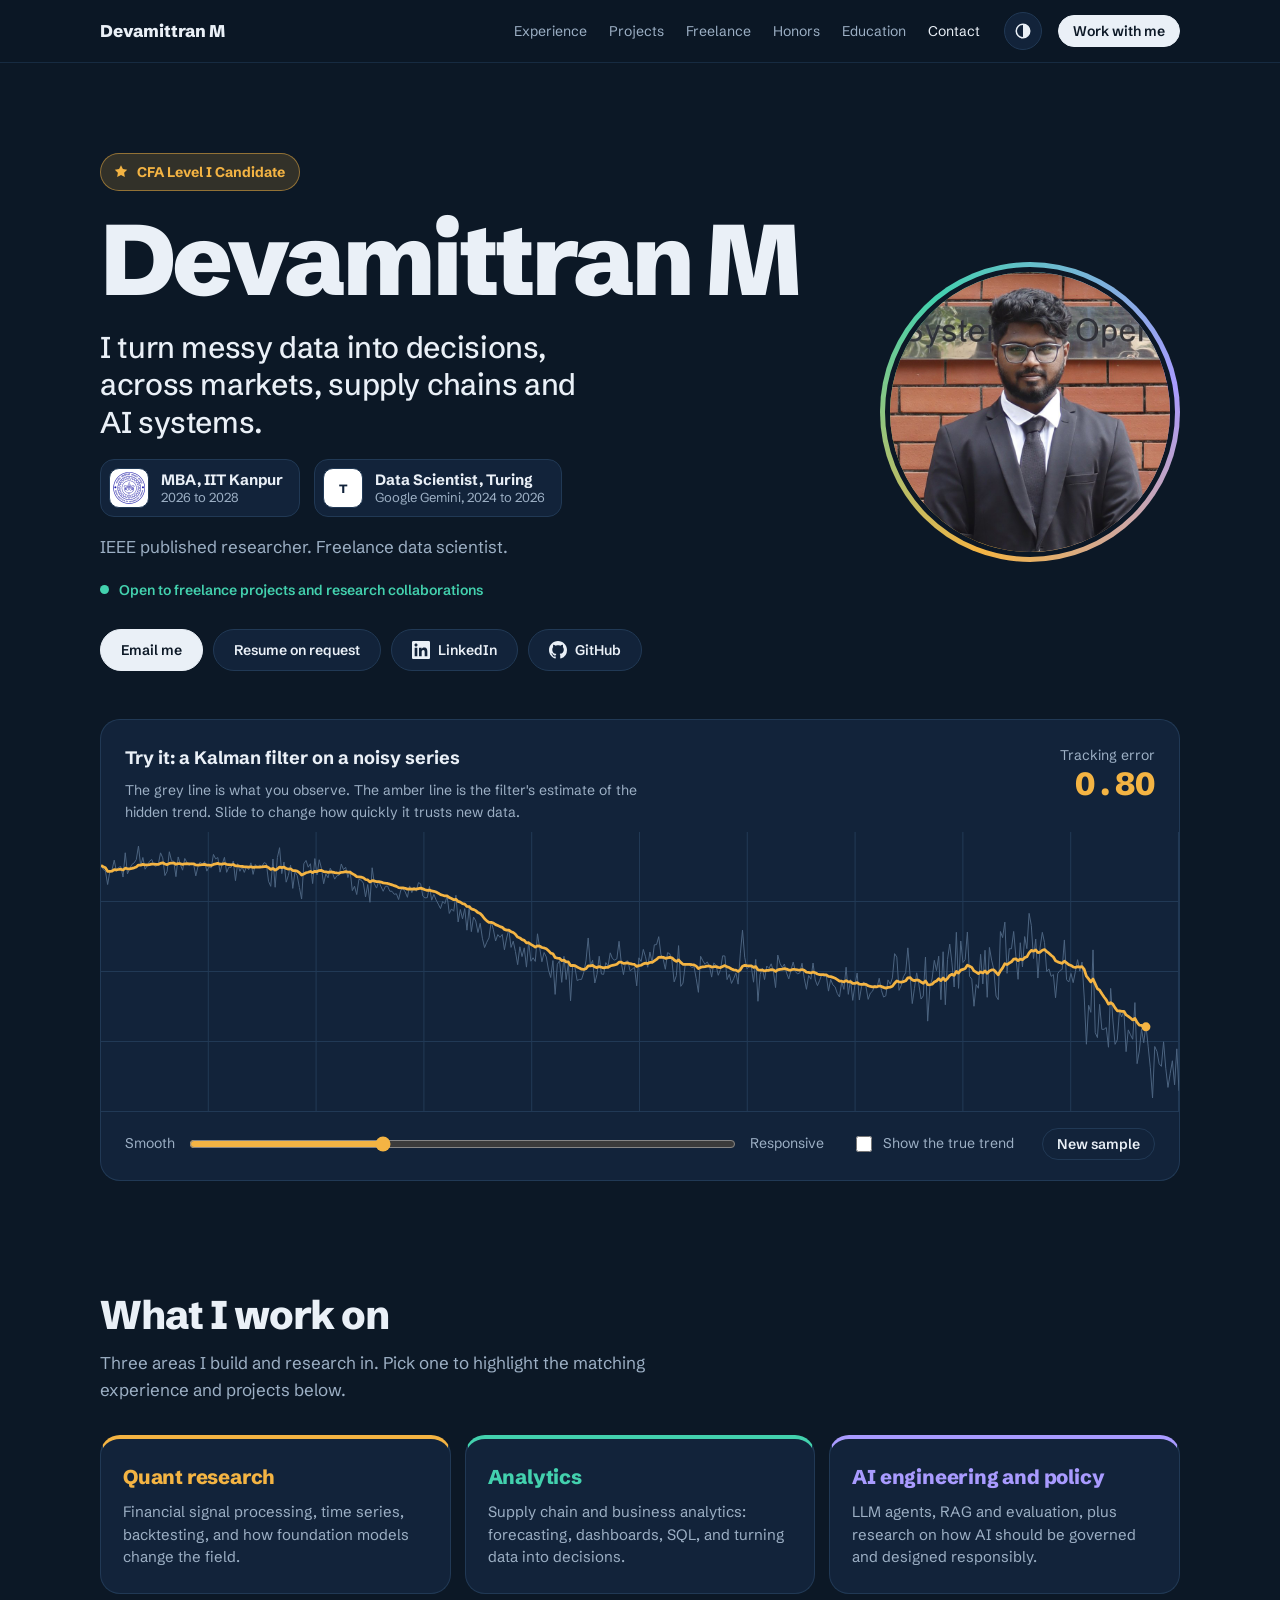
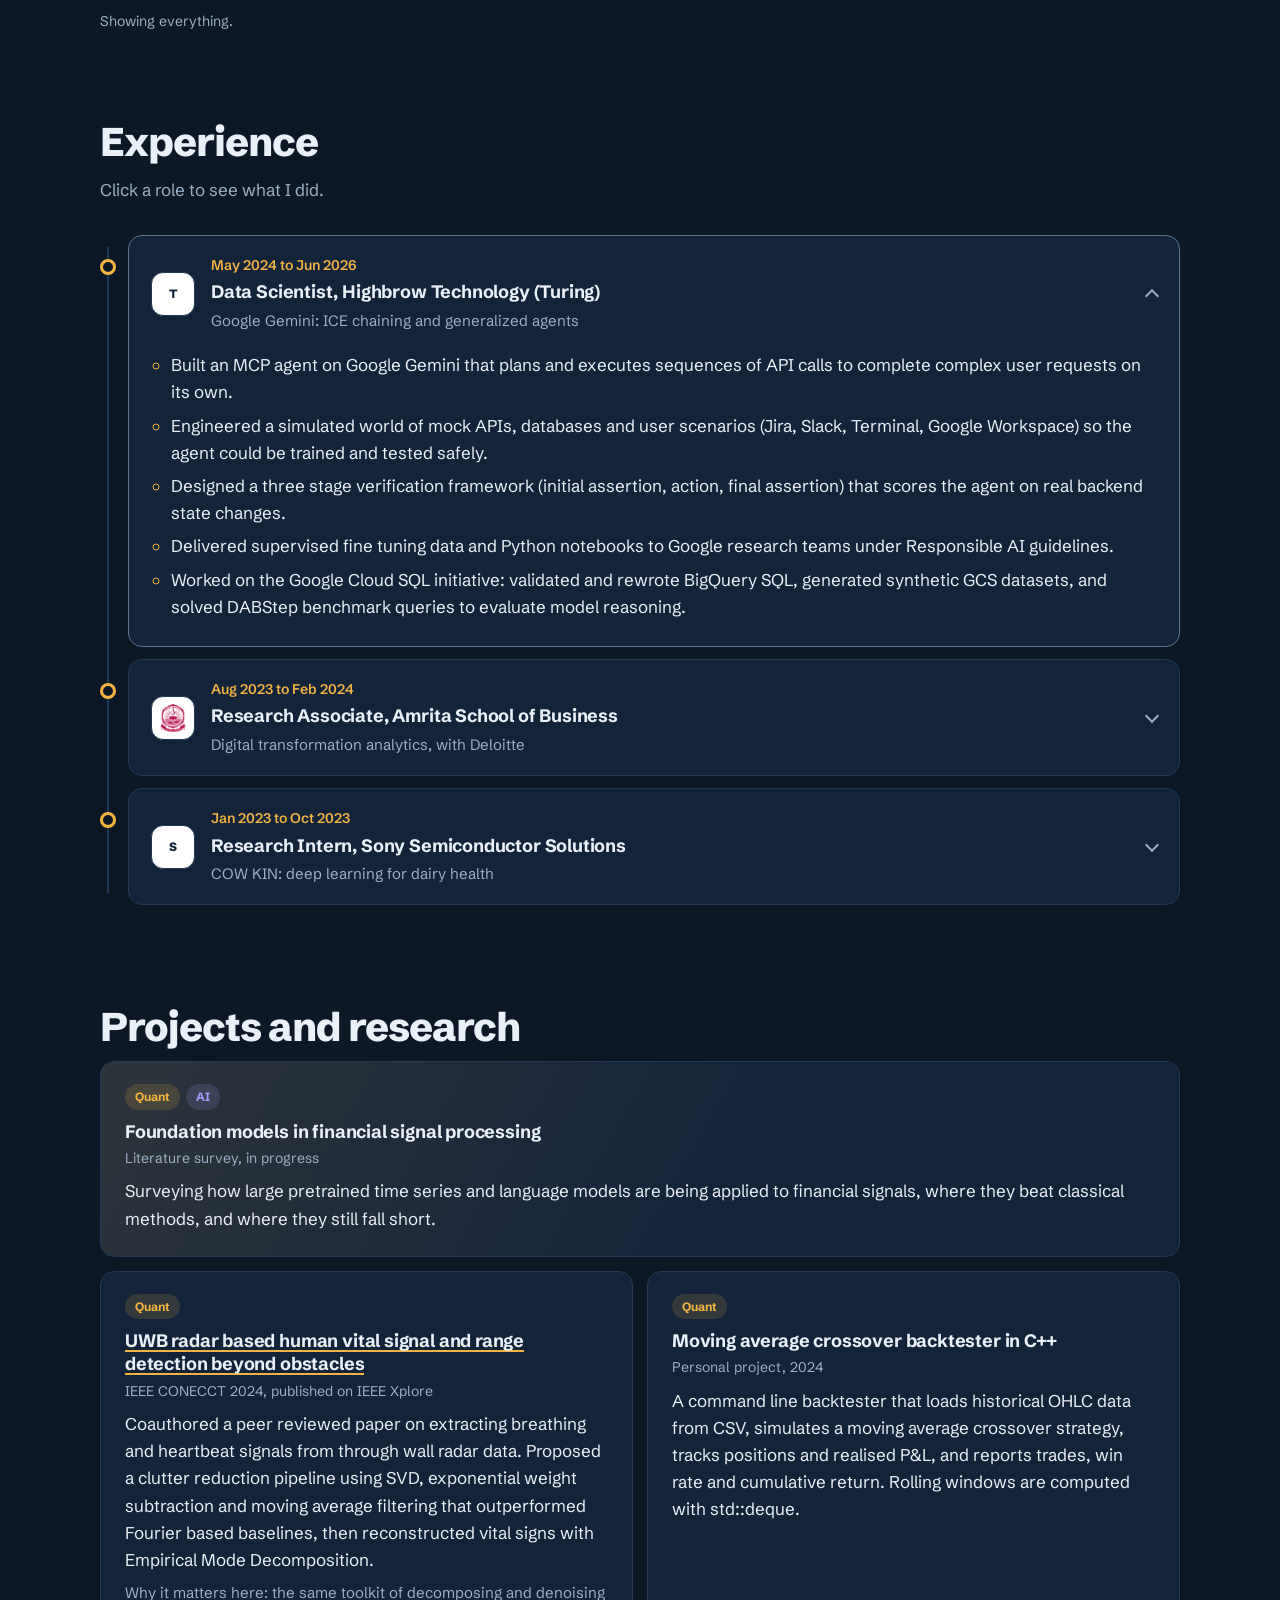
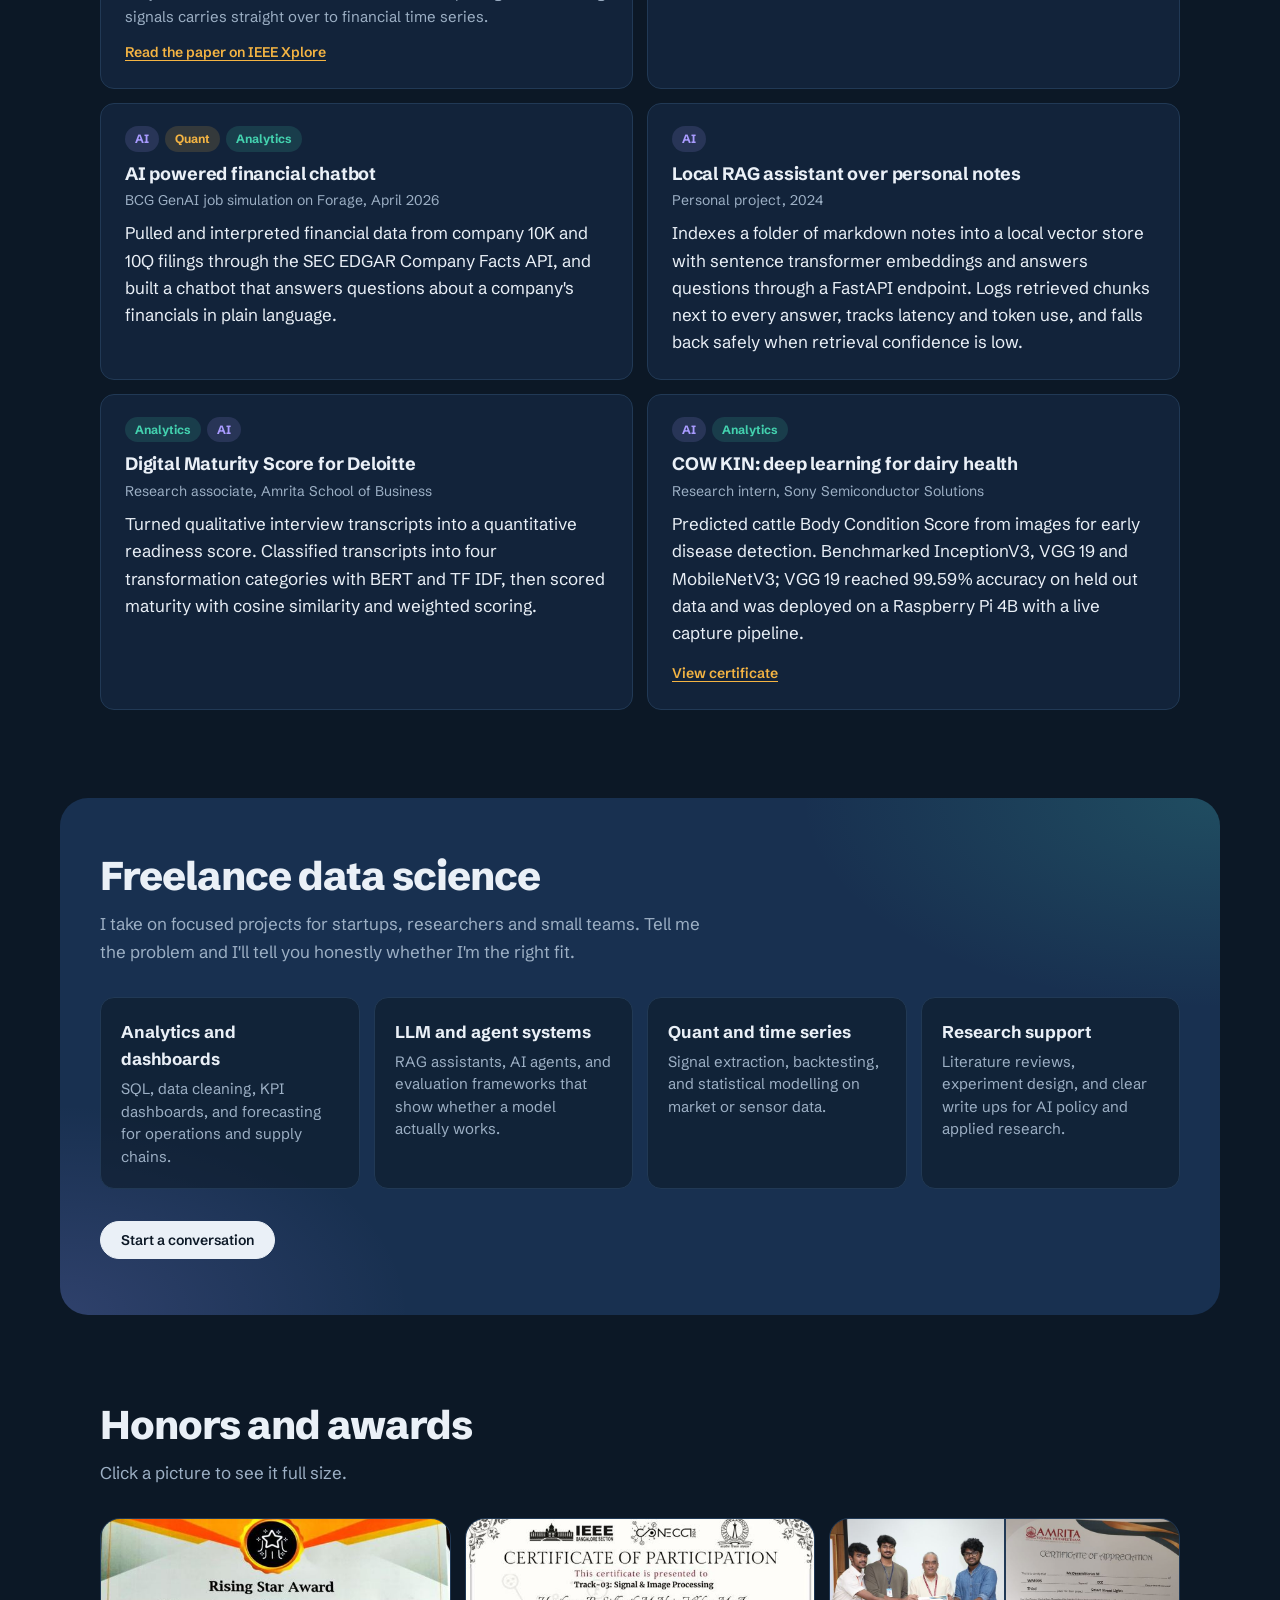
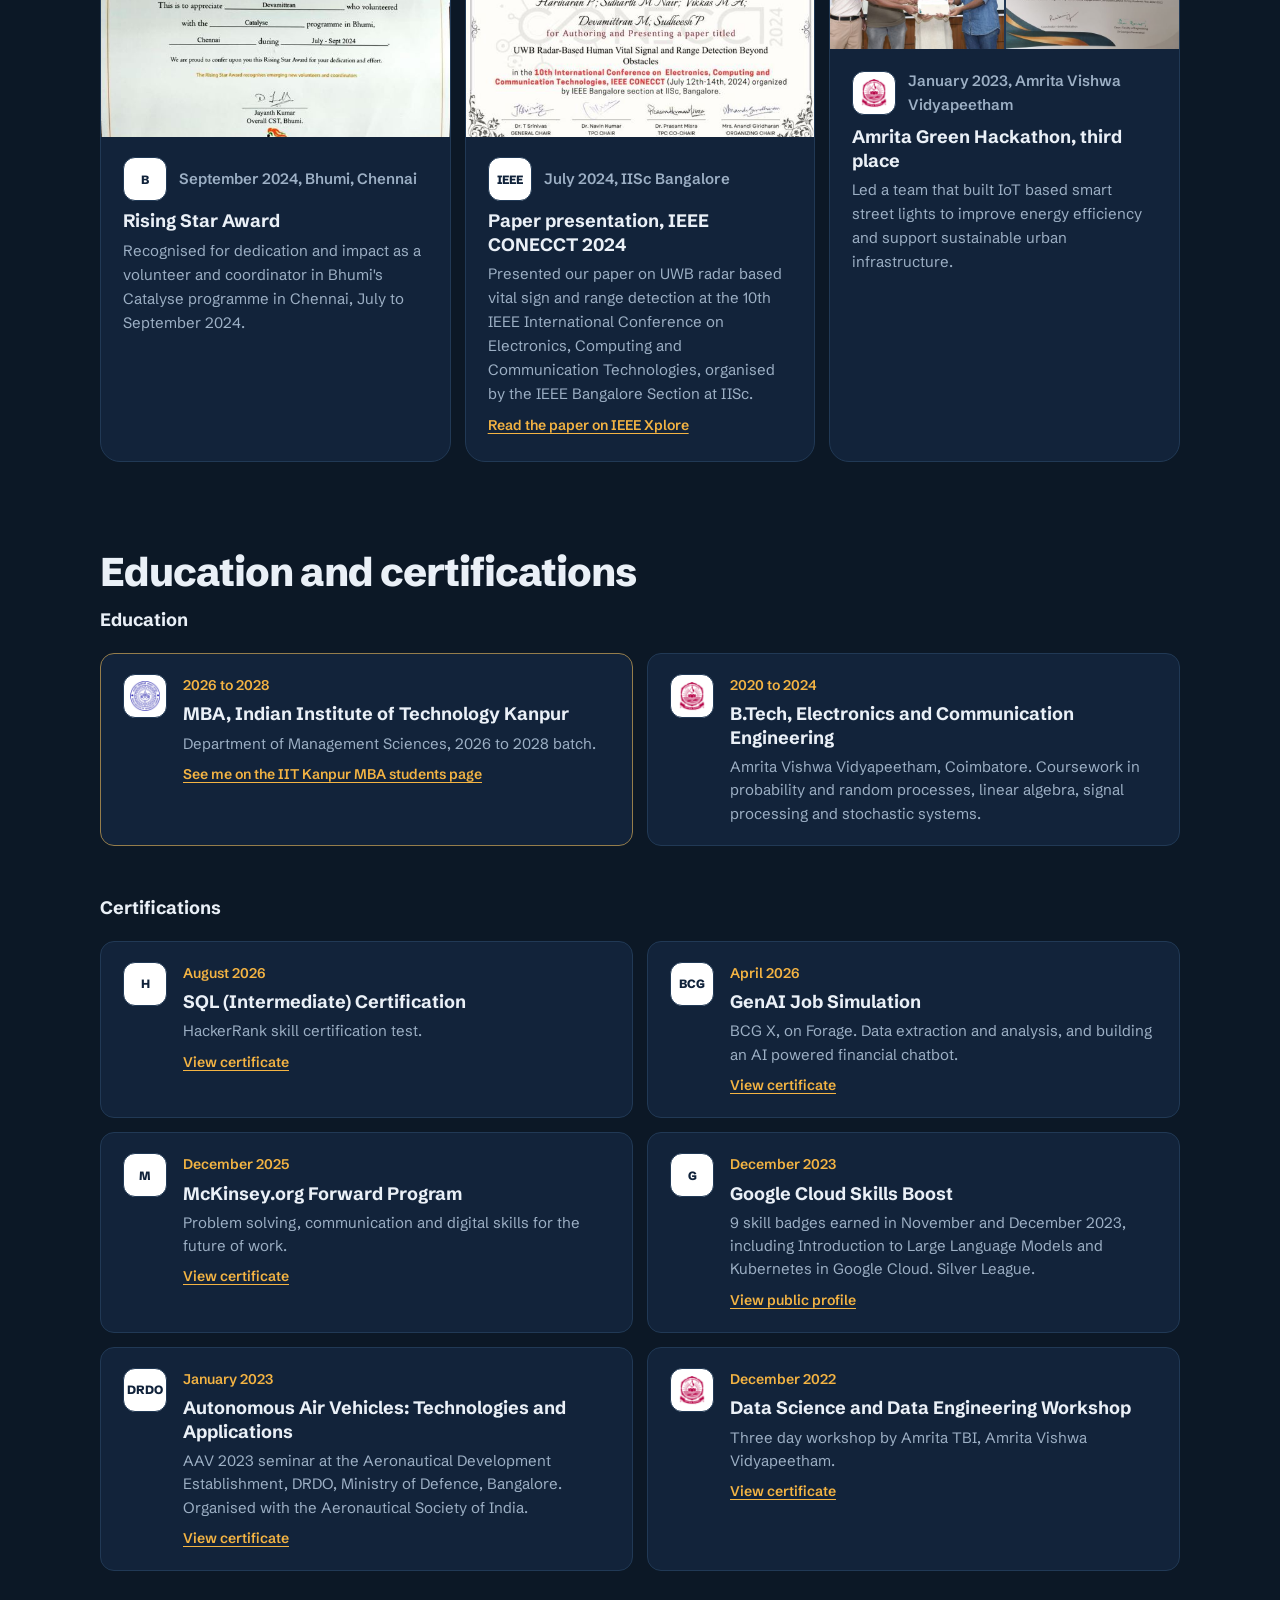
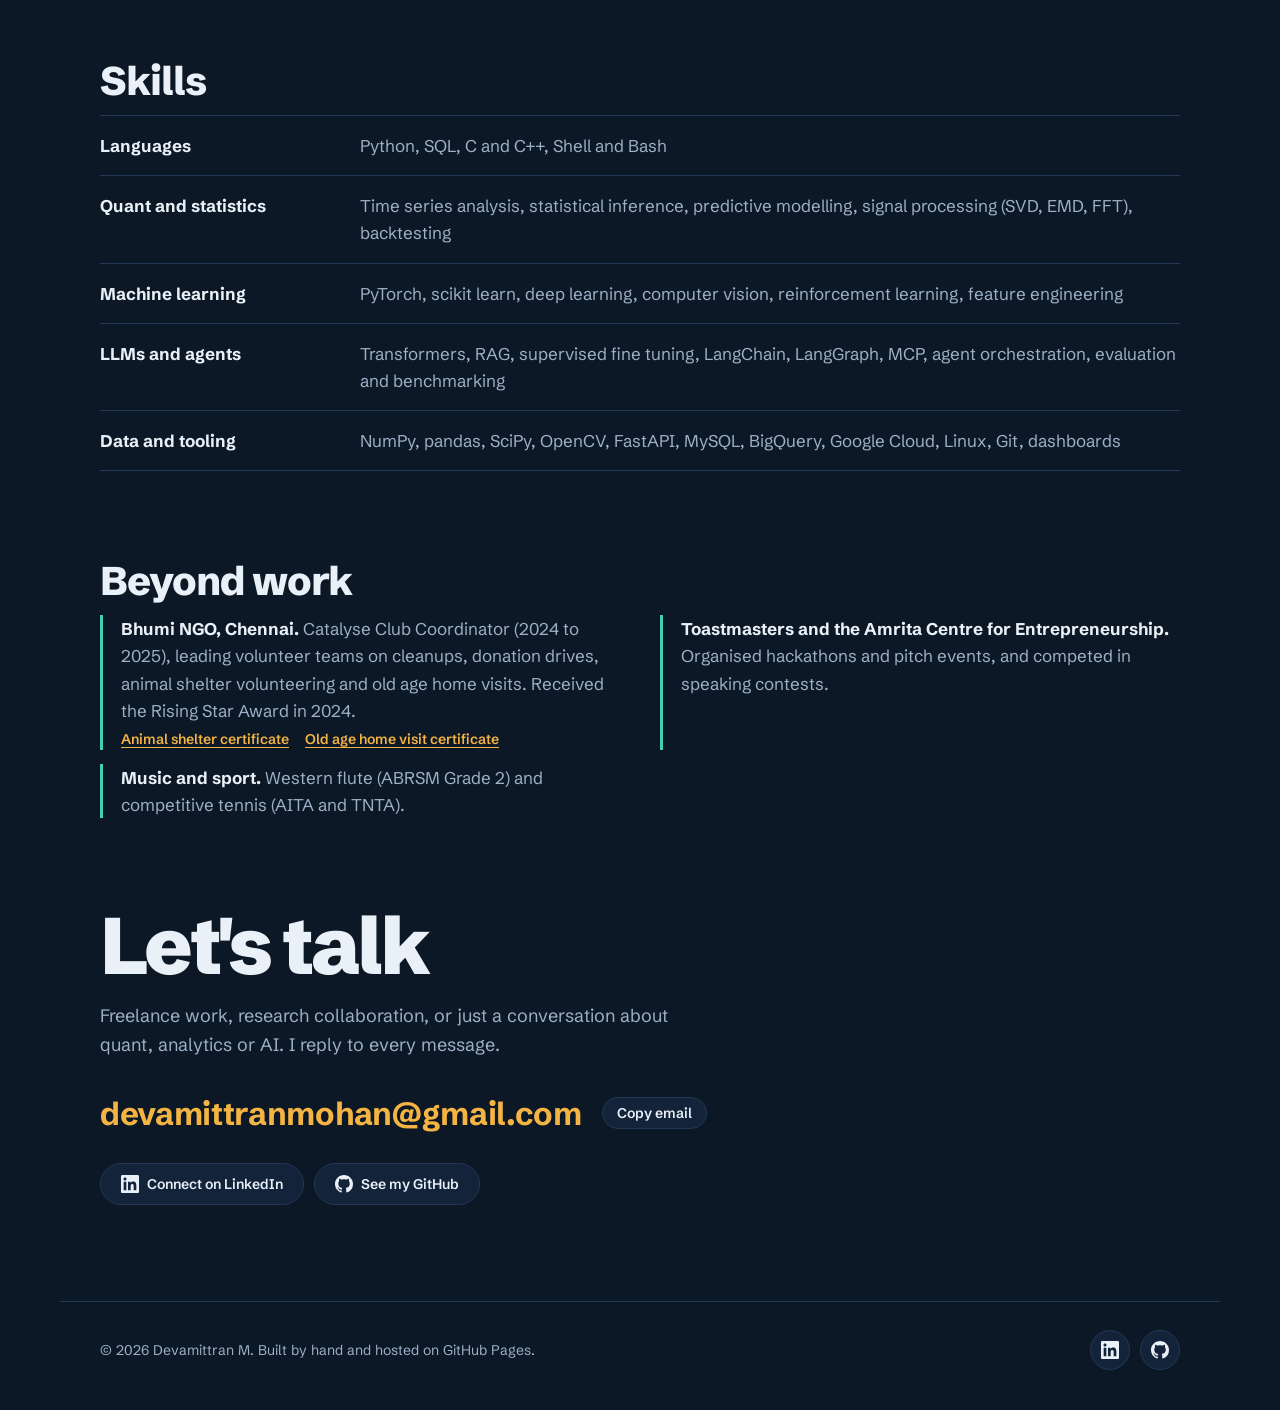
==== index.html @ 4ea4b35d "Add IIT Kanpur and Turing logos to hero, sharper IITK logo, DoMS link, remove CFA from education" ====
<!DOCTYPE html>
<html lang="en" data-theme="dark">
<head>
  <meta charset="UTF-8">
  <meta name="viewport" content="width=device-width, initial-scale=1.0">
  <title>Devamittran M | Data Scientist, MBA at IIT Kanpur, Freelance Quant and AI</title>
  <meta name="description" content="Devamittran M is a data scientist and MBA student at IIT Kanpur working on quant research, financial signal processing, supply chain analytics, and AI engineering and policy. CFA Level I candidate, former Google Gemini data scientist at Turing, open to freelance projects.">
  <meta name="author" content="Devamittran M">
  <meta name="robots" content="index, follow">
  <link rel="canonical" href="https://devamittran-m.github.io/">
  <meta property="og:type" content="profile">
  <meta property="og:site_name" content="Devamittran M">
  <meta property="og:title" content="Devamittran M | Data Scientist, Quant and AI">
  <meta property="og:description" content="Data scientist and MBA student at IIT Kanpur working across quant research, analytics, and AI. Open to freelance projects.">
  <meta property="og:image" content="https://devamittran-m.github.io/artifacts/profile.jpg">
  <meta property="og:url" content="https://devamittran-m.github.io/">
  <meta name="twitter:card" content="summary">
  <meta name="twitter:title" content="Devamittran M | Data Scientist, Quant and AI">
  <meta name="twitter:description" content="Data scientist and MBA student at IIT Kanpur working across quant research, analytics, and AI.">
  <meta name="twitter:image" content="https://devamittran-m.github.io/artifacts/profile.jpg">
  <!-- Google Search Console verification: paste the meta tag Google gives you on the next line -->
  <meta name="google-site-verification" content="YsEYUxIXX3Jq9IVcy4Ba3WEk_zcXtPthrTwHPGF0wFg" />

  <script type="application/ld+json">
  {
    "@context": "https://schema.org",
    "@type": "Person",
    "name": "Devamittran M",
    "alternateName": "Devamittran",
    "url": "https://devamittran-m.github.io/",
    "image": "https://devamittran-m.github.io/artifacts/profile.jpg",
    "email": "mailto:devamittranmohan@gmail.com",
    "jobTitle": "Data Scientist",
    "description": "Data scientist and MBA student at IIT Kanpur working on quant research, financial signal processing, analytics and AI. CFA Level I candidate and freelance data scientist.",
    "alumniOf": [
      { "@type": "CollegeOrUniversity", "name": "Amrita Vishwa Vidyapeetham" },
      { "@type": "CollegeOrUniversity", "name": "Indian Institute of Technology Kanpur" }
    ],
    "affiliation": { "@type": "CollegeOrUniversity", "name": "Indian Institute of Technology Kanpur" },
    "knowsAbout": ["Data Science", "Quantitative Research", "Financial Signal Processing", "Time Series Analysis", "Supply Chain Analytics", "Machine Learning", "Large Language Models", "AI Agents", "AI Policy"],
    "sameAs": ["https://www.linkedin.com/in/devamittran-m/", "https://github.com/devamittran-m", "https://ieeexplore.ieee.org/document/10677311", "https://www.skills.google/public_profiles/ddca95de-2524-4da5-a9b2-647278f042d7"]
  }
  </script>
  <link rel="icon" href="artifacts/profile.jpg">
  <link rel="preconnect" href="https://fonts.googleapis.com">
  <link rel="preconnect" href="https://fonts.gstatic.com" crossorigin>
  <link href="https://fonts.googleapis.com/css2?family=Schibsted+Grotesk:ital,wght@0,400..900;1,400..900&display=swap" rel="stylesheet">
  <link rel="stylesheet" href="style.css">
  <script>
    try { var t = localStorage.getItem('theme'); if (t) document.documentElement.setAttribute('data-theme', t); } catch (e) {}
  </script>
</head>
<body>
  <a class="skip" href="#main">Skip to content</a>

  <header class="topbar">
    <div class="topbar-inner">
      <a class="wordmark" href="#top">Devamittran M</a>
      <nav aria-label="Sections">
        <a href="#experience">Experience</a>
        <a href="#projects-section">Projects</a>
        <a href="#freelance">Freelance</a>
        <a href="#honors">Honors</a>
        <a href="#education">Education</a>
        <a href="#contact">Contact</a>
      </nav>
      <button class="icon-btn" id="theme-toggle" type="button" aria-label="Switch between dark and light theme">
        <svg viewBox="0 0 24 24" width="18" height="18" aria-hidden="true"><circle cx="12" cy="12" r="9" fill="none" stroke="currentColor" stroke-width="2"/><path d="M12 3a9 9 0 0 1 0 18z" fill="currentColor"/></svg>
      </button>
      <a class="btn btn-solid btn-sm" href="#contact">Work with me</a>
    </div>
  </header>

  <main id="main">

    <!-- ================= HERO ================= -->
    <section class="hero wrap" id="top">
      <div class="hero-text">
        <p class="cfa-badge">
          <svg viewBox="0 0 20 20" width="16" height="16" aria-hidden="true"><path d="M10 1.5l2.4 4.9 5.4.8-3.9 3.8.9 5.4L10 13.9l-4.8 2.5.9-5.4L2.2 7.2l5.4-.8z" fill="currentColor"/></svg>
          CFA Level I Candidate
        </p>
        <h1>Devamittran M</h1>
        <p class="lede">I turn messy data into decisions, across markets, supply chains and AI systems.</p>
        <ul class="affiliations" aria-label="Current education and recent experience">
          <li><a href="https://iitk.ac.in/doms/mba-program-students" target="_blank" rel="noopener"><span class="org-logo" aria-hidden="true"><img src="artifacts/logos/iitk.png" alt="" width="40" height="40" onerror="this.parentElement.classList.add('no-logo')"><span class="org-initials">IIT</span></span><span><strong>MBA, IIT Kanpur</strong><span>2026 to 2028</span></span></a></li>
          <li><a href="#experience"><span class="org-logo" aria-hidden="true"><img src="artifacts/logos/turing.png" alt="" width="40" height="40" onerror="if(!this.dataset.f){this.dataset.f=1;this.src='https://www.google.com/s2/favicons?domain=turing.com&amp;sz=128'}else{this.parentElement.classList.add('no-logo')}"><span class="org-initials">T</span></span><span><strong>Data Scientist, Turing</strong><span>Google Gemini, 2024 to 2026</span></span></a></li>
        </ul>
        <p class="hero-facts">IEEE published researcher. Freelance data scientist.</p>
        <p class="availability"><span class="pulse" aria-hidden="true"></span>Open to freelance projects and research collaborations</p>
        <div class="hero-actions">
          <a class="btn btn-solid" href="mailto:devamittranmohan@gmail.com?subject=Hello%20Devamittran">Email me</a>
          <a class="btn" id="resume-link" href="resume.pdf" download>Download resume</a>
          <a class="btn social s-linkedin" href="https://www.linkedin.com/in/devamittran-m/" target="_blank" rel="noopener"><svg viewBox="0 0 24 24" width="18" height="18" aria-hidden="true"><path fill="currentColor" d="M20.447 20.452h-3.554v-5.569c0-1.328-.027-3.037-1.852-3.037-1.853 0-2.136 1.445-2.136 2.939v5.667H9.351V9h3.414v1.561h.046c.477-.9 1.637-1.85 3.37-1.85 3.601 0 4.267 2.37 4.267 5.455v6.286zM5.337 7.433c-1.144 0-2.063-.926-2.063-2.065 0-1.138.92-2.063 2.063-2.063 1.14 0 2.064.925 2.064 2.063 0 1.139-.925 2.065-2.064 2.065zm1.782 13.019H3.555V9h3.564v11.452zM22.225 0H1.771C.792 0 0 .774 0 1.729v20.542C0 23.227.792 24 1.771 24h20.451C23.2 24 24 23.227 24 22.271V1.729C24 .774 23.2 0 22.222 0h.003z"/></svg>LinkedIn</a>
          <a class="btn social s-github" href="https://github.com/devamittran-m" target="_blank" rel="noopener"><svg viewBox="0 0 16 16" width="18" height="18" aria-hidden="true"><path fill="currentColor" d="M8 0C3.58 0 0 3.58 0 8c0 3.54 2.29 6.53 5.47 7.59.4.07.55-.17.55-.38 0-.19-.01-.82-.01-1.49-2.01.37-2.53-.49-2.69-.94-.09-.23-.48-.94-.82-1.13-.28-.15-.68-.52-.01-.53.63-.01 1.08.58 1.23.82.72 1.21 1.87.87 2.33.66.07-.52.28-.87.51-1.07-1.78-.2-3.64-.89-3.64-3.95 0-.87.31-1.59.82-2.15-.08-.2-.36-1.02.08-2.12 0 0 .67-.21 2.2.82.64-.18 1.32-.27 2-.27.68 0 1.36.09 2 .27 1.53-1.04 2.2-.82 2.2-.82.44 1.1.16 1.92.08 2.12.51.56.82 1.27.82 2.15 0 3.07-1.87 3.75-3.65 3.95.29.25.54.73.54 1.48 0 1.07-.01 1.93-.01 2.2 0 .21.15.46.55.38A8.013 8.013 0 0016 8c0-4.42-3.58-8-8-8z"/></svg>GitHub</a>
        </div>
      </div>

      <!-- PROFILE PICTURE: replace artifacts/profile.jpg in the repo, or change this src -->
      <figure class="portrait">
        <img src="artifacts/profile.jpg" alt="Portrait of Devamittran M" width="320" height="320"
             onerror="this.parentElement.classList.add('no-photo')">
        <span class="initials" aria-hidden="true">DM</span>
      </figure>
    </section>

    <!-- ================= KALMAN PLAYGROUND ================= -->
    <section class="wrap playground" aria-labelledby="pg-title">
      <div class="pg-head">
        <div>
          <h2 id="pg-title" class="pg-title">Try it: a Kalman filter on a noisy series</h2>
          <p class="pg-sub">The grey line is what you observe. The amber line is the filter's estimate of the hidden trend. Slide to change how quickly it trusts new data.</p>
        </div>
        <div class="pg-readout" aria-live="polite">
          <span class="readout-label">Tracking error</span>
          <span class="readout-value" id="err-value">0.00</span>
        </div>
      </div>
      <canvas id="signal-canvas" aria-hidden="true"></canvas>
      <div class="pg-controls">
        <label class="slider">
          <span>Smooth</span>
          <input type="range" id="gain" min="0" max="100" value="35" aria-label="Filter responsiveness">
          <span>Responsive</span>
        </label>
        <label class="toggle-line"><input type="checkbox" id="show-truth"> Show the true trend</label>
        <button type="button" class="btn btn-sm" id="resample">New sample</button>
      </div>
    </section>

    <!-- ================= TRACKS + WORK ================= -->
    <section class="wrap section" id="work" aria-labelledby="work-title">
      <h2 id="work-title" class="section-title">What I work on</h2>
      <p class="section-intro">Three areas I build and research in. Pick one to highlight the matching experience and projects below.</p>

      <div class="tracks" role="group" aria-label="Filter by area">
        <button class="track" data-track="quant" aria-pressed="false">
          <span class="track-name">Quant research</span>
          <span class="track-desc">Financial signal processing, time series, backtesting, and how foundation models change the field.</span>
        </button>
        <button class="track" data-track="analytics" aria-pressed="false">
          <span class="track-name">Analytics</span>
          <span class="track-desc">Supply chain and business analytics: forecasting, dashboards, SQL, and turning data into decisions.</span>
        </button>
        <button class="track" data-track="ai" aria-pressed="false">
          <span class="track-name">AI engineering and policy</span>
          <span class="track-desc">LLM agents, RAG and evaluation, plus research on how AI should be governed and designed responsibly.</span>
        </button>
      </div>
      <p class="filter-status" id="filter-status" aria-live="polite">Showing everything. <button type="button" class="link-btn" id="clear-filter" hidden>Show all</button></p>

    </section>

    <!-- ================= EXPERIENCE ================= -->
    <section class="wrap section" id="experience" aria-labelledby="exp-title">
      <h2 id="exp-title" class="section-title">Experience</h2>
      <p class="section-intro">Click a role to see what I did.</p>

      <ol class="timeline">
        <li class="role" data-tracks="ai analytics">
          <details open>
            <summary>
              <span class="org-logo" aria-hidden="true"><img src="artifacts/logos/turing.png" alt="" width="40" height="40" onerror="if(!this.dataset.f){this.dataset.f=1;this.src='https://www.google.com/s2/favicons?domain=turing.com&amp;sz=128'}else{this.parentElement.classList.add('no-logo')}"><span class="org-initials">T</span></span>
              <span class="role-text">
              <span class="role-dates">May 2024 to Jun 2026</span>
              <span class="role-title">Data Scientist, Highbrow Technology (Turing)</span>
              <span class="role-sub">Google Gemini: ICE chaining and generalized agents</span>
            </span>
            </summary>
            <ul>
              <li>Built an MCP agent on Google Gemini that plans and executes sequences of API calls to complete complex user requests on its own.</li>
              <li>Engineered a simulated world of mock APIs, databases and user scenarios (Jira, Slack, Terminal, Google Workspace) so the agent could be trained and tested safely.</li>
              <li>Designed a three stage verification framework (initial assertion, action, final assertion) that scores the agent on real backend state changes.</li>
              <li>Delivered supervised fine tuning data and Python notebooks to Google research teams under Responsible AI guidelines.</li>
              <li>Worked on the Google Cloud SQL initiative: validated and rewrote BigQuery SQL, generated synthetic GCS datasets, and solved DABStep benchmark queries to evaluate model reasoning.</li>
            </ul>
          </details>
        </li>
        <li class="role" data-tracks="analytics ai">
          <details>
            <summary>
              <span class="org-logo" aria-hidden="true"><img src="artifacts/logos/amrita.png" alt="" width="40" height="40" loading="lazy" onerror="if(!this.dataset.f){this.dataset.f=1;this.src='https://www.google.com/s2/favicons?domain=amrita.edu&amp;sz=128'}else{this.parentElement.classList.add('no-logo')}"><span class="org-initials">A</span></span>
              <span class="role-text">
              <span class="role-dates">Aug 2023 to Feb 2024</span>
              <span class="role-title">Research Associate, Amrita School of Business</span>
              <span class="role-sub">Digital transformation analytics, with Deloitte</span>
            </span>
            </summary>
            <ul>
              <li>Worked under Dr. Radhakrishnan Balakrishnan on a Deloitte proof of concept to measure digital transformation maturity across organisations.</li>
              <li>Built NLP pipelines with BERT and TF IDF to classify interview transcripts into value, stakeholder, technology and organisation driven categories.</li>
              <li>Designed the Digital Maturity Score and documented the trade offs of each method in the final deliverables.</li>
            </ul>
          </details>
        </li>
        <li class="role" data-tracks="ai">
          <details>
            <summary>
              <span class="org-logo" aria-hidden="true"><img src="https://www.google.com/s2/favicons?domain=sony-semicon.com&amp;sz=128" alt="" width="40" height="40" loading="lazy" onerror="this.parentElement.classList.add('no-logo')"><span class="org-initials">S</span></span>
              <span class="role-text">
              <span class="role-dates">Jan 2023 to Oct 2023</span>
              <span class="role-title">Research Intern, Sony Semiconductor Solutions</span>
              <span class="role-sub">COW KIN: deep learning for dairy health</span>
            </span>
            </summary>
            <ul>
              <li>Trained PyTorch models to estimate Body Condition Score from images for early detection of disease and metabolic disorders.</li>
              <li>Benchmarked three architectures with transfer learning; VGG 19 reached 99.59% accuracy.</li>
              <li>Deployed the model on a Raspberry Pi 4B with an OpenCV capture pipeline and a live GUI, validated in field trials.</li>
            </ul>
            <div class="role-extra"><button type="button" class="cert-link" data-full="artifacts/web/sony-certificate.jpg" data-caption="Sony Semiconductor Solutions, certificate of appreciation for the COW KIN research internship">View certificate</button></div>
          </details>
        </li>
      </ol>
    </section>

    <!-- ================= PROJECTS ================= -->
    <section class="wrap section" id="projects-section" aria-labelledby="proj-title">
      <h2 id="proj-title" class="section-title">Projects and research</h2>
      <div class="projects" id="projects">
        <article class="project" data-tracks="quant ai">
          <div class="project-tags"><span class="tag t-quant">Quant</span><span class="tag t-ai">AI</span></div>
          <h4>Foundation models in financial signal processing</h4>
          <p class="project-meta">Literature survey, in progress</p>
          <p>Surveying how large pretrained time series and language models are being applied to financial signals, where they beat classical methods, and where they still fall short.</p>
        </article>

        <article class="project" data-tracks="quant">
          <div class="project-tags"><span class="tag t-quant">Quant</span></div>
          <h4><a class="paper-link" href="https://ieeexplore.ieee.org/document/10677311" target="_blank" rel="noopener">UWB radar based human vital signal and range detection beyond obstacles</a></h4>
          <p class="project-meta">IEEE CONECCT 2024, published on IEEE Xplore</p>
          <p>Coauthored a peer reviewed paper on extracting breathing and heartbeat signals from through wall radar data. Proposed a clutter reduction pipeline using SVD, exponential weight subtraction and moving average filtering that outperformed Fourier based baselines, then reconstructed vital signs with Empirical Mode Decomposition.</p>
          <p class="project-why">Why it matters here: the same toolkit of decomposing and denoising signals carries straight over to financial time series.</p>
          <p><a class="read-link" href="https://ieeexplore.ieee.org/document/10677311" target="_blank" rel="noopener">Read the paper on IEEE Xplore</a></p>
        </article>

        <article class="project" data-tracks="quant">
          <div class="project-tags"><span class="tag t-quant">Quant</span></div>
          <h4>Moving average crossover backtester in C++</h4>
          <p class="project-meta">Personal project, 2024</p>
          <p>A command line backtester that loads historical OHLC data from CSV, simulates a moving average crossover strategy, tracks positions and realised P&amp;L, and reports trades, win rate and cumulative return. Rolling windows are computed with std::deque.</p>
        </article>

        <article class="project" data-tracks="ai quant analytics">
          <div class="project-tags"><span class="tag t-ai">AI</span><span class="tag t-quant">Quant</span><span class="tag t-analytics">Analytics</span></div>
          <h4>AI powered financial chatbot</h4>
          <p class="project-meta">BCG GenAI job simulation on Forage, April 2026</p>
          <p>Pulled and interpreted financial data from company 10K and 10Q filings through the SEC EDGAR Company Facts API, and built a chatbot that answers questions about a company's financials in plain language.</p>
        </article>

        <article class="project" data-tracks="ai">
          <div class="project-tags"><span class="tag t-ai">AI</span></div>
          <h4>Local RAG assistant over personal notes</h4>
          <p class="project-meta">Personal project, 2024</p>
          <p>Indexes a folder of markdown notes into a local vector store with sentence transformer embeddings and answers questions through a FastAPI endpoint. Logs retrieved chunks next to every answer, tracks latency and token use, and falls back safely when retrieval confidence is low.</p>
        </article>

        <article class="project" data-tracks="analytics ai">
          <div class="project-tags"><span class="tag t-analytics">Analytics</span><span class="tag t-ai">AI</span></div>
          <h4>Digital Maturity Score for Deloitte</h4>
          <p class="project-meta">Research associate, Amrita School of Business</p>
          <p>Turned qualitative interview transcripts into a quantitative readiness score. Classified transcripts into four transformation categories with BERT and TF IDF, then scored maturity with cosine similarity and weighted scoring.</p>
        </article>

        <article class="project" data-tracks="ai analytics">
          <div class="project-tags"><span class="tag t-ai">AI</span><span class="tag t-analytics">Analytics</span></div>
          <h4>COW KIN: deep learning for dairy health</h4>
          <p class="project-meta">Research intern, Sony Semiconductor Solutions</p>
          <p>Predicted cattle Body Condition Score from images for early disease detection. Benchmarked InceptionV3, VGG 19 and MobileNetV3; VGG 19 reached 99.59% accuracy on held out data and was deployed on a Raspberry Pi 4B with a live capture pipeline.</p>
          <button type="button" class="cert-link" data-full="artifacts/web/sony-certificate.jpg" data-caption="Sony Semiconductor Solutions, certificate of appreciation for the COW KIN research internship">View certificate</button>
        </article>
      </div>
    </section>

    <!-- ================= FREELANCE ================= -->
    <section class="wrap section freelance" id="freelance" aria-labelledby="fl-title">
      <div class="freelance-head">
        <h2 id="fl-title" class="section-title">Freelance data science</h2>
        <p class="section-intro">I take on focused projects for startups, researchers and small teams. Tell me the problem and I'll tell you honestly whether I'm the right fit.</p>
      </div>
      <ul class="services">
        <li><h4>Analytics and dashboards</h4><p>SQL, data cleaning, KPI dashboards, and forecasting for operations and supply chains.</p></li>
        <li><h4>LLM and agent systems</h4><p>RAG assistants, AI agents, and evaluation frameworks that show whether a model actually works.</p></li>
        <li><h4>Quant and time series</h4><p>Signal extraction, backtesting, and statistical modelling on market or sensor data.</p></li>
        <li><h4>Research support</h4><p>Literature reviews, experiment design, and clear write ups for AI policy and applied research.</p></li>
      </ul>
      <a class="btn btn-solid" href="mailto:devamittranmohan@gmail.com?subject=Freelance%20project">Start a conversation</a>
    </section>

    <!-- ================= HONORS ================= -->
    <section class="wrap section" id="honors" aria-labelledby="honors-title">
      <h2 id="honors-title" class="section-title">Honors and awards</h2>
      <p class="section-intro">Click a picture to see it full size.</p>
      <div class="honors">
        <article class="honor">
          <button type="button" class="honor-media" data-full="artifacts/web/rising-star-award.jpg" data-caption="Rising Star Award, Bhumi Catalyse programme, Chennai, July to September 2024">
            <img src="artifacts/web/rising-star-award-thumb.jpg" alt="Rising Star Award certificate from Bhumi" loading="lazy">
          </button>
          <div class="honor-body">
            <div class="honor-head"><span class="org-logo" aria-hidden="true"><img src="https://www.google.com/s2/favicons?domain=bhumi.ngo&amp;sz=128" alt="" width="40" height="40" loading="lazy" onerror="this.parentElement.classList.add('no-logo')"><span class="org-initials">B</span></span><p class="edu-when">September 2024, Bhumi, Chennai</p></div>
            <h4>Rising Star Award</h4>
            <p>Recognised for dedication and impact as a volunteer and coordinator in Bhumi's Catalyse programme in Chennai, July to September 2024.</p>
          </div>
        </article>
        <article class="honor">
          <button type="button" class="honor-media" data-full="artifacts/web/conecct-certificate.jpg" data-caption="IEEE CONECCT 2024 certificate for authoring and presenting the paper, IISc Bangalore">
            <img src="artifacts/web/conecct-certificate-thumb.jpg" alt="IEEE CONECCT 2024 certificate of participation" loading="lazy">
          </button>
          <div class="honor-body">
            <div class="honor-head"><span class="org-logo" aria-hidden="true"><img src="https://www.google.com/s2/favicons?domain=ieee.org&amp;sz=128" alt="" width="40" height="40" loading="lazy" onerror="this.parentElement.classList.add('no-logo')"><span class="org-initials">IEEE</span></span><p class="edu-when">July 2024, IISc Bangalore</p></div>
            <h4>Paper presentation, IEEE CONECCT 2024</h4>
            <p>Presented our paper on UWB radar based vital sign and range detection at the 10th IEEE International Conference on Electronics, Computing and Communication Technologies, organised by the IEEE Bangalore Section at IISc.</p>
            <a class="cert-link" href="https://ieeexplore.ieee.org/document/10677311" target="_blank" rel="noopener">Read the paper on IEEE Xplore</a>
          </div>
        </article>
        <article class="honor">
          <div class="honor-media-pair">
            <button type="button" class="honor-media" data-full="artifacts/web/hackathon-award.jpg" data-caption="Receiving the Amrita Green Hackathon award, January 2023">
              <img src="artifacts/web/hackathon-award-thumb.jpg" alt="Receiving the Amrita Green Hackathon award" loading="lazy">
            </button>
            <button type="button" class="honor-media" data-full="artifacts/web/hackathon-certificate.jpg" data-caption="Amrita Green Hackathon certificate of appreciation, third place, Smart Street Lights">
              <img src="artifacts/web/hackathon-certificate-thumb.jpg" alt="Amrita Green Hackathon certificate" loading="lazy">
            </button>
          </div>
          <div class="honor-body">
            <div class="honor-head"><span class="org-logo" aria-hidden="true"><img src="artifacts/logos/amrita.png" alt="" width="40" height="40" loading="lazy" onerror="if(!this.dataset.f){this.dataset.f=1;this.src='https://www.google.com/s2/favicons?domain=amrita.edu&amp;sz=128'}else{this.parentElement.classList.add('no-logo')}"><span class="org-initials">A</span></span><p class="edu-when">January 2023, Amrita Vishwa Vidyapeetham</p></div>
            <h4>Amrita Green Hackathon, third place</h4>
            <p>Led a team that built IoT based smart street lights to improve energy efficiency and support sustainable urban infrastructure.</p>
          </div>
        </article>
      </div>
    </section>

    <!-- ================= EDUCATION ================= -->
    <section class="wrap section" id="education" aria-labelledby="edu-title">
      <h2 id="edu-title" class="section-title">Education and certifications</h2>
      <h3 class="sub-title">Education</h3>
      <div class="edu-grid">
        <div class="edu-item edu-highlight">
          <span class="org-logo" aria-hidden="true"><img src="artifacts/logos/iitk.png" alt="" width="40" height="40" onerror="this.parentElement.classList.add('no-logo')"><span class="org-initials">IIT</span></span>
          <div><p class="edu-when">2026 to 2028</p>
          <h4>MBA, Indian Institute of Technology Kanpur</h4>
          <p>Department of Management Sciences, 2026 to 2028 batch.</p>
          <a class="cert-link" href="https://iitk.ac.in/doms/mba-program-students" target="_blank" rel="noopener">See me on the IIT Kanpur MBA students page</a></div>
        </div>
        <div class="edu-item">
          <span class="org-logo" aria-hidden="true"><img src="artifacts/logos/amrita.png" alt="" width="40" height="40" loading="lazy" onerror="if(!this.dataset.f){this.dataset.f=1;this.src='https://www.google.com/s2/favicons?domain=amrita.edu&amp;sz=128'}else{this.parentElement.classList.add('no-logo')}"><span class="org-initials">A</span></span>
          <div><p class="edu-when">2020 to 2024</p>
          <h4>B.Tech, Electronics and Communication Engineering</h4>
          <p>Amrita Vishwa Vidyapeetham, Coimbatore. Coursework in probability and random processes, linear algebra, signal processing and stochastic systems.</p></div>
        </div>
      </div>

      <h3 class="sub-title">Certifications</h3>
      <div class="cert-grid">
        <div class="edu-item">
          <span class="org-logo" aria-hidden="true"><img src="https://www.google.com/s2/favicons?domain=hackerrank.com&amp;sz=128" alt="" width="40" height="40" loading="lazy" onerror="this.parentElement.classList.add('no-logo')"><span class="org-initials">H</span></span>
          <div><p class="edu-when">August 2026</p>
          <h4>SQL (Intermediate) Certification</h4>
          <p>HackerRank skill certification test.</p>
          <button type="button" class="cert-link" data-full="artifacts/web/sql-certificate.jpg" data-caption="HackerRank SQL (Intermediate) certificate of accomplishment, August 2026">View certificate</button></div>
        </div>
        <div class="edu-item">
          <span class="org-logo" aria-hidden="true"><img src="https://www.google.com/s2/favicons?domain=bcg.com&amp;sz=128" alt="" width="40" height="40" loading="lazy" onerror="this.parentElement.classList.add('no-logo')"><span class="org-initials">BCG</span></span>
          <div><p class="edu-when">April 2026</p>
          <h4>GenAI Job Simulation</h4>
          <p>BCG X, on Forage. Data extraction and analysis, and building an AI powered financial chatbot.</p>
          <button type="button" class="cert-link" data-full="artifacts/web/bcg-certificate.jpg" data-caption="BCG X GenAI Job Simulation, certificate of completion, April 2026">View certificate</button></div>
        </div>
        <div class="edu-item">
          <span class="org-logo" aria-hidden="true"><img src="https://www.google.com/s2/favicons?domain=mckinsey.org&amp;sz=128" alt="" width="40" height="40" loading="lazy" onerror="this.parentElement.classList.add('no-logo')"><span class="org-initials">M</span></span>
          <div><p class="edu-when">December 2025</p>
          <h4>McKinsey.org Forward Program</h4>
          <p>Problem solving, communication and digital skills for the future of work.</p>
          <button type="button" class="cert-link" data-full="artifacts/web/mckinsey-forward.jpg" data-caption="McKinsey.org Forward Program, certificate of completion, December 2025">View certificate</button></div>
        </div>
        <div class="edu-item">
          <span class="org-logo" aria-hidden="true"><img src="https://www.google.com/s2/favicons?domain=cloud.google.com&amp;sz=128" alt="" width="40" height="40" loading="lazy" onerror="this.parentElement.classList.add('no-logo')"><span class="org-initials">G</span></span>
          <div><p class="edu-when">December 2023</p>
          <h4>Google Cloud Skills Boost</h4>
          <p>9 skill badges earned in November and December 2023, including Introduction to Large Language Models and Kubernetes in Google Cloud. Silver League.</p>
          <a class="cert-link" href="https://www.skills.google/public_profiles/ddca95de-2524-4da5-a9b2-647278f042d7" target="_blank" rel="noopener">View public profile</a></div>
        </div>
        <div class="edu-item">
          <span class="org-logo" aria-hidden="true"><img src="https://www.google.com/s2/favicons?domain=drdo.gov.in&amp;sz=128" alt="" width="40" height="40" loading="lazy" onerror="this.parentElement.classList.add('no-logo')"><span class="org-initials">DRDO</span></span>
          <div><p class="edu-when">January 2023</p>
          <h4>Autonomous Air Vehicles: Technologies and Applications</h4>
          <p>AAV 2023 seminar at the Aeronautical Development Establishment, DRDO, Ministry of Defence, Bangalore. Organised with the Aeronautical Society of India.</p>
          <button type="button" class="cert-link" data-full="artifacts/web/drdo-aav-certificate.jpg" data-caption="AAV 2023 seminar, ADE DRDO Bangalore, certificate of participation, January 2023">View certificate</button></div>
        </div>
        <div class="edu-item">
          <span class="org-logo" aria-hidden="true"><img src="artifacts/logos/amrita.png" alt="" width="40" height="40" loading="lazy" onerror="if(!this.dataset.f){this.dataset.f=1;this.src='https://www.google.com/s2/favicons?domain=amrita.edu&amp;sz=128'}else{this.parentElement.classList.add('no-logo')}"><span class="org-initials">A</span></span>
          <div><p class="edu-when">December 2022</p>
          <h4>Data Science and Data Engineering Workshop</h4>
          <p>Three day workshop by Amrita TBI, Amrita Vishwa Vidyapeetham.</p>
          <button type="button" class="cert-link" data-full="artifacts/web/amrita-tbi-certificate.jpg" data-caption="Amrita TBI Data Science and Data Engineering workshop, certificate of completion, December 2022">View certificate</button></div>
        </div>
      </div>
    </section>

    <!-- ================= SKILLS ================= -->
    <section class="wrap section" id="skills" aria-labelledby="skills-title">
      <h2 id="skills-title" class="section-title">Skills</h2>
      <dl class="skills">
        <div><dt>Languages</dt><dd>Python, SQL, C and C++, Shell and Bash</dd></div>
        <div><dt>Quant and statistics</dt><dd>Time series analysis, statistical inference, predictive modelling, signal processing (SVD, EMD, FFT), backtesting</dd></div>
        <div><dt>Machine learning</dt><dd>PyTorch, scikit learn, deep learning, computer vision, reinforcement learning, feature engineering</dd></div>
        <div><dt>LLMs and agents</dt><dd>Transformers, RAG, supervised fine tuning, LangChain, LangGraph, MCP, agent orchestration, evaluation and benchmarking</dd></div>
        <div><dt>Data and tooling</dt><dd>NumPy, pandas, SciPy, OpenCV, FastAPI, MySQL, BigQuery, Google Cloud, Linux, Git, dashboards</dd></div>
      </dl>
    </section>

    <!-- ================= BEYOND WORK ================= -->
    <section class="wrap section" id="beyond" aria-labelledby="beyond-title">
      <h2 id="beyond-title" class="section-title">Beyond work</h2>
      <ul class="beyond">
        <li><strong>Bhumi NGO, Chennai.</strong> Catalyse Club Coordinator (2024 to 2025), leading volunteer teams on cleanups, donation drives, animal shelter volunteering and old age home visits. Received the Rising Star Award in 2024.<span class="beyond-links"><button type="button" class="cert-link" data-full="artifacts/web/bhumi-animal-shelter.jpg" data-caption="Bhumi certificate of participation, animal shelter volunteering, July 2024">Animal shelter certificate</button><button type="button" class="cert-link" data-full="artifacts/web/bhumi-old-age-home.jpg" data-caption="Bhumi certificate of participation, old age home visit, July 2024">Old age home visit certificate</button></span></li>
        <li><strong>Toastmasters and the Amrita Centre for Entrepreneurship.</strong> Organised hackathons and pitch events, and competed in speaking contests.</li>
        <li><strong>Music and sport.</strong> Western flute (ABRSM Grade 2) and competitive tennis (AITA and TNTA).</li>
      </ul>
    </section>

    <!-- ================= CONTACT ================= -->
    <section class="wrap section contact" id="contact" aria-labelledby="contact-title">
      <h2 id="contact-title" class="contact-title">Let's talk</h2>
      <p class="contact-lede">Freelance work, research collaboration, or just a conversation about quant, analytics or AI. I reply to every message.</p>
      <div class="contact-row">
        <a class="email-big" href="mailto:devamittranmohan@gmail.com">devamittranmohan@gmail.com</a>
        <button type="button" class="btn btn-sm" id="copy-email" data-email="devamittranmohan@gmail.com">Copy email</button>
      </div>
      <div class="hero-actions">
        <a class="btn social s-linkedin" href="https://www.linkedin.com/in/devamittran-m/" target="_blank" rel="noopener"><svg viewBox="0 0 24 24" width="18" height="18" aria-hidden="true"><path fill="currentColor" d="M20.447 20.452h-3.554v-5.569c0-1.328-.027-3.037-1.852-3.037-1.853 0-2.136 1.445-2.136 2.939v5.667H9.351V9h3.414v1.561h.046c.477-.9 1.637-1.85 3.37-1.85 3.601 0 4.267 2.37 4.267 5.455v6.286zM5.337 7.433c-1.144 0-2.063-.926-2.063-2.065 0-1.138.92-2.063 2.063-2.063 1.14 0 2.064.925 2.064 2.063 0 1.139-.925 2.065-2.064 2.065zm1.782 13.019H3.555V9h3.564v11.452zM22.225 0H1.771C.792 0 0 .774 0 1.729v20.542C0 23.227.792 24 1.771 24h20.451C23.2 24 24 23.227 24 22.271V1.729C24 .774 23.2 0 22.222 0h.003z"/></svg>Connect on LinkedIn</a>
        <a class="btn social s-github" href="https://github.com/devamittran-m" target="_blank" rel="noopener"><svg viewBox="0 0 16 16" width="18" height="18" aria-hidden="true"><path fill="currentColor" d="M8 0C3.58 0 0 3.58 0 8c0 3.54 2.29 6.53 5.47 7.59.4.07.55-.17.55-.38 0-.19-.01-.82-.01-1.49-2.01.37-2.53-.49-2.69-.94-.09-.23-.48-.94-.82-1.13-.28-.15-.68-.52-.01-.53.63-.01 1.08.58 1.23.82.72 1.21 1.87.87 2.33.66.07-.52.28-.87.51-1.07-1.78-.2-3.64-.89-3.64-3.95 0-.87.31-1.59.82-2.15-.08-.2-.36-1.02.08-2.12 0 0 .67-.21 2.2.82.64-.18 1.32-.27 2-.27.68 0 1.36.09 2 .27 1.53-1.04 2.2-.82 2.2-.82.44 1.1.16 1.92.08 2.12.51.56.82 1.27.82 2.15 0 3.07-1.87 3.75-3.65 3.95.29.25.54.73.54 1.48 0 1.07-.01 1.93-.01 2.2 0 .21.15.46.55.38A8.013 8.013 0 0016 8c0-4.42-3.58-8-8-8z"/></svg>See my GitHub</a>
      </div>
    </section>
  </main>

  <dialog class="lightbox" id="lightbox" aria-label="Image viewer">
    <form method="dialog"><button class="lb-close" aria-label="Close">×</button></form>
    <img id="lb-img" alt="">
    <p id="lb-caption"></p>
  </dialog>

  <footer class="footer wrap">
    <p>© <span id="year">2026</span> Devamittran M. Built by hand and hosted on GitHub Pages.</p>
    <div class="footer-social">
      <a class="icon-social s-linkedin" href="https://www.linkedin.com/in/devamittran-m/" target="_blank" rel="noopener" aria-label="LinkedIn profile"><svg viewBox="0 0 24 24" width="18" height="18" aria-hidden="true"><path fill="currentColor" d="M20.447 20.452h-3.554v-5.569c0-1.328-.027-3.037-1.852-3.037-1.853 0-2.136 1.445-2.136 2.939v5.667H9.351V9h3.414v1.561h.046c.477-.9 1.637-1.85 3.37-1.85 3.601 0 4.267 2.37 4.267 5.455v6.286zM5.337 7.433c-1.144 0-2.063-.926-2.063-2.065 0-1.138.92-2.063 2.063-2.063 1.14 0 2.064.925 2.064 2.063 0 1.139-.925 2.065-2.064 2.065zm1.782 13.019H3.555V9h3.564v11.452zM22.225 0H1.771C.792 0 0 .774 0 1.729v20.542C0 23.227.792 24 1.771 24h20.451C23.2 24 24 23.227 24 22.271V1.729C24 .774 23.2 0 22.222 0h.003z"/></svg></a>
      <a class="icon-social s-github" href="https://github.com/devamittran-m" target="_blank" rel="noopener" aria-label="GitHub profile"><svg viewBox="0 0 16 16" width="18" height="18" aria-hidden="true"><path fill="currentColor" d="M8 0C3.58 0 0 3.58 0 8c0 3.54 2.29 6.53 5.47 7.59.4.07.55-.17.55-.38 0-.19-.01-.82-.01-1.49-2.01.37-2.53-.49-2.69-.94-.09-.23-.48-.94-.82-1.13-.28-.15-.68-.52-.01-.53.63-.01 1.08.58 1.23.82.72 1.21 1.87.87 2.33.66.07-.52.28-.87.51-1.07-1.78-.2-3.64-.89-3.64-3.95 0-.87.31-1.59.82-2.15-.08-.2-.36-1.02.08-2.12 0 0 .67-.21 2.2.82.64-.18 1.32-.27 2-.27.68 0 1.36.09 2 .27 1.53-1.04 2.2-.82 2.2-.82.44 1.1.16 1.92.08 2.12.51.56.82 1.27.82 2.15 0 3.07-1.87 3.75-3.65 3.95.29.25.54.73.54 1.48 0 1.07-.01 1.93-.01 2.2 0 .21.15.46.55.38A8.013 8.013 0 0016 8c0-4.42-3.58-8-8-8z"/></svg></a>
    </div>
  </footer>

  <script src="app.js"></script>
</body>
</html>
---- style.css ----
/* ============================================================
   Devamittran M | portfolio
   Deep navy by default, light "blueprint" theme as an option.
   Three track colours carry meaning: amber = quant,
   teal = analytics, violet = AI.
   ============================================================ */

:root,
:root[data-theme="dark"] {
  --bg: #0C1826;
  --bg-2: #12233A;
  --bg-3: #183050;
  --line: #213955;
  --ink: #EAF0F7;
  --ink-soft: #9DB0C5;
  --noise: #4C6480;
  --quant: #F4B443;
  --analytics: #43D1AE;
  --ai: #A99BFF;
  --solid-bg: #EAF0F7;
  --solid-ink: #0C1826;
  --glow: rgba(244, 180, 67, 0.16);
}
:root[data-theme="light"] {
  --bg: #E6EDF5;
  --bg-2: #F5F8FB;
  --bg-3: #DCE6F1;
  --line: #C3D1E0;
  --ink: #10223A;
  --ink-soft: #4A5F78;
  --noise: #9AACC0;
  --quant: #B4690A;
  --analytics: #0B8467;
  --ai: #5944D3;
  --solid-bg: #10223A;
  --solid-ink: #F5F8FB;
  --glow: rgba(180, 105, 10, 0.12);
}

:root {
  --font: "Schibsted Grotesk", system-ui, -apple-system, "Segoe UI", sans-serif;
  --fs-small: 0.875rem;
  --fs-body: 1.0625rem;
  --fs-h4: 1.125rem;
  --fs-h2: clamp(1.75rem, 1.3rem + 1.6vw, 2.5rem);
  --fs-lede: clamp(1.375rem, 1.1rem + 1.1vw, 1.875rem);
  --fs-h1: clamp(3rem, 1.6rem + 6vw, 6.25rem);
  --max: 1160px;
  --gutter: clamp(16px, 4vw, 40px);
  --r-lg: 20px;
  --r-md: 14px;
}

*, *::before, *::after { box-sizing: border-box; }
html { scroll-behavior: smooth; scroll-padding-top: 84px; }
@media (prefers-reduced-motion: reduce) { html { scroll-behavior: auto; } *, *::before, *::after { animation: none !important; transition: none !important; } }

body {
  margin: 0;
  background:
    radial-gradient(1100px 600px at 85% -10%, var(--glow), transparent 60%),
    var(--bg);
  color: var(--ink);
  font-family: var(--font);
  font-size: var(--fs-body);
  line-height: 1.6;
  -webkit-font-smoothing: antialiased;
  transition: background-color .3s ease, color .3s ease;
}

a { color: inherit; }
:focus-visible { outline: 2px solid var(--quant); outline-offset: 3px; border-radius: 6px; }

.wrap { max-width: var(--max); margin: 0 auto; padding-left: var(--gutter); padding-right: var(--gutter); }

.skip { position: absolute; left: -999px; top: 8px; background: var(--solid-bg); color: var(--solid-ink); padding: 8px 12px; z-index: 100; border-radius: 8px; }
.skip:focus { left: 8px; }

/* ---------- Buttons ---------- */
.btn {
  display: inline-flex; align-items: center; justify-content: center; gap: 8px;
  padding: 11px 20px;
  border: 1.5px solid var(--line);
  border-radius: 999px;
  background: var(--bg-2);
  color: var(--ink);
  font: 600 var(--fs-small)/1 var(--font);
  text-decoration: none;
  cursor: pointer;
  transition: border-color .2s, transform .2s, background-color .2s;
}
.btn:hover { border-color: var(--ink-soft); transform: translateY(-1px); }
.btn:active { transform: translateY(0); }
.btn-solid { background: var(--solid-bg); color: var(--solid-ink); border-color: var(--solid-bg); }
.btn-solid:hover { border-color: var(--quant); background: var(--quant); color: #1A1204; }
.btn-sm { padding: 8px 14px; }
.icon-btn {
  width: 38px; height: 38px; border-radius: 50%;
  display: grid; place-items: center; cursor: pointer;
  background: var(--bg-2); color: var(--ink); border: 1.5px solid var(--line);
}
.icon-btn:hover { border-color: var(--ink-soft); }
.link-btn { background: none; border: 0; padding: 0; font: inherit; color: var(--ink); text-decoration: underline; text-underline-offset: 3px; cursor: pointer; }

/* ---------- Top bar ---------- */
.topbar {
  position: sticky; top: 0; z-index: 20;
  background: color-mix(in srgb, var(--bg) 82%, transparent);
  backdrop-filter: blur(12px);
  border-bottom: 1px solid color-mix(in srgb, var(--line) 60%, transparent);
}
.topbar-inner { max-width: var(--max); margin: 0 auto; padding: 12px var(--gutter); display: flex; align-items: center; gap: 16px; }
.wordmark { font-weight: 800; text-decoration: none; letter-spacing: -0.01em; }
.topbar nav { display: flex; gap: 22px; margin-left: auto; margin-right: 8px; font-size: var(--fs-small); }
.topbar nav a { text-decoration: none; color: var(--ink-soft); transition: color .2s; }
.topbar nav a:hover, .topbar nav a.active { color: var(--ink); }

/* ---------- Hero ---------- */
.hero {
  display: grid; grid-template-columns: 1fr auto;
  gap: clamp(24px, 5vw, 72px); align-items: center;
  padding-top: clamp(40px, 7vw, 96px); padding-bottom: 48px;
}
.cfa-badge {
  display: inline-flex; align-items: center; gap: 8px;
  margin: 0 0 22px; padding: 7px 14px 7px 12px;
  border-radius: 999px;
  background: color-mix(in srgb, var(--quant) 16%, transparent);
  border: 1px solid color-mix(in srgb, var(--quant) 50%, transparent);
  color: var(--quant);
  font-weight: 700; font-size: var(--fs-small);
}
.hero h1 { font-size: var(--fs-h1); font-weight: 850; line-height: 0.92; letter-spacing: -0.04em; margin: 0 0 24px; }
.lede { font-size: var(--fs-lede); font-weight: 500; line-height: 1.25; letter-spacing: -0.012em; max-width: 26ch; margin: 0 0 18px; }
.hero-facts { color: var(--ink-soft); margin: 0 0 18px; max-width: 58ch; }
.availability { display: flex; align-items: center; gap: 10px; margin: 0 0 28px; font-size: var(--fs-small); font-weight: 600; color: var(--analytics); }
.pulse { width: 9px; height: 9px; border-radius: 50%; background: var(--analytics); box-shadow: 0 0 0 0 var(--analytics); animation: pulse 2.4s infinite; }
@keyframes pulse { 0% { box-shadow: 0 0 0 0 color-mix(in srgb, var(--analytics) 60%, transparent); } 70% { box-shadow: 0 0 0 10px transparent; } 100% { box-shadow: 0 0 0 0 transparent; } }
.hero-actions { display: flex; flex-wrap: wrap; gap: 10px; }

.portrait {
  position: relative; margin: 0;
  width: clamp(180px, 24vw, 300px); aspect-ratio: 1; border-radius: 50%;
  background: conic-gradient(from 200deg, var(--quant), var(--analytics), var(--ai), var(--quant));
  padding: 5px;
}
.portrait img { width: 100%; height: 100%; object-fit: cover; border-radius: 50%; display: block; border: 5px solid var(--bg); background: var(--bg-2); }
.portrait .initials { display: none; position: absolute; inset: 10px; border-radius: 50%; background: var(--bg-2); place-items: center; font-size: 3rem; font-weight: 800; color: var(--ink-soft); }
.portrait.no-photo img { display: none; }
.portrait.no-photo .initials { display: grid; }

/* ---------- Kalman playground ---------- */
.playground { margin-bottom: 24px; }
.playground > * { position: relative; }
.pg-head, #signal-canvas, .pg-controls { background: var(--bg-2); }
.pg-head {
  display: flex; justify-content: space-between; gap: 24px; align-items: flex-start;
  padding: 24px 24px 8px; border: 1px solid var(--line); border-bottom: 0;
  border-radius: var(--r-lg) var(--r-lg) 0 0;
}
.pg-title { margin: 0 0 6px; font-size: var(--fs-h4); font-weight: 700; }
.pg-sub { margin: 0; color: var(--ink-soft); font-size: var(--fs-small); max-width: 60ch; }
.pg-readout { text-align: right; flex-shrink: 0; }
.readout-label { display: block; font-size: var(--fs-small); color: var(--ink-soft); }
.readout-value { font-size: 2rem; font-weight: 800; font-feature-settings: "tnum" 1; color: var(--quant); line-height: 1.1; }
#signal-canvas {
  display: block; width: 100%; height: clamp(180px, 24vw, 280px);
  border-left: 1px solid var(--line); border-right: 1px solid var(--line);
  background-image:
    linear-gradient(var(--line) 1px, transparent 1px),
    linear-gradient(90deg, var(--line) 1px, transparent 1px);
  background-size: 100% 25%, 10% 100%;
  background-position: 0 -1px, -1px 0;
  background-color: var(--bg-2);
  opacity: 1;
}
.pg-controls {
  display: flex; flex-wrap: wrap; align-items: center; gap: 14px 28px;
  padding: 16px 24px 20px; border: 1px solid var(--line); border-top: 0;
  border-radius: 0 0 var(--r-lg) var(--r-lg);
  font-size: var(--fs-small); color: var(--ink-soft);
}
.slider { display: flex; align-items: center; gap: 12px; flex: 1 1 320px; }
.slider input { flex: 1; accent-color: var(--quant); height: 28px; cursor: pointer; }
.toggle-line { display: inline-flex; align-items: center; gap: 8px; cursor: pointer; }
.toggle-line input { accent-color: var(--analytics); width: 16px; height: 16px; }

/* ---------- Sections ---------- */
.section { padding-top: 88px; }
.section-title { font-size: var(--fs-h2); font-weight: 800; letter-spacing: -0.025em; line-height: 1.1; margin: 0 0 12px; }
.section-intro { color: var(--ink-soft); margin: 0 0 32px; max-width: 62ch; }
.sub-title { font-size: var(--fs-h4); font-weight: 700; margin: 48px 0 18px; }

/* ---------- Tracks ---------- */
.tracks { display: grid; grid-template-columns: repeat(3, 1fr); gap: 14px; }
.track {
  --c: var(--quant);
  text-align: left; cursor: pointer;
  padding: 22px 22px 24px;
  border-radius: var(--r-lg);
  background: var(--bg-2);
  border: 1.5px solid var(--line);
  border-top: 4px solid var(--c);
  color: var(--ink); font: inherit;
  transition: transform .2s, border-color .2s, background-color .2s;
}
.track[data-track="analytics"] { --c: var(--analytics); }
.track[data-track="ai"] { --c: var(--ai); }
.track:hover { transform: translateY(-3px); border-color: var(--c); }
.track[aria-pressed="true"] { background: color-mix(in srgb, var(--c) 14%, var(--bg-2)); border-color: var(--c); }
.track-name { display: block; font-size: 1.25rem; font-weight: 800; letter-spacing: -0.01em; margin-bottom: 8px; color: var(--c); }
.track-desc { display: block; color: var(--ink-soft); font-size: 0.9375rem; line-height: 1.5; }
.filter-status { margin: 16px 0 0; font-size: var(--fs-small); color: var(--ink-soft); }

/* ---------- Projects ---------- */
.projects { display: grid; grid-template-columns: repeat(2, 1fr); gap: 14px; }
.project {
  padding: 22px 24px 24px; border-radius: var(--r-md);
  background: var(--bg-2); border: 1px solid var(--line);
  transition: opacity .3s, transform .3s, border-color .2s;
}
.project:first-child { grid-column: 1 / -1; background: linear-gradient(120deg, color-mix(in srgb, var(--quant) 12%, var(--bg-2)), var(--bg-2) 60%); }
.project:hover { border-color: var(--ink-soft); }
.project.dim, .role.dim, .more-note.dim { opacity: 0.22; }
.project.dim { transform: scale(0.985); }
.project h4 { margin: 10px 0 4px; font-size: var(--fs-h4); line-height: 1.3; letter-spacing: -0.01em; }
.project-meta { margin: 0 0 10px; font-size: var(--fs-small); color: var(--ink-soft); }
.project p { margin: 0 0 8px; }
.project p:last-child { margin-bottom: 0; }
.project-why { color: var(--ink-soft); font-size: 0.9375rem; }
.project-tags { display: flex; gap: 6px; flex-wrap: wrap; }
.tag { font-size: 0.75rem; font-weight: 700; padding: 3px 10px; border-radius: 999px; }
.t-quant { color: var(--quant); background: color-mix(in srgb, var(--quant) 15%, transparent); }
.t-analytics { color: var(--analytics); background: color-mix(in srgb, var(--analytics) 15%, transparent); }
.t-ai { color: var(--ai); background: color-mix(in srgb, var(--ai) 15%, transparent); }
.more-note { margin: 16px 0 0; color: var(--ink-soft); font-size: var(--fs-small); transition: opacity .3s; }

/* ---------- Timeline ---------- */
.timeline { list-style: none; margin: 0; padding: 0 0 0 28px; position: relative; }
.timeline::before { content: ""; position: absolute; left: 7px; top: 12px; bottom: 12px; width: 2px; background: var(--line); }
.role { position: relative; margin-bottom: 12px; transition: opacity .3s; }
.role::before {
  content: ""; position: absolute; left: -28px; top: 24px;
  width: 16px; height: 16px; border-radius: 50%;
  background: var(--bg); border: 3px solid var(--quant);
}
.role details { background: var(--bg-2); border: 1px solid var(--line); border-radius: var(--r-md); }
.role details[open] { border-color: color-mix(in srgb, var(--ink-soft) 50%, var(--line)); }
.role summary { list-style: none; cursor: pointer; padding: 18px 56px 18px 22px; position: relative; display: grid; gap: 2px; }
.role summary::-webkit-details-marker { display: none; }
.role summary::after {
  content: ""; position: absolute; right: 22px; top: 50%; width: 10px; height: 10px;
  border-right: 2px solid var(--ink-soft); border-bottom: 2px solid var(--ink-soft);
  transform: translateY(-70%) rotate(45deg); transition: transform .25s;
}
.role details[open] summary::after { transform: translateY(-30%) rotate(225deg); }
.role-dates { font-size: var(--fs-small); color: var(--quant); font-weight: 600; }
.role-title { font-size: var(--fs-h4); font-weight: 700; letter-spacing: -0.01em; }
.role-sub { color: var(--ink-soft); font-size: 0.9375rem; }
.role ul { margin: 0; padding: 0 22px 20px 42px; }
.role li { margin-bottom: 6px; }
.role li::marker { color: var(--quant); }

/* ---------- Freelance ---------- */
.freelance {
  margin-top: 88px; padding-top: 56px; padding-bottom: 56px;
  border-radius: 28px;
  background:
    radial-gradient(600px 300px at 100% 0%, color-mix(in srgb, var(--analytics) 18%, transparent), transparent 70%),
    radial-gradient(500px 300px at 0% 100%, color-mix(in srgb, var(--ai) 16%, transparent), transparent 70%),
    var(--bg-3);
}
.services { list-style: none; padding: 0; margin: 0 0 32px; display: grid; grid-template-columns: repeat(4, 1fr); gap: 14px; }
.services li { padding: 20px; border-radius: var(--r-md); background: color-mix(in srgb, var(--bg) 55%, transparent); border: 1px solid var(--line); }
.services h4 { margin: 0 0 6px; font-size: 1.0625rem; }
.services p { margin: 0; color: var(--ink-soft); font-size: 0.9375rem; line-height: 1.5; }

/* ---------- Education ---------- */
.edu-grid { display: grid; grid-template-columns: repeat(3, 1fr); gap: 14px; }
.edu-item { padding: 20px 22px; border-radius: var(--r-md); background: var(--bg-2); border: 1px solid var(--line); }
.edu-highlight { border-color: color-mix(in srgb, var(--quant) 55%, var(--line)); }
.edu-when { margin: 0 0 6px; font-size: var(--fs-small); font-weight: 600; color: var(--quant); }
.edu-item h4 { margin: 0 0 6px; font-size: var(--fs-h4); line-height: 1.3; }
.edu-item p:last-child { margin: 0; color: var(--ink-soft); font-size: 0.9375rem; }
.edu-grid .edu-highlight:first-child { grid-column: span 2; }

/* ---------- Skills ---------- */
.skills { margin: 0; border-top: 1px solid var(--line); }
.skills div { display: grid; grid-template-columns: 240px 1fr; gap: 20px; padding: 16px 0; border-bottom: 1px solid var(--line); }
.skills dt { font-weight: 700; }
.skills dd { margin: 0; color: var(--ink-soft); }

/* ---------- Beyond ---------- */
.beyond { list-style: none; padding: 0; margin: 0; display: grid; grid-template-columns: repeat(2, 1fr); gap: 14px 40px; }
.beyond li { padding-left: 18px; border-left: 3px solid var(--analytics); color: var(--ink-soft); }
.beyond strong { color: var(--ink); }

/* ---------- Contact ---------- */
.contact { padding-bottom: 96px; }
.contact-title { font-size: clamp(2.5rem, 1.5rem + 5vw, 5rem); font-weight: 850; letter-spacing: -0.04em; line-height: 1; margin: 0 0 16px; }
.contact-lede { color: var(--ink-soft); max-width: 56ch; margin: 0 0 28px; font-size: 1.125rem; }
.contact-row { display: flex; flex-wrap: wrap; align-items: center; gap: 12px 20px; margin-bottom: 24px; }
.email-big {
  font-size: clamp(1.25rem, 0.9rem + 1.6vw, 2rem); font-weight: 700; letter-spacing: -0.01em;
  text-decoration: none; color: var(--quant);
  background-image: linear-gradient(currentColor, currentColor); background-size: 0 2px; background-repeat: no-repeat; background-position: 0 100%;
  transition: background-size .3s; overflow-wrap: anywhere;
}
.email-big:hover { background-size: 100% 2px; }

/* ---------- Organisation logos ---------- */
.org-logo {
  position: relative; flex-shrink: 0;
  width: 44px; height: 44px; border-radius: 12px;
  background: #FFFFFF; border: 1px solid var(--line);
  display: grid; place-items: center; overflow: hidden;
}
.org-logo img { width: 30px; height: 30px; object-fit: contain; }
.org-initials { display: none; font-weight: 800; font-size: 0.75rem; color: #10223A; }
.org-logo.no-logo img { display: none; }
.org-logo.no-logo .org-initials { display: block; }

.role summary { grid-template-columns: auto 1fr; align-items: center; column-gap: 16px; }
.role-text { display: grid; gap: 2px; }

.edu-item { display: flex; gap: 16px; align-items: flex-start; }
.edu-grid .edu-highlight:first-child { grid-column: auto; }
.cert-grid { display: grid; grid-template-columns: repeat(2, 1fr); gap: 14px; }
.cert-link {
  display: inline-block; margin-top: 10px; padding: 0; border: 0; background: none; cursor: pointer;
  font: 600 var(--fs-small)/1.4 var(--font); color: var(--quant);
  text-decoration: underline; text-underline-offset: 3px;
}
.cert-link:hover { color: var(--ink); }
#education .sub-title:first-of-type { margin-top: 8px; }

/* ---------- Honors ---------- */
.honors { display: grid; grid-template-columns: repeat(2, 1fr); gap: 14px; }
.honor { background: var(--bg-2); border: 1px solid var(--line); border-radius: var(--r-lg); overflow: hidden; display: flex; flex-direction: column; }
.honor-media-pair { display: grid; grid-template-columns: 1fr 1fr; gap: 2px; background: var(--line); }
.honor-media { display: block; padding: 0; border: 0; cursor: zoom-in; background: var(--bg-3); overflow: hidden; aspect-ratio: 4 / 3; }
.honor > .honor-media { aspect-ratio: 16 / 10; }
.honor-media img { width: 100%; height: 100%; object-fit: cover; display: block; transition: transform .4s ease; }
.honor-media:hover img { transform: scale(1.04); }
.honor-body { padding: 20px 22px 24px; }
.honor-head { display: flex; align-items: center; gap: 12px; margin-bottom: 8px; }
.honor-head .edu-when { margin: 0; }
.honor h4 { margin: 0 0 6px; font-size: var(--fs-h4); line-height: 1.3; }
.honor p { margin: 0; color: var(--ink-soft); font-size: 0.9375rem; }

/* ---------- Lightbox ---------- */
.lightbox {
  border: 0; padding: 0; background: transparent; max-width: min(92vw, 1100px); max-height: 92vh;
  color: #EAF0F7; overflow: visible;
}
.lightbox::backdrop { background: rgba(6, 12, 20, 0.86); backdrop-filter: blur(4px); }
.lightbox img { display: block; max-width: 100%; max-height: 80vh; border-radius: 12px; margin: 0 auto; }
.lightbox p { text-align: center; margin: 12px 0 0; font-size: var(--fs-small); }
.lb-close {
  position: absolute; top: -14px; right: -14px; width: 40px; height: 40px; border-radius: 50%;
  border: 0; background: #EAF0F7; color: #0C1826; font-size: 1.5rem; line-height: 1; cursor: pointer;
}

@media (max-width: 820px) {
  .honors, .cert-grid { grid-template-columns: 1fr; }
  .lb-close { top: 8px; right: 8px; }
}


.honors { grid-template-columns: repeat(3, 1fr); }
.role-extra { padding: 0 22px 18px 82px; margin-top: -8px; }
.beyond-links { display: flex; flex-wrap: wrap; gap: 4px 16px; margin-top: 2px; }
.beyond-links .cert-link { margin-top: 4px; }
@media (max-width: 960px) { .honors { grid-template-columns: repeat(2, 1fr); } }
@media (max-width: 820px) { .honors { grid-template-columns: 1fr; } .role-extra { padding-left: 22px; } }

.edu-item h4 + p { margin: 0; color: var(--ink-soft); font-size: 0.9375rem; line-height: 1.55; }
/* ---------- Hero affiliations (LinkedIn style) ---------- */
.affiliations { list-style: none; padding: 0; margin: 0 0 16px; display: flex; flex-wrap: wrap; gap: 10px 14px; }
.affiliations a {
  display: flex; align-items: center; gap: 12px; text-decoration: none;
  padding: 8px 16px 8px 8px; border-radius: 14px;
  background: var(--bg-2); border: 1px solid var(--line);
  transition: border-color .2s, transform .2s;
}
.affiliations a:hover { border-color: var(--ink-soft); transform: translateY(-1px); }
.affiliations .org-logo { width: 40px; height: 40px; border-radius: 10px; }
.affiliations .org-logo img { width: 32px; height: 32px; }
.affiliations strong { display: block; font-size: 0.9375rem; line-height: 1.25; }
.affiliations strong + span { display: block; font-size: 0.8125rem; color: var(--ink-soft); line-height: 1.3; }
#education .edu-grid { grid-template-columns: repeat(2, 1fr); }
@media (max-width: 560px) { #education .edu-grid { grid-template-columns: 1fr; } }

/* ---------- Social buttons (brand colour on hover) ---------- */
.social svg { flex-shrink: 0; transition: transform .25s; }
.social:hover svg { transform: scale(1.12); }
.s-linkedin { --brand: #0A66C2; --brand-ink: #FFFFFF; }
.s-github { --brand: #F0F6FC; --brand-ink: #0D1117; }
:root[data-theme="light"] .s-github { --brand: #24292F; --brand-ink: #FFFFFF; }
.social.s-linkedin:hover, .social.s-github:hover,
.icon-social.s-linkedin:hover, .icon-social.s-github:hover {
  background: var(--brand); border-color: var(--brand); color: var(--brand-ink);
}
.footer { display: flex; flex-wrap: wrap; align-items: center; justify-content: space-between; gap: 12px; }
.footer-social { display: flex; gap: 10px; }
.icon-social {
  width: 40px; height: 40px; border-radius: 50%;
  display: grid; place-items: center;
  background: var(--bg-2); border: 1.5px solid var(--line); color: var(--ink);
  transition: background-color .2s, color .2s, border-color .2s, transform .2s;
}
.icon-social:hover { transform: translateY(-2px); }
.paper-link { text-decoration: none; background-image: linear-gradient(var(--quant), var(--quant)); background-size: 100% 2px; background-position: 0 100%; background-repeat: no-repeat; }
.paper-link:hover { color: var(--quant); }
.read-link { font-weight: 600; font-size: var(--fs-small); color: var(--quant); text-underline-offset: 3px; }

.footer { padding-top: 28px; padding-bottom: 40px; border-top: 1px solid var(--line); color: var(--ink-soft); font-size: var(--fs-small); }
.footer p { margin: 0; }

/* ---------- Responsive ---------- */
@media (max-width: 960px) {
  .services { grid-template-columns: repeat(2, 1fr); }
  .edu-grid { grid-template-columns: repeat(2, 1fr); }
}
@media (max-width: 820px) {
  .topbar nav { display: none; }
  .topbar .icon-btn { margin-left: auto; }
  .hero { grid-template-columns: 1fr; }
  .portrait { order: -1; width: 150px; }
  .tracks, .projects, .beyond { grid-template-columns: 1fr; }
  .pg-head { flex-direction: column; gap: 8px; padding: 20px 18px 8px; }
  .pg-readout { text-align: left; }
  .pg-controls { padding: 14px 18px 18px; }
  .skills div { grid-template-columns: 1fr; gap: 4px; }
  .section { padding-top: 64px; }
  .freelance { margin-top: 64px; padding-top: 40px; padding-bottom: 40px; border-radius: 20px; }
}
@media (max-width: 560px) {
  .services, .edu-grid { grid-template-columns: 1fr; }
  .edu-grid .edu-highlight:first-child { grid-column: auto; }
  .btn-sm.btn-solid { display: none; }
}
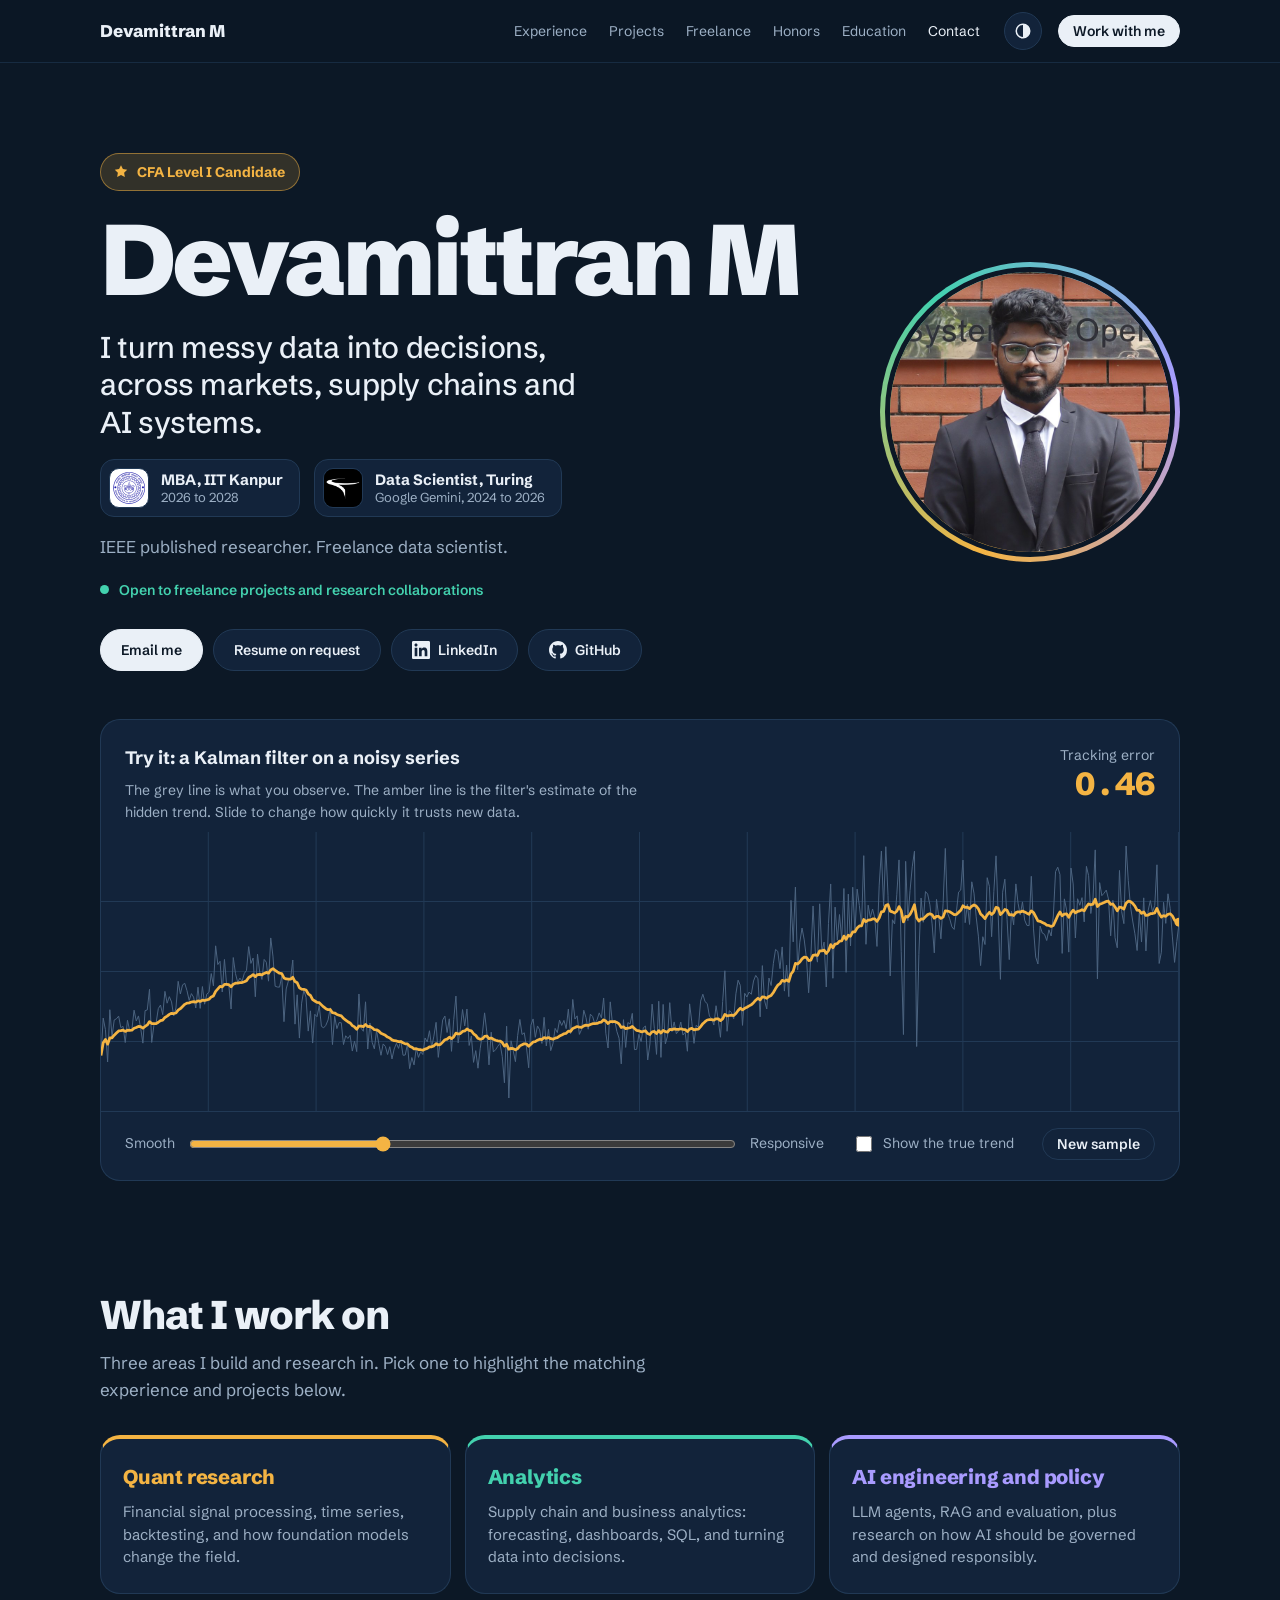
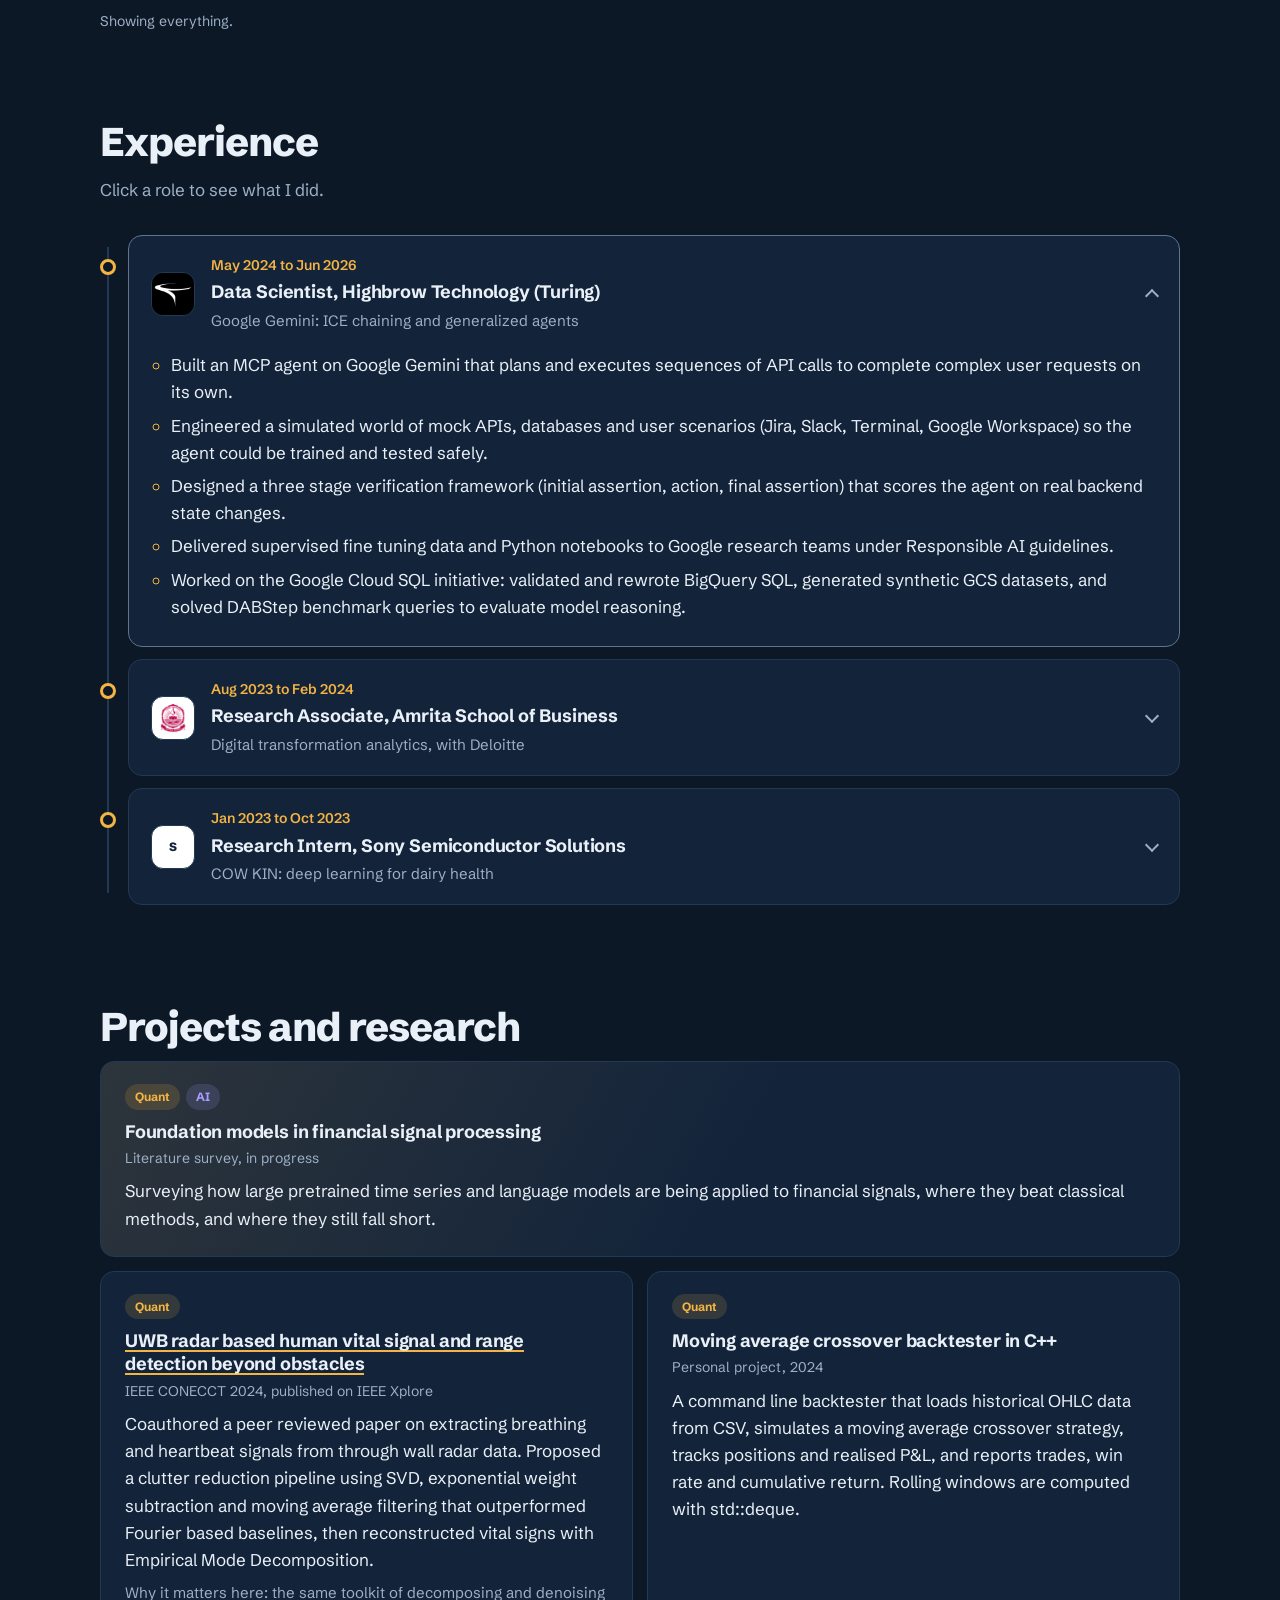
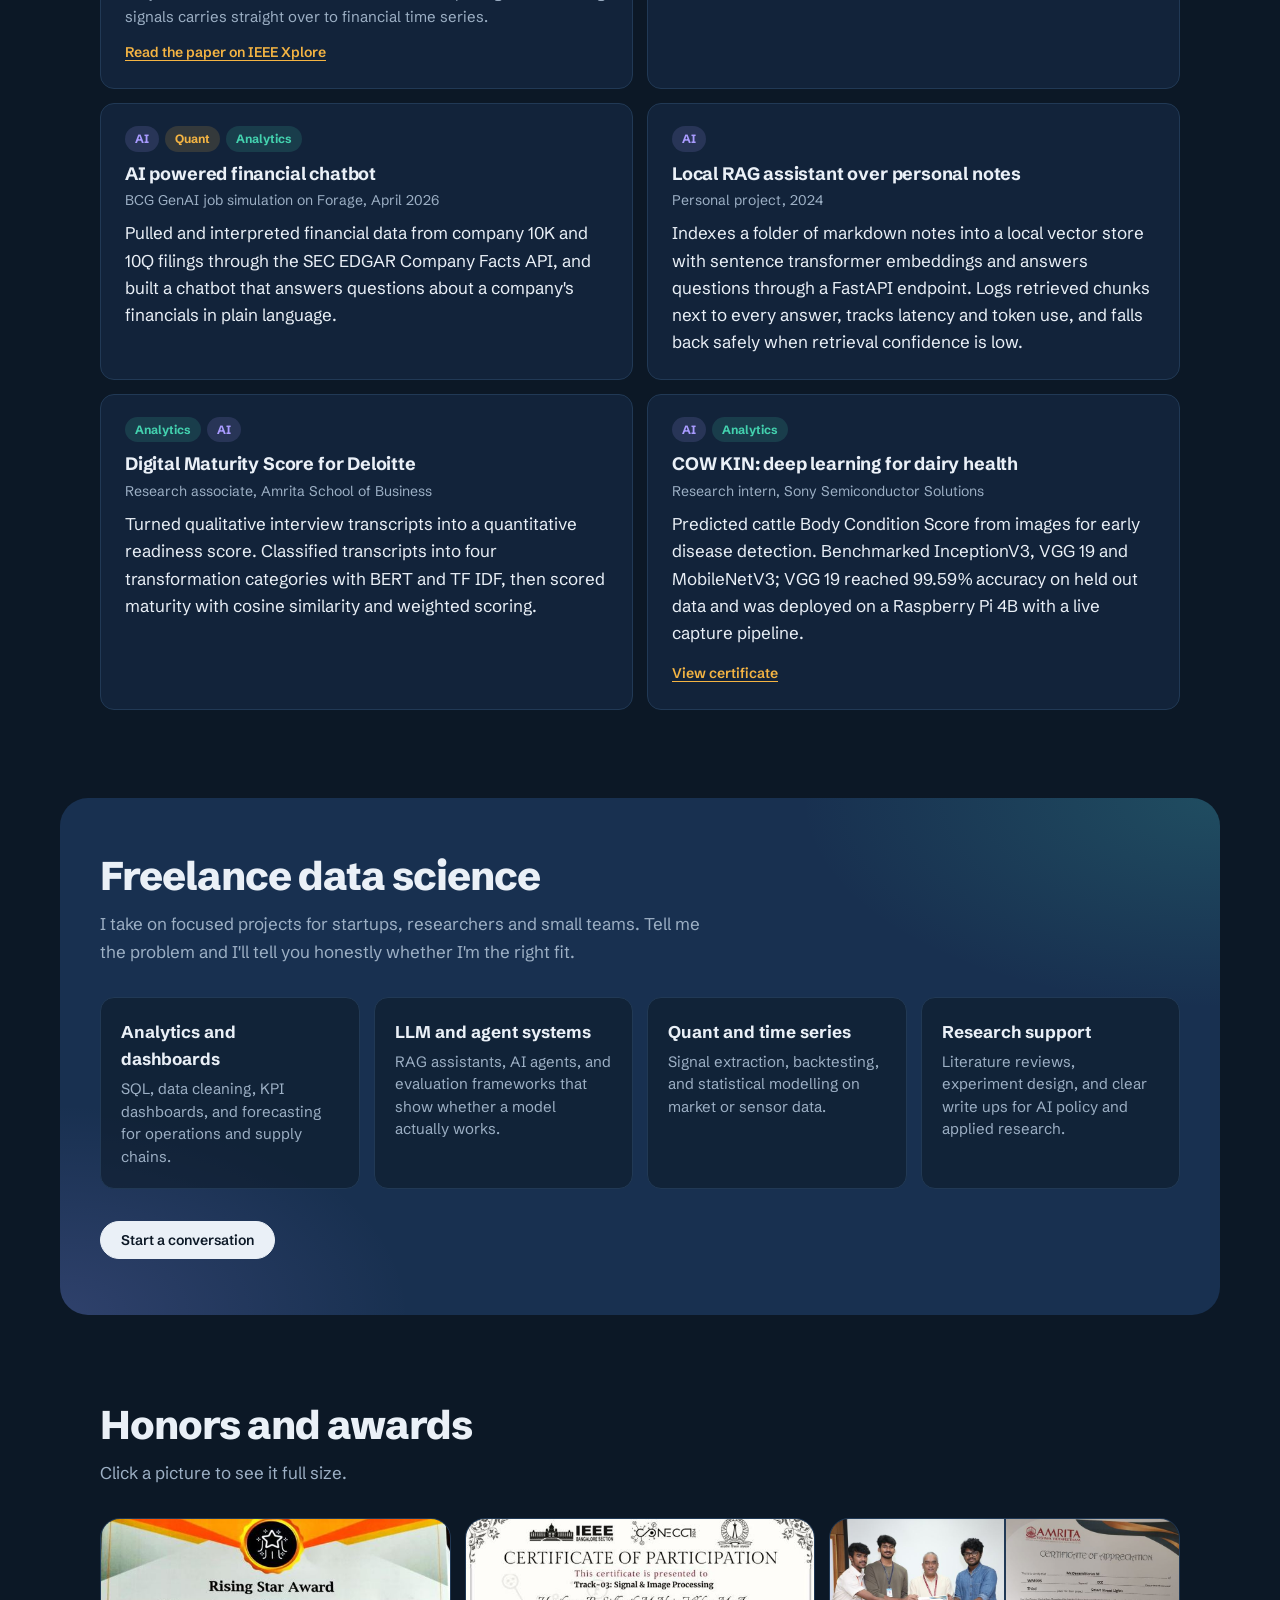
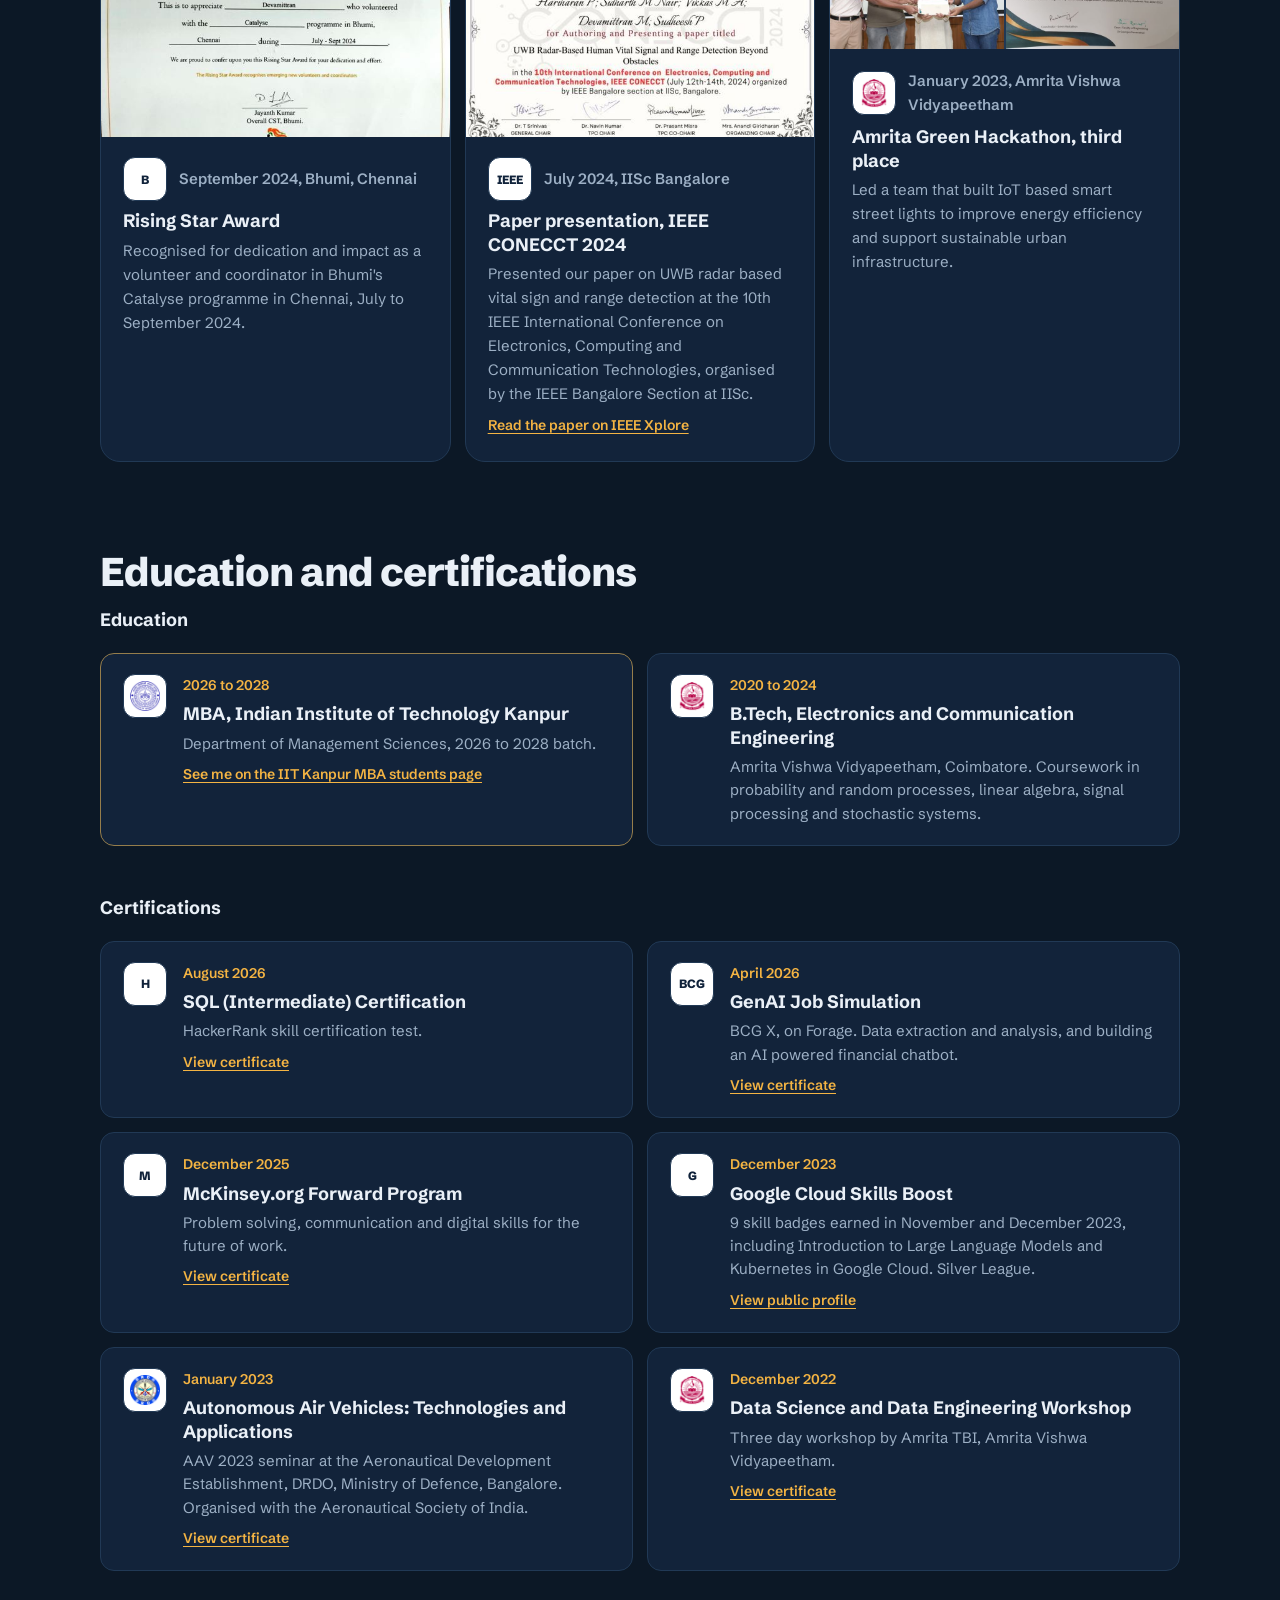
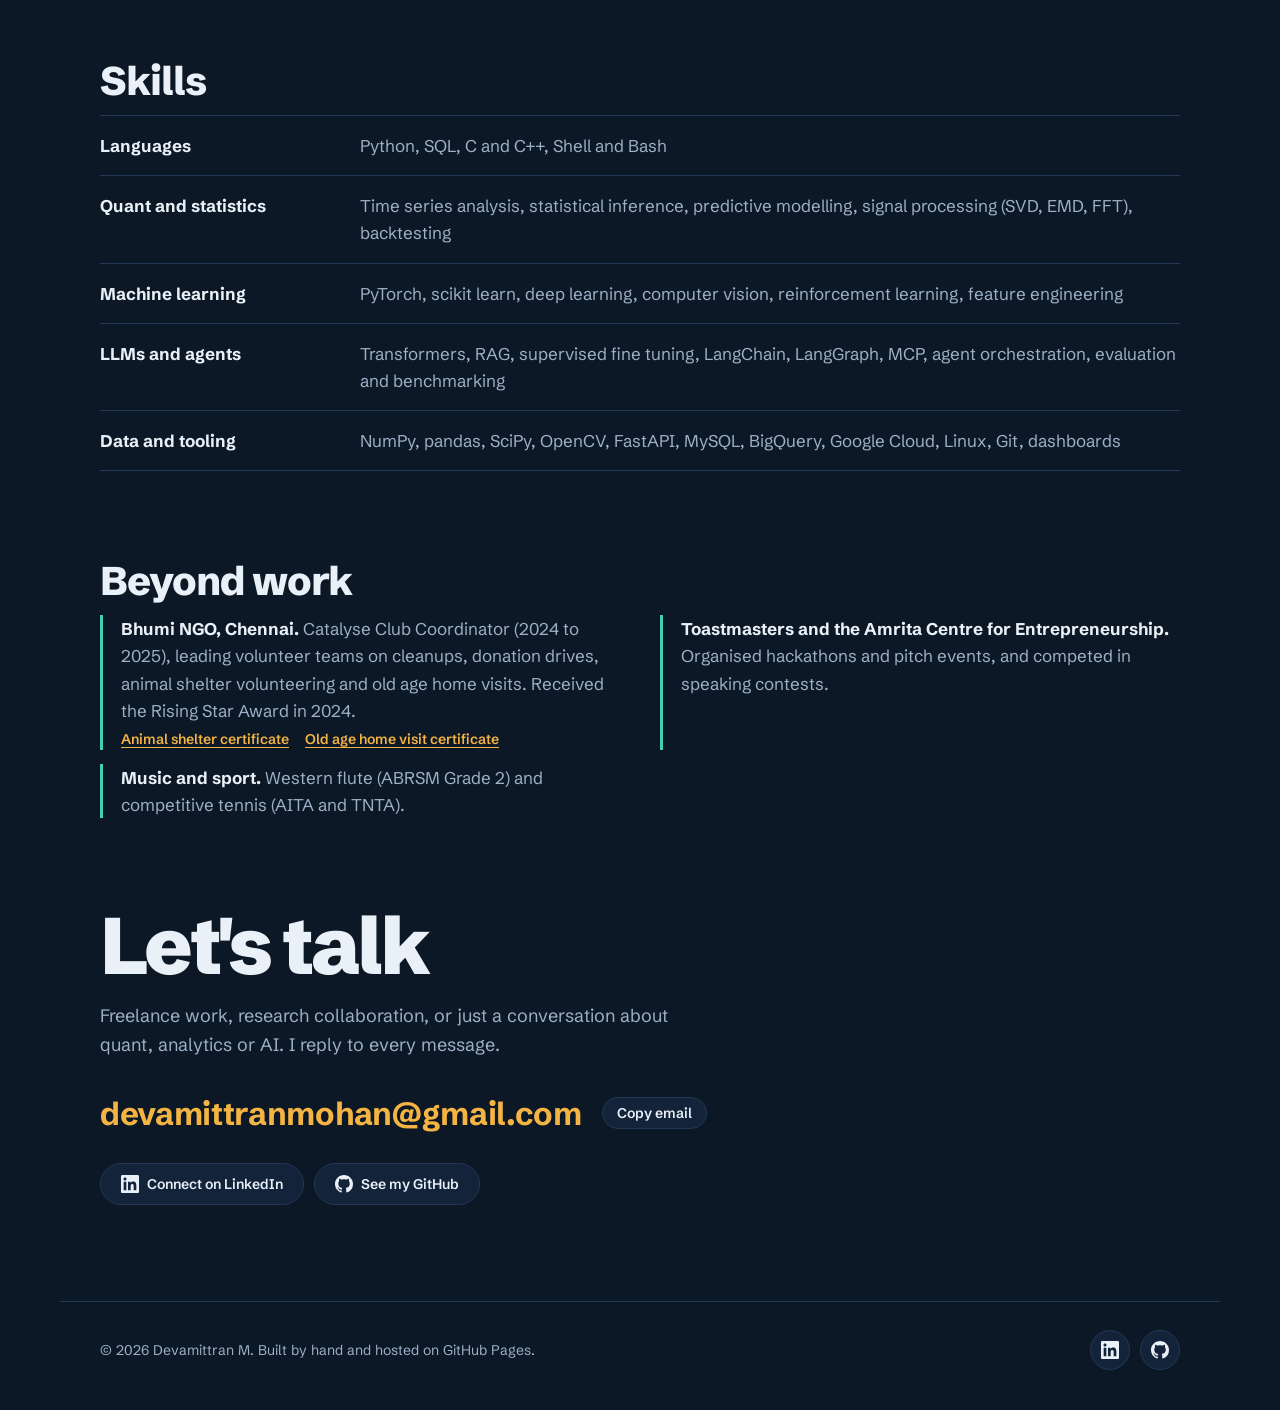
==== commit e229c275: "Use high quality Turing and DRDO logos" ====
--- a/index.html
+++ b/index.html
@@ -84,7 +84,7 @@
         <p class="lede">I turn messy data into decisions, across markets, supply chains and AI systems.</p>
         <ul class="affiliations" aria-label="Current education and recent experience">
           <li><a href="https://iitk.ac.in/doms/mba-program-students" target="_blank" rel="noopener"><span class="org-logo" aria-hidden="true"><img src="artifacts/logos/iitk.png" alt="" width="40" height="40" onerror="this.parentElement.classList.add('no-logo')"><span class="org-initials">IIT</span></span><span><strong>MBA, IIT Kanpur</strong><span>2026 to 2028</span></span></a></li>
-          <li><a href="#experience"><span class="org-logo" aria-hidden="true"><img src="artifacts/logos/turing.png" alt="" width="40" height="40" onerror="if(!this.dataset.f){this.dataset.f=1;this.src='https://www.google.com/s2/favicons?domain=turing.com&amp;sz=128'}else{this.parentElement.classList.add('no-logo')}"><span class="org-initials">T</span></span><span><strong>Data Scientist, Turing</strong><span>Google Gemini, 2024 to 2026</span></span></a></li>
+          <li><a href="#experience"><span class="org-logo org-logo-fill" aria-hidden="true"><img src="artifacts/logos/turing.png" alt="" width="40" height="40" onerror="if(!this.dataset.f){this.dataset.f=1;this.src='https://www.google.com/s2/favicons?domain=turing.com&amp;sz=128'}else{this.parentElement.classList.add('no-logo')}"><span class="org-initials">T</span></span><span><strong>Data Scientist, Turing</strong><span>Google Gemini, 2024 to 2026</span></span></a></li>
         </ul>
         <p class="hero-facts">IEEE published researcher. Freelance data scientist.</p>
         <p class="availability"><span class="pulse" aria-hidden="true"></span>Open to freelance projects and research collaborations</p>
@@ -160,7 +160,7 @@
         <li class="role" data-tracks="ai analytics">
           <details open>
             <summary>
-              <span class="org-logo" aria-hidden="true"><img src="artifacts/logos/turing.png" alt="" width="40" height="40" onerror="if(!this.dataset.f){this.dataset.f=1;this.src='https://www.google.com/s2/favicons?domain=turing.com&amp;sz=128'}else{this.parentElement.classList.add('no-logo')}"><span class="org-initials">T</span></span>
+              <span class="org-logo org-logo-fill" aria-hidden="true"><img src="artifacts/logos/turing.png" alt="" width="40" height="40" onerror="if(!this.dataset.f){this.dataset.f=1;this.src='https://www.google.com/s2/favicons?domain=turing.com&amp;sz=128'}else{this.parentElement.classList.add('no-logo')}"><span class="org-initials">T</span></span>
               <span class="role-text">
               <span class="role-dates">May 2024 to Jun 2026</span>
               <span class="role-title">Data Scientist, Highbrow Technology (Turing)</span>
@@ -382,7 +382,7 @@
           <a class="cert-link" href="https://www.skills.google/public_profiles/ddca95de-2524-4da5-a9b2-647278f042d7" target="_blank" rel="noopener">View public profile</a></div>
         </div>
         <div class="edu-item">
-          <span class="org-logo" aria-hidden="true"><img src="https://www.google.com/s2/favicons?domain=drdo.gov.in&amp;sz=128" alt="" width="40" height="40" loading="lazy" onerror="this.parentElement.classList.add('no-logo')"><span class="org-initials">DRDO</span></span>
+          <span class="org-logo" aria-hidden="true"><img src="artifacts/logos/drdo.png" alt="" width="40" height="40" loading="lazy" onerror="this.parentElement.classList.add('no-logo')"><span class="org-initials">DRDO</span></span>
           <div><p class="edu-when">January 2023</p>
           <h4>Autonomous Air Vehicles: Technologies and Applications</h4>
           <p>AAV 2023 seminar at the Aeronautical Development Establishment, DRDO, Ministry of Defence, Bangalore. Organised with the Aeronautical Society of India.</p>
--- a/style.css
+++ b/style.css
@@ -391,6 +391,9 @@
 #education .edu-grid { grid-template-columns: repeat(2, 1fr); }
 @media (max-width: 560px) { #education .edu-grid { grid-template-columns: 1fr; } }
 
+.org-logo-fill { background: #000; }
+.org-logo.org-logo-fill img, .affiliations .org-logo.org-logo-fill img { width: 100%; height: 100%; object-fit: cover; }
+
 /* ---------- Social buttons (brand colour on hover) ---------- */
 .social svg { flex-shrink: 0; transition: transform .25s; }
 .social:hover svg { transform: scale(1.12); }
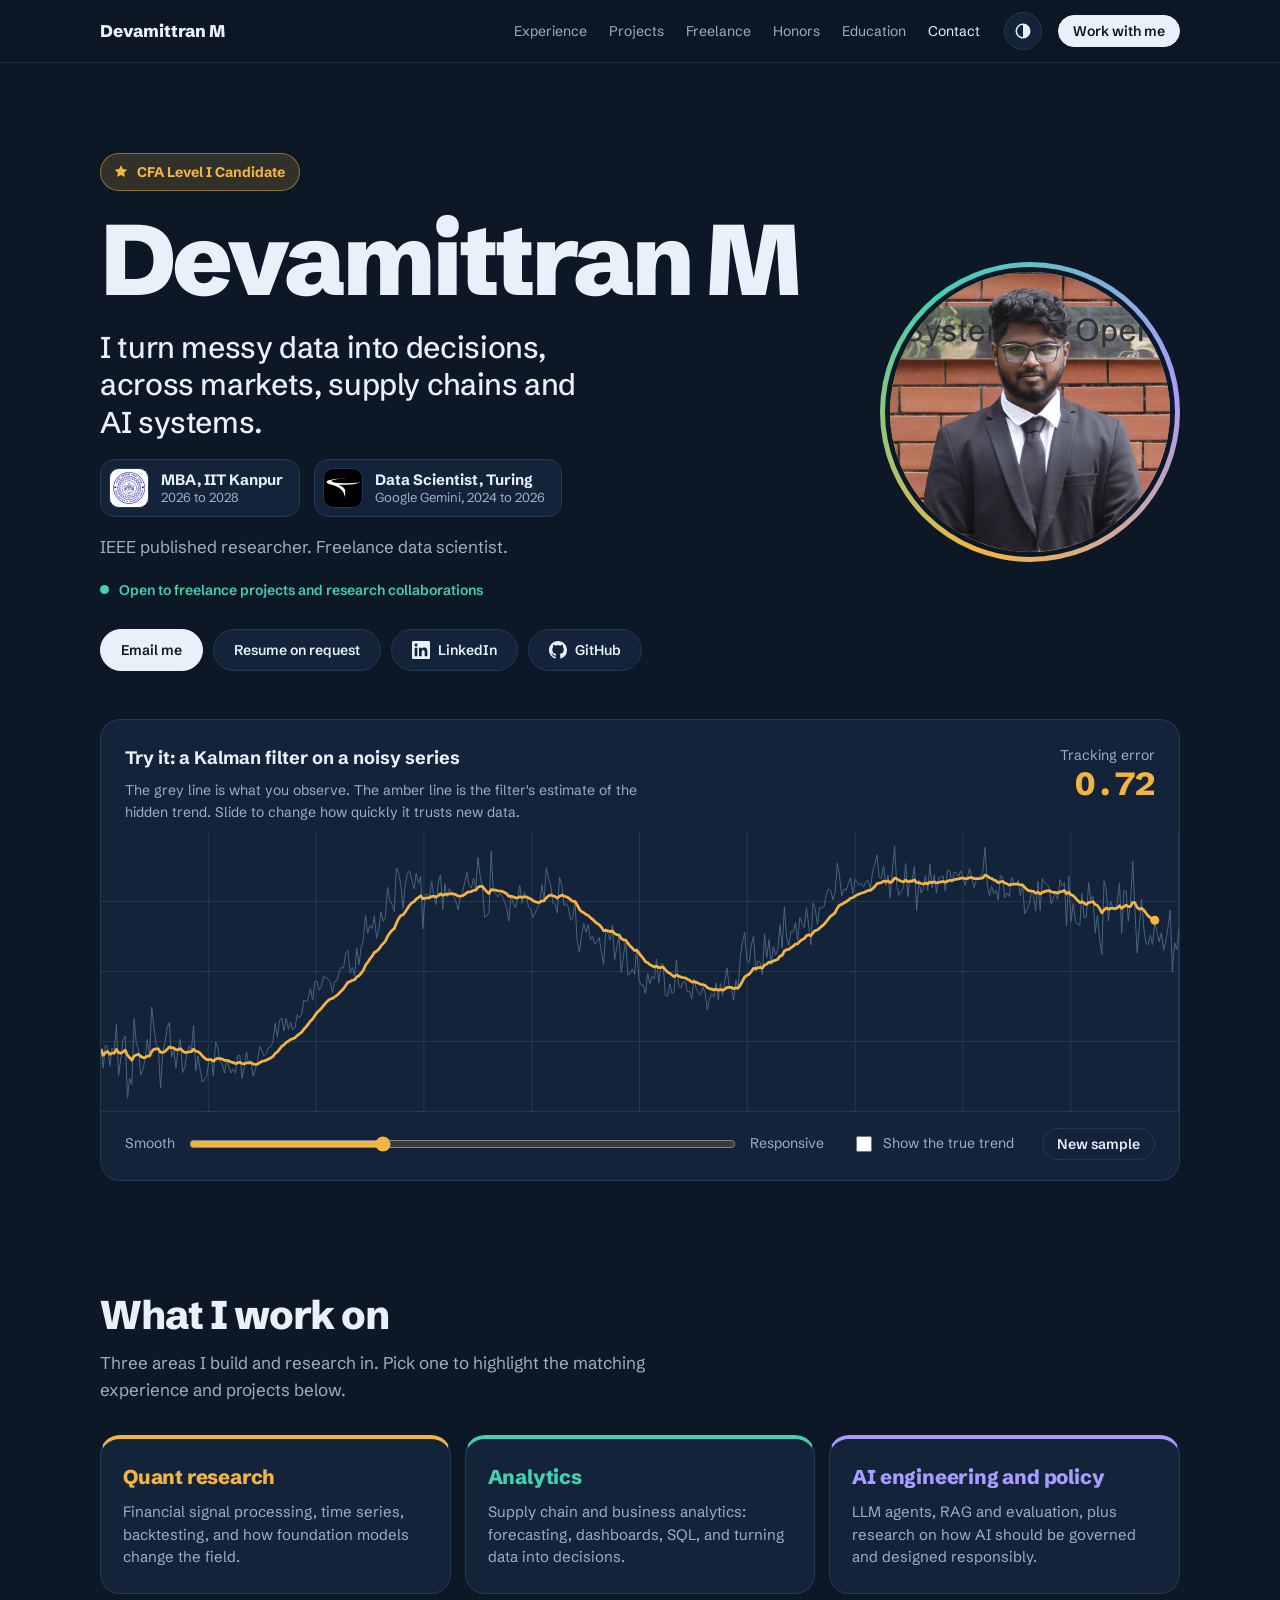
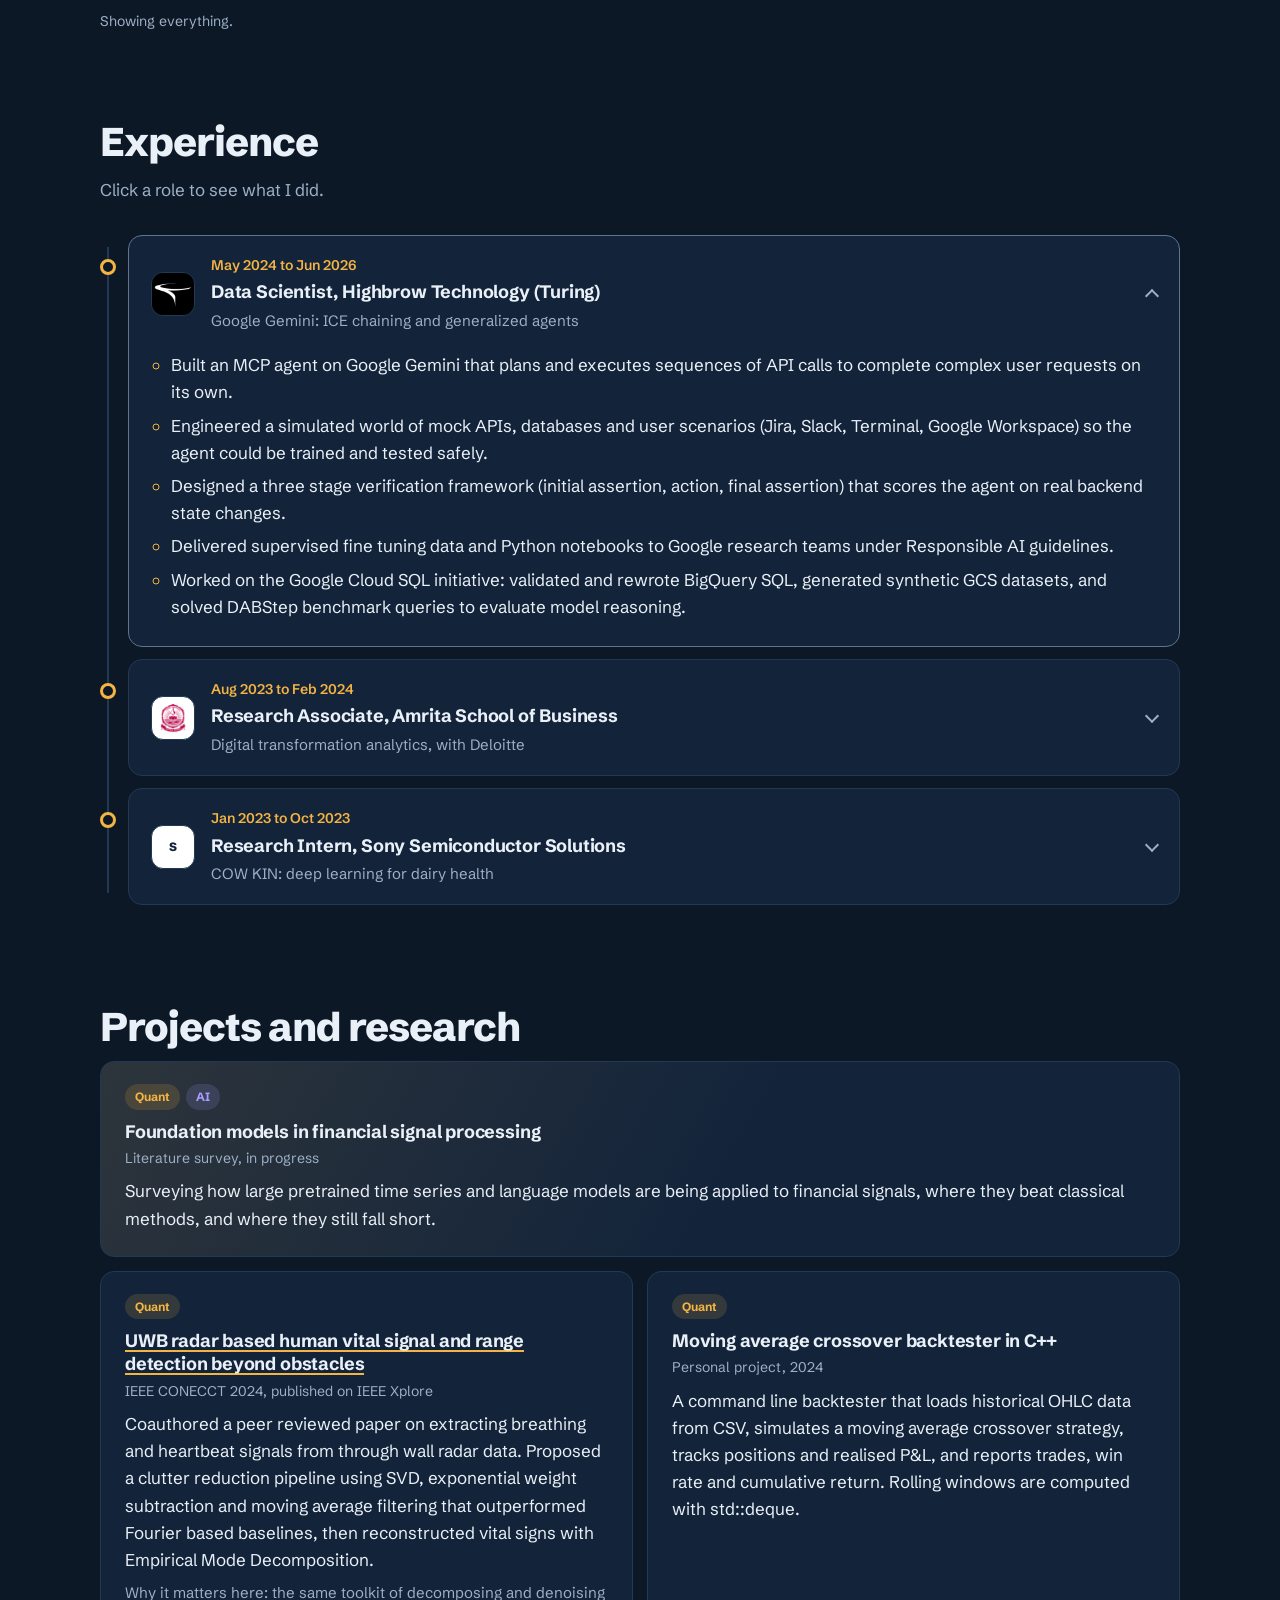
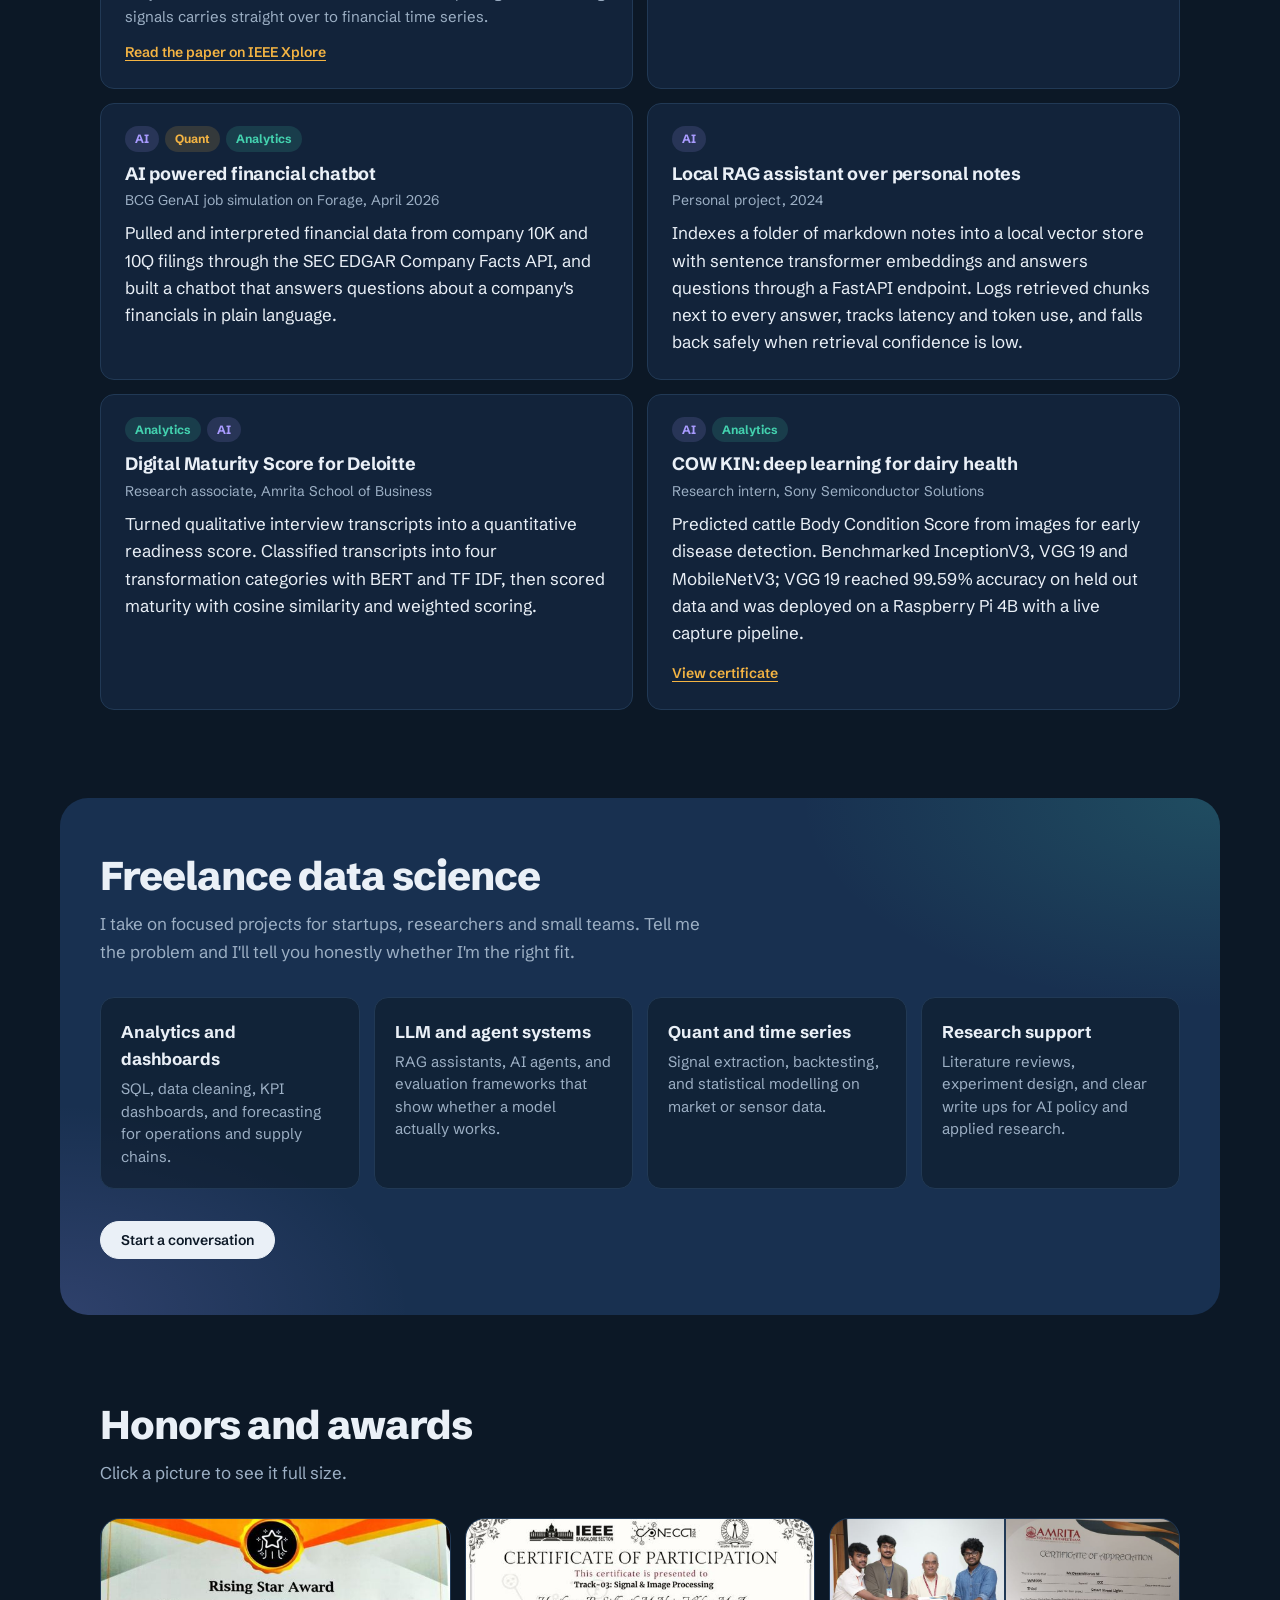
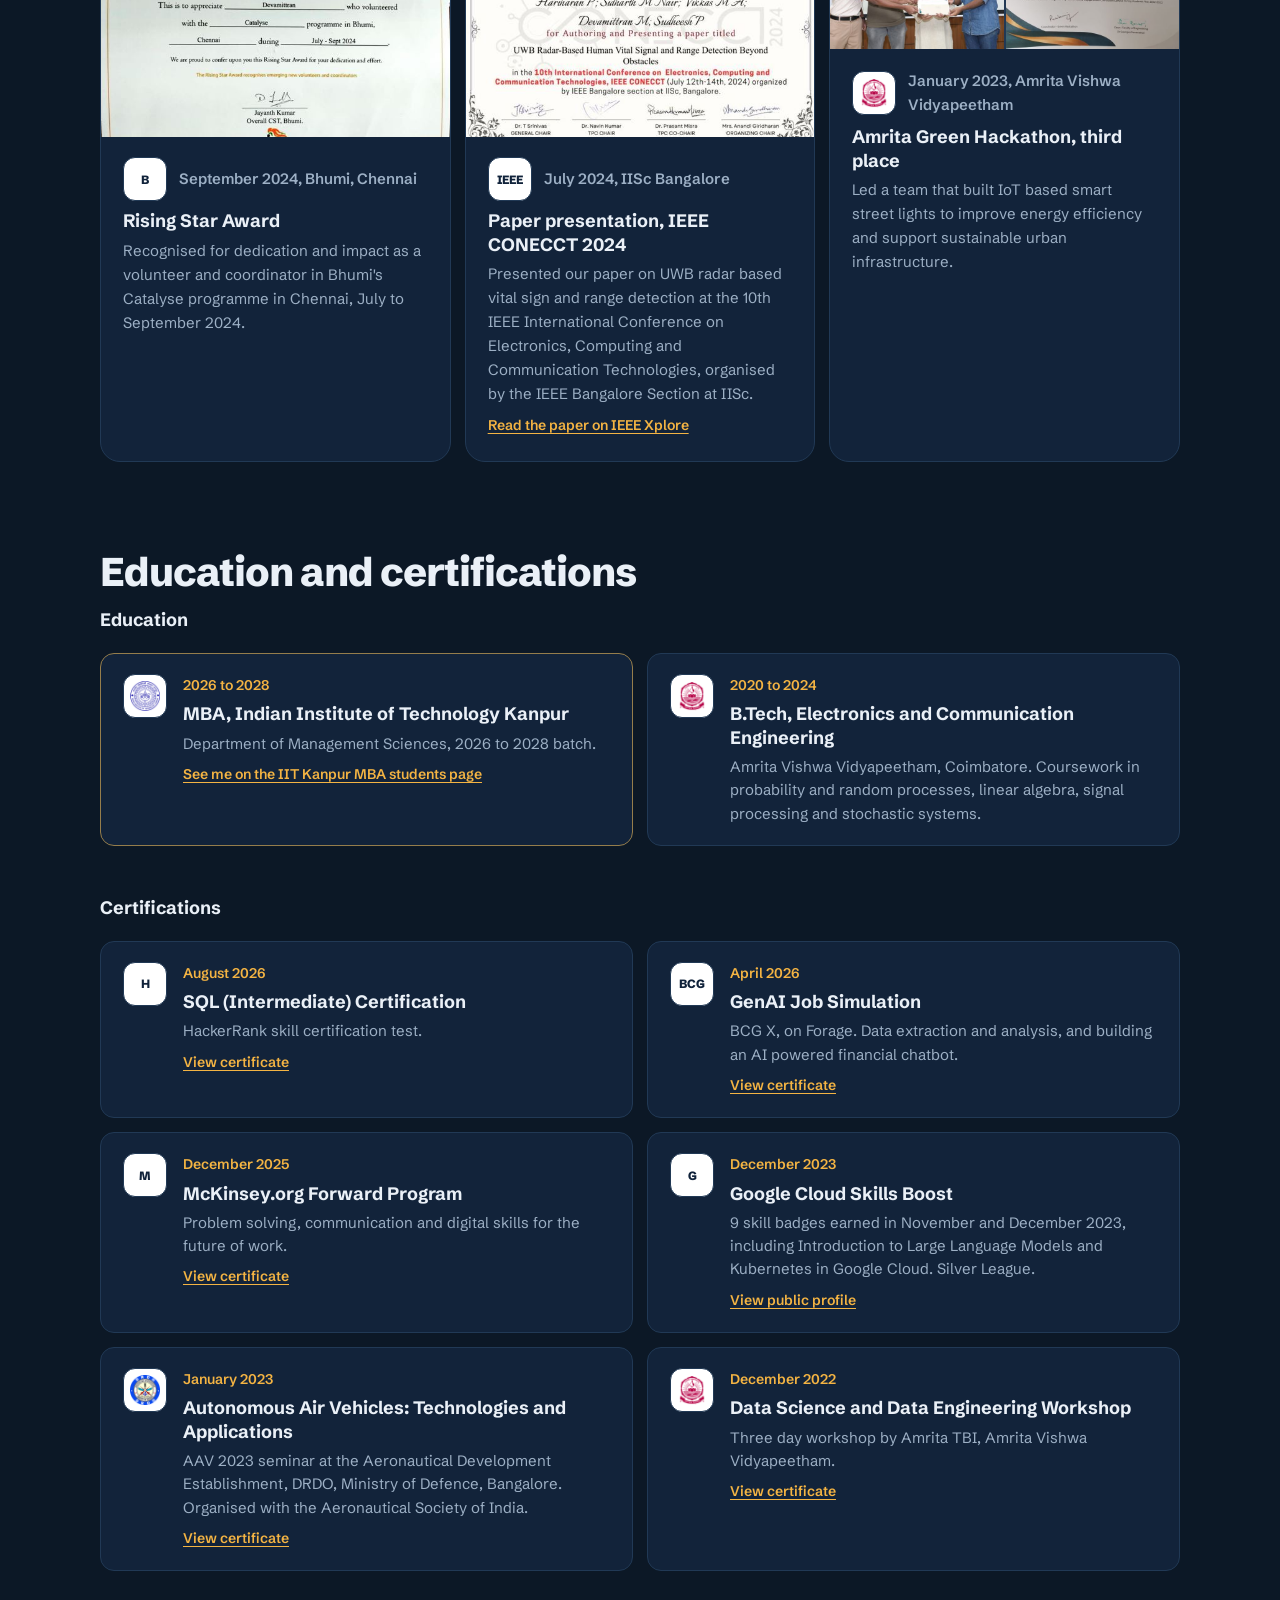
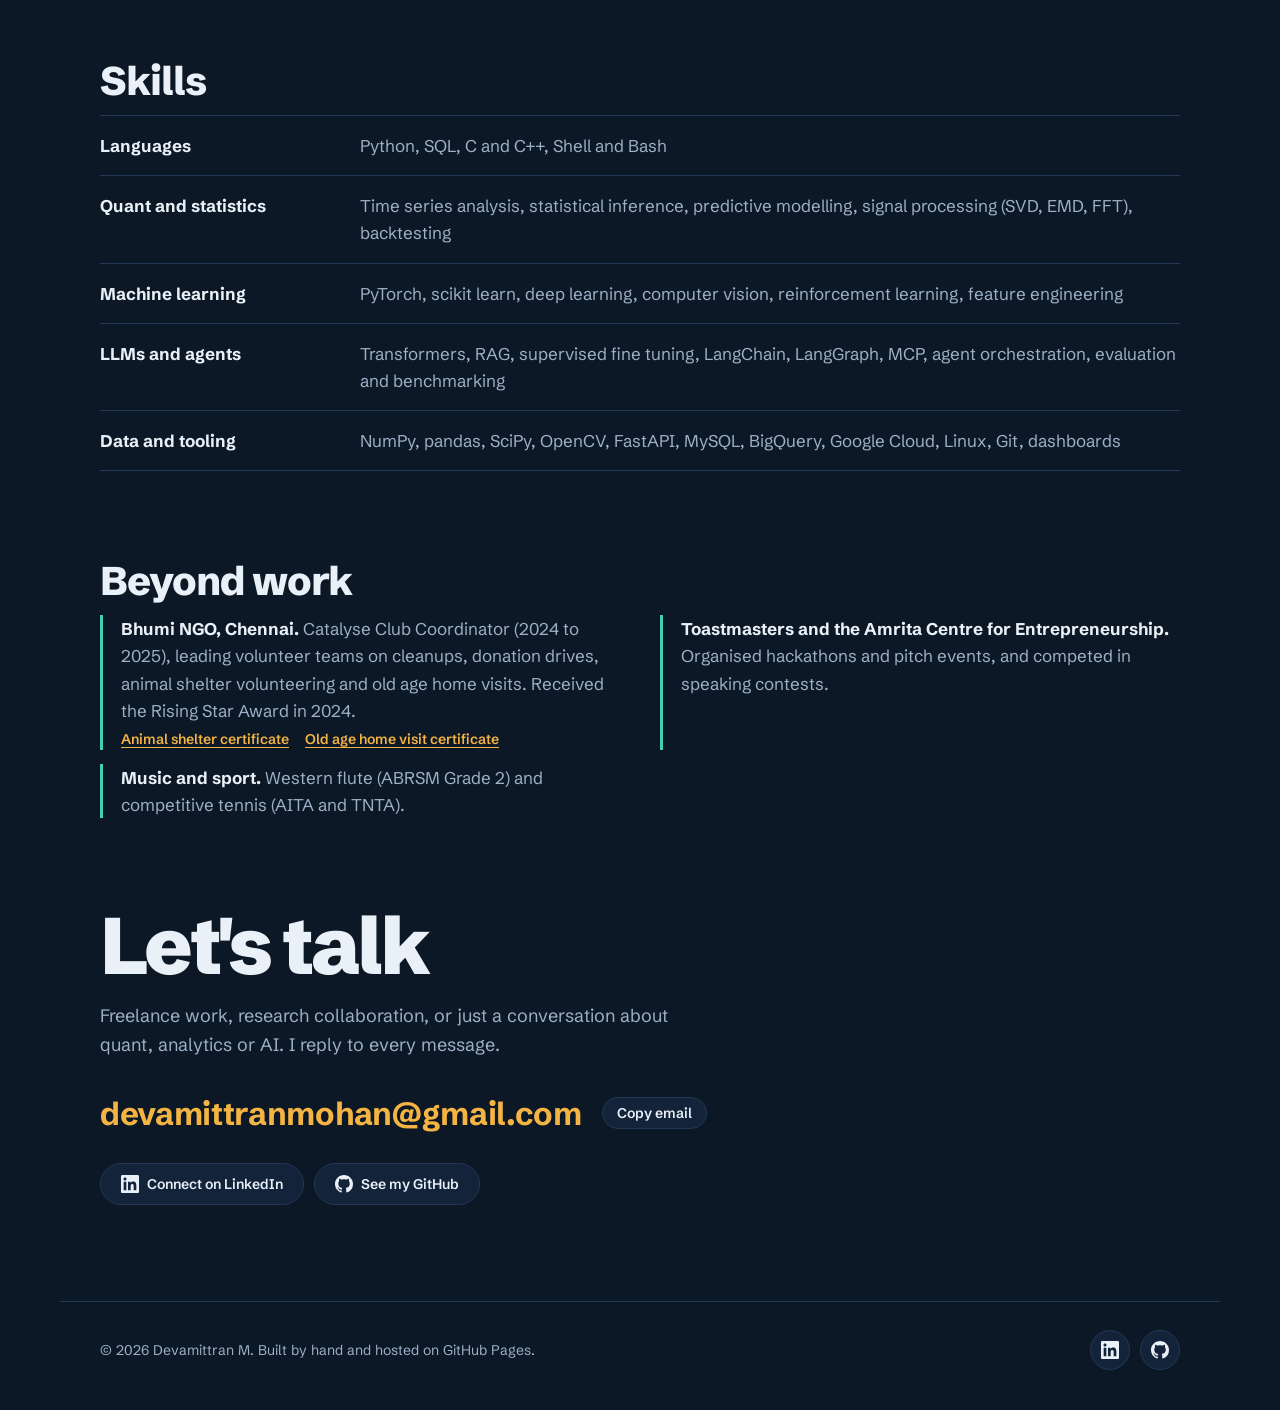
==== commit 565186ad: "Add GoatCounter analytics and click tracking" ====
--- a/index.html
+++ b/index.html
@@ -89,10 +89,10 @@
         <p class="hero-facts">IEEE published researcher. Freelance data scientist.</p>
         <p class="availability"><span class="pulse" aria-hidden="true"></span>Open to freelance projects and research collaborations</p>
         <div class="hero-actions">
-          <a class="btn btn-solid" href="mailto:devamittranmohan@gmail.com?subject=Hello%20Devamittran">Email me</a>
-          <a class="btn" id="resume-link" href="resume.pdf" download>Download resume</a>
-          <a class="btn social s-linkedin" href="https://www.linkedin.com/in/devamittran-m/" target="_blank" rel="noopener"><svg viewBox="0 0 24 24" width="18" height="18" aria-hidden="true"><path fill="currentColor" d="M20.447 20.452h-3.554v-5.569c0-1.328-.027-3.037-1.852-3.037-1.853 0-2.136 1.445-2.136 2.939v5.667H9.351V9h3.414v1.561h.046c.477-.9 1.637-1.85 3.37-1.85 3.601 0 4.267 2.37 4.267 5.455v6.286zM5.337 7.433c-1.144 0-2.063-.926-2.063-2.065 0-1.138.92-2.063 2.063-2.063 1.14 0 2.064.925 2.064 2.063 0 1.139-.925 2.065-2.064 2.065zm1.782 13.019H3.555V9h3.564v11.452zM22.225 0H1.771C.792 0 0 .774 0 1.729v20.542C0 23.227.792 24 1.771 24h20.451C23.2 24 24 23.227 24 22.271V1.729C24 .774 23.2 0 22.222 0h.003z"/></svg>LinkedIn</a>
-          <a class="btn social s-github" href="https://github.com/devamittran-m" target="_blank" rel="noopener"><svg viewBox="0 0 16 16" width="18" height="18" aria-hidden="true"><path fill="currentColor" d="M8 0C3.58 0 0 3.58 0 8c0 3.54 2.29 6.53 5.47 7.59.4.07.55-.17.55-.38 0-.19-.01-.82-.01-1.49-2.01.37-2.53-.49-2.69-.94-.09-.23-.48-.94-.82-1.13-.28-.15-.68-.52-.01-.53.63-.01 1.08.58 1.23.82.72 1.21 1.87.87 2.33.66.07-.52.28-.87.51-1.07-1.78-.2-3.64-.89-3.64-3.95 0-.87.31-1.59.82-2.15-.08-.2-.36-1.02.08-2.12 0 0 .67-.21 2.2.82.64-.18 1.32-.27 2-.27.68 0 1.36.09 2 .27 1.53-1.04 2.2-.82 2.2-.82.44 1.1.16 1.92.08 2.12.51.56.82 1.27.82 2.15 0 3.07-1.87 3.75-3.65 3.95.29.25.54.73.54 1.48 0 1.07-.01 1.93-.01 2.2 0 .21.15.46.55.38A8.013 8.013 0 0016 8c0-4.42-3.58-8-8-8z"/></svg>GitHub</a>
+          <a data-goatcounter-click="click-email-hero" class="btn btn-solid" href="mailto:devamittranmohan@gmail.com?subject=Hello%20Devamittran">Email me</a>
+          <a data-goatcounter-click="click-resume" class="btn" id="resume-link" href="resume.pdf" download>Download resume</a>
+          <a data-goatcounter-click="click-linkedin" class="btn social s-linkedin" href="https://www.linkedin.com/in/devamittran-m/" target="_blank" rel="noopener"><svg viewBox="0 0 24 24" width="18" height="18" aria-hidden="true"><path fill="currentColor" d="M20.447 20.452h-3.554v-5.569c0-1.328-.027-3.037-1.852-3.037-1.853 0-2.136 1.445-2.136 2.939v5.667H9.351V9h3.414v1.561h.046c.477-.9 1.637-1.85 3.37-1.85 3.601 0 4.267 2.37 4.267 5.455v6.286zM5.337 7.433c-1.144 0-2.063-.926-2.063-2.065 0-1.138.92-2.063 2.063-2.063 1.14 0 2.064.925 2.064 2.063 0 1.139-.925 2.065-2.064 2.065zm1.782 13.019H3.555V9h3.564v11.452zM22.225 0H1.771C.792 0 0 .774 0 1.729v20.542C0 23.227.792 24 1.771 24h20.451C23.2 24 24 23.227 24 22.271V1.729C24 .774 23.2 0 22.222 0h.003z"/></svg>LinkedIn</a>
+          <a data-goatcounter-click="click-github" class="btn social s-github" href="https://github.com/devamittran-m" target="_blank" rel="noopener"><svg viewBox="0 0 16 16" width="18" height="18" aria-hidden="true"><path fill="currentColor" d="M8 0C3.58 0 0 3.58 0 8c0 3.54 2.29 6.53 5.47 7.59.4.07.55-.17.55-.38 0-.19-.01-.82-.01-1.49-2.01.37-2.53-.49-2.69-.94-.09-.23-.48-.94-.82-1.13-.28-.15-.68-.52-.01-.53.63-.01 1.08.58 1.23.82.72 1.21 1.87.87 2.33.66.07-.52.28-.87.51-1.07-1.78-.2-3.64-.89-3.64-3.95 0-.87.31-1.59.82-2.15-.08-.2-.36-1.02.08-2.12 0 0 .67-.21 2.2.82.64-.18 1.32-.27 2-.27.68 0 1.36.09 2 .27 1.53-1.04 2.2-.82 2.2-.82.44 1.1.16 1.92.08 2.12.51.56.82 1.27.82 2.15 0 3.07-1.87 3.75-3.65 3.95.29.25.54.73.54 1.48 0 1.07-.01 1.93-.01 2.2 0 .21.15.46.55.38A8.013 8.013 0 0016 8c0-4.42-3.58-8-8-8z"/></svg>GitHub</a>
         </div>
       </div>
 
@@ -227,11 +227,11 @@
 
         <article class="project" data-tracks="quant">
           <div class="project-tags"><span class="tag t-quant">Quant</span></div>
-          <h4><a class="paper-link" href="https://ieeexplore.ieee.org/document/10677311" target="_blank" rel="noopener">UWB radar based human vital signal and range detection beyond obstacles</a></h4>
+          <h4><a data-goatcounter-click="click-ieee-paper" class="paper-link" href="https://ieeexplore.ieee.org/document/10677311" target="_blank" rel="noopener">UWB radar based human vital signal and range detection beyond obstacles</a></h4>
           <p class="project-meta">IEEE CONECCT 2024, published on IEEE Xplore</p>
           <p>Coauthored a peer reviewed paper on extracting breathing and heartbeat signals from through wall radar data. Proposed a clutter reduction pipeline using SVD, exponential weight subtraction and moving average filtering that outperformed Fourier based baselines, then reconstructed vital signs with Empirical Mode Decomposition.</p>
           <p class="project-why">Why it matters here: the same toolkit of decomposing and denoising signals carries straight over to financial time series.</p>
-          <p><a class="read-link" href="https://ieeexplore.ieee.org/document/10677311" target="_blank" rel="noopener">Read the paper on IEEE Xplore</a></p>
+          <p><a data-goatcounter-click="click-ieee-paper" class="read-link" href="https://ieeexplore.ieee.org/document/10677311" target="_blank" rel="noopener">Read the paper on IEEE Xplore</a></p>
         </article>
 
         <article class="project" data-tracks="quant">
@@ -284,7 +284,7 @@
         <li><h4>Quant and time series</h4><p>Signal extraction, backtesting, and statistical modelling on market or sensor data.</p></li>
         <li><h4>Research support</h4><p>Literature reviews, experiment design, and clear write ups for AI policy and applied research.</p></li>
       </ul>
-      <a class="btn btn-solid" href="mailto:devamittranmohan@gmail.com?subject=Freelance%20project">Start a conversation</a>
+      <a data-goatcounter-click="click-freelance-email" class="btn btn-solid" href="mailto:devamittranmohan@gmail.com?subject=Freelance%20project">Start a conversation</a>
     </section>
 
     <!-- ================= HONORS ================= -->
@@ -425,12 +425,12 @@
       <h2 id="contact-title" class="contact-title">Let's talk</h2>
       <p class="contact-lede">Freelance work, research collaboration, or just a conversation about quant, analytics or AI. I reply to every message.</p>
       <div class="contact-row">
-        <a class="email-big" href="mailto:devamittranmohan@gmail.com">devamittranmohan@gmail.com</a>
-        <button type="button" class="btn btn-sm" id="copy-email" data-email="devamittranmohan@gmail.com">Copy email</button>
+        <a data-goatcounter-click="click-email-contact" class="email-big" href="mailto:devamittranmohan@gmail.com">devamittranmohan@gmail.com</a>
+        <button data-goatcounter-click="click-copy-email" type="button" class="btn btn-sm" id="copy-email" data-email="devamittranmohan@gmail.com">Copy email</button>
       </div>
       <div class="hero-actions">
-        <a class="btn social s-linkedin" href="https://www.linkedin.com/in/devamittran-m/" target="_blank" rel="noopener"><svg viewBox="0 0 24 24" width="18" height="18" aria-hidden="true"><path fill="currentColor" d="M20.447 20.452h-3.554v-5.569c0-1.328-.027-3.037-1.852-3.037-1.853 0-2.136 1.445-2.136 2.939v5.667H9.351V9h3.414v1.561h.046c.477-.9 1.637-1.85 3.37-1.85 3.601 0 4.267 2.37 4.267 5.455v6.286zM5.337 7.433c-1.144 0-2.063-.926-2.063-2.065 0-1.138.92-2.063 2.063-2.063 1.14 0 2.064.925 2.064 2.063 0 1.139-.925 2.065-2.064 2.065zm1.782 13.019H3.555V9h3.564v11.452zM22.225 0H1.771C.792 0 0 .774 0 1.729v20.542C0 23.227.792 24 1.771 24h20.451C23.2 24 24 23.227 24 22.271V1.729C24 .774 23.2 0 22.222 0h.003z"/></svg>Connect on LinkedIn</a>
-        <a class="btn social s-github" href="https://github.com/devamittran-m" target="_blank" rel="noopener"><svg viewBox="0 0 16 16" width="18" height="18" aria-hidden="true"><path fill="currentColor" d="M8 0C3.58 0 0 3.58 0 8c0 3.54 2.29 6.53 5.47 7.59.4.07.55-.17.55-.38 0-.19-.01-.82-.01-1.49-2.01.37-2.53-.49-2.69-.94-.09-.23-.48-.94-.82-1.13-.28-.15-.68-.52-.01-.53.63-.01 1.08.58 1.23.82.72 1.21 1.87.87 2.33.66.07-.52.28-.87.51-1.07-1.78-.2-3.64-.89-3.64-3.95 0-.87.31-1.59.82-2.15-.08-.2-.36-1.02.08-2.12 0 0 .67-.21 2.2.82.64-.18 1.32-.27 2-.27.68 0 1.36.09 2 .27 1.53-1.04 2.2-.82 2.2-.82.44 1.1.16 1.92.08 2.12.51.56.82 1.27.82 2.15 0 3.07-1.87 3.75-3.65 3.95.29.25.54.73.54 1.48 0 1.07-.01 1.93-.01 2.2 0 .21.15.46.55.38A8.013 8.013 0 0016 8c0-4.42-3.58-8-8-8z"/></svg>See my GitHub</a>
+        <a data-goatcounter-click="click-linkedin" class="btn social s-linkedin" href="https://www.linkedin.com/in/devamittran-m/" target="_blank" rel="noopener"><svg viewBox="0 0 24 24" width="18" height="18" aria-hidden="true"><path fill="currentColor" d="M20.447 20.452h-3.554v-5.569c0-1.328-.027-3.037-1.852-3.037-1.853 0-2.136 1.445-2.136 2.939v5.667H9.351V9h3.414v1.561h.046c.477-.9 1.637-1.85 3.37-1.85 3.601 0 4.267 2.37 4.267 5.455v6.286zM5.337 7.433c-1.144 0-2.063-.926-2.063-2.065 0-1.138.92-2.063 2.063-2.063 1.14 0 2.064.925 2.064 2.063 0 1.139-.925 2.065-2.064 2.065zm1.782 13.019H3.555V9h3.564v11.452zM22.225 0H1.771C.792 0 0 .774 0 1.729v20.542C0 23.227.792 24 1.771 24h20.451C23.2 24 24 23.227 24 22.271V1.729C24 .774 23.2 0 22.222 0h.003z"/></svg>Connect on LinkedIn</a>
+        <a data-goatcounter-click="click-github" class="btn social s-github" href="https://github.com/devamittran-m" target="_blank" rel="noopener"><svg viewBox="0 0 16 16" width="18" height="18" aria-hidden="true"><path fill="currentColor" d="M8 0C3.58 0 0 3.58 0 8c0 3.54 2.29 6.53 5.47 7.59.4.07.55-.17.55-.38 0-.19-.01-.82-.01-1.49-2.01.37-2.53-.49-2.69-.94-.09-.23-.48-.94-.82-1.13-.28-.15-.68-.52-.01-.53.63-.01 1.08.58 1.23.82.72 1.21 1.87.87 2.33.66.07-.52.28-.87.51-1.07-1.78-.2-3.64-.89-3.64-3.95 0-.87.31-1.59.82-2.15-.08-.2-.36-1.02.08-2.12 0 0 .67-.21 2.2.82.64-.18 1.32-.27 2-.27.68 0 1.36.09 2 .27 1.53-1.04 2.2-.82 2.2-.82.44 1.1.16 1.92.08 2.12.51.56.82 1.27.82 2.15 0 3.07-1.87 3.75-3.65 3.95.29.25.54.73.54 1.48 0 1.07-.01 1.93-.01 2.2 0 .21.15.46.55.38A8.013 8.013 0 0016 8c0-4.42-3.58-8-8-8z"/></svg>See my GitHub</a>
       </div>
     </section>
   </main>
@@ -450,5 +450,7 @@
   </footer>
 
   <script src="app.js"></script>
+  <!-- Visitor analytics: GoatCounter (privacy friendly, no cookies) -->
+  <script data-goatcounter="https://devamittran.goatcounter.com/count" async src="https://gc.zgo.at/count.js"></script>
 </body>
 </html>
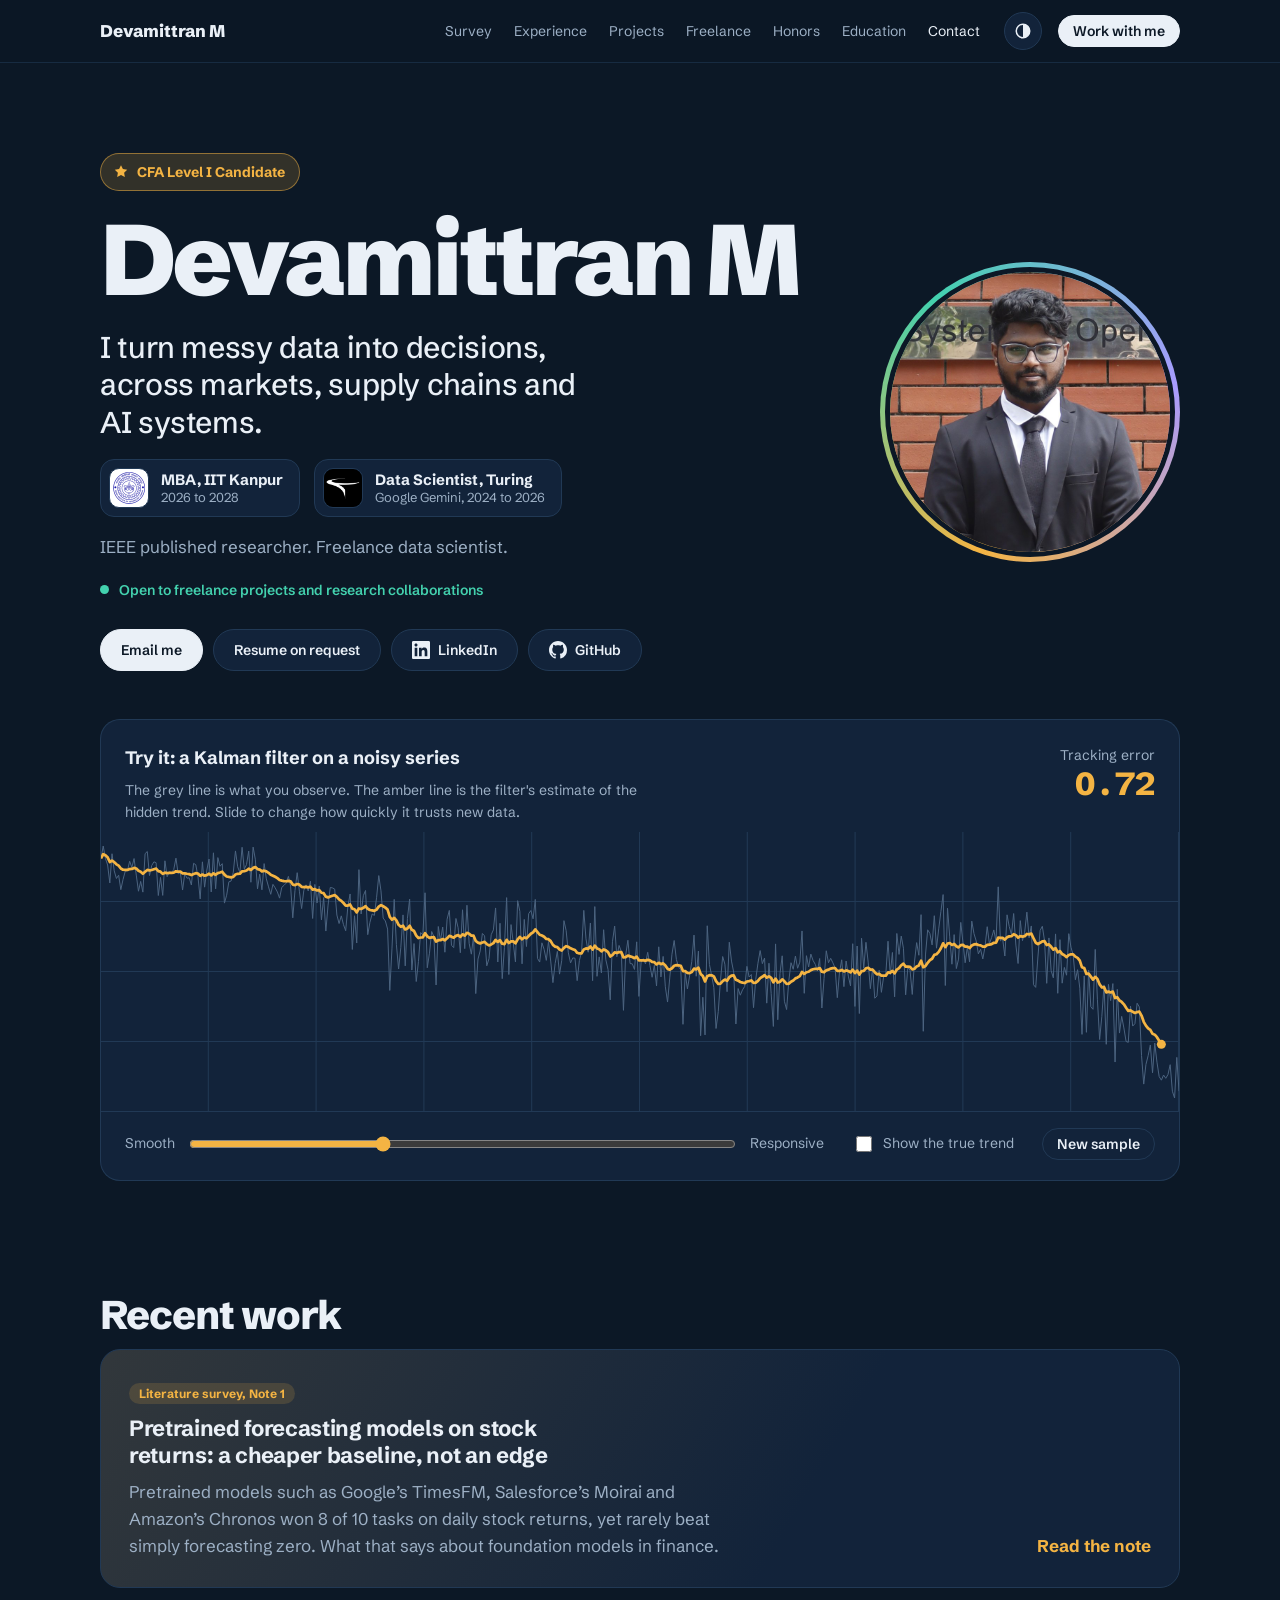
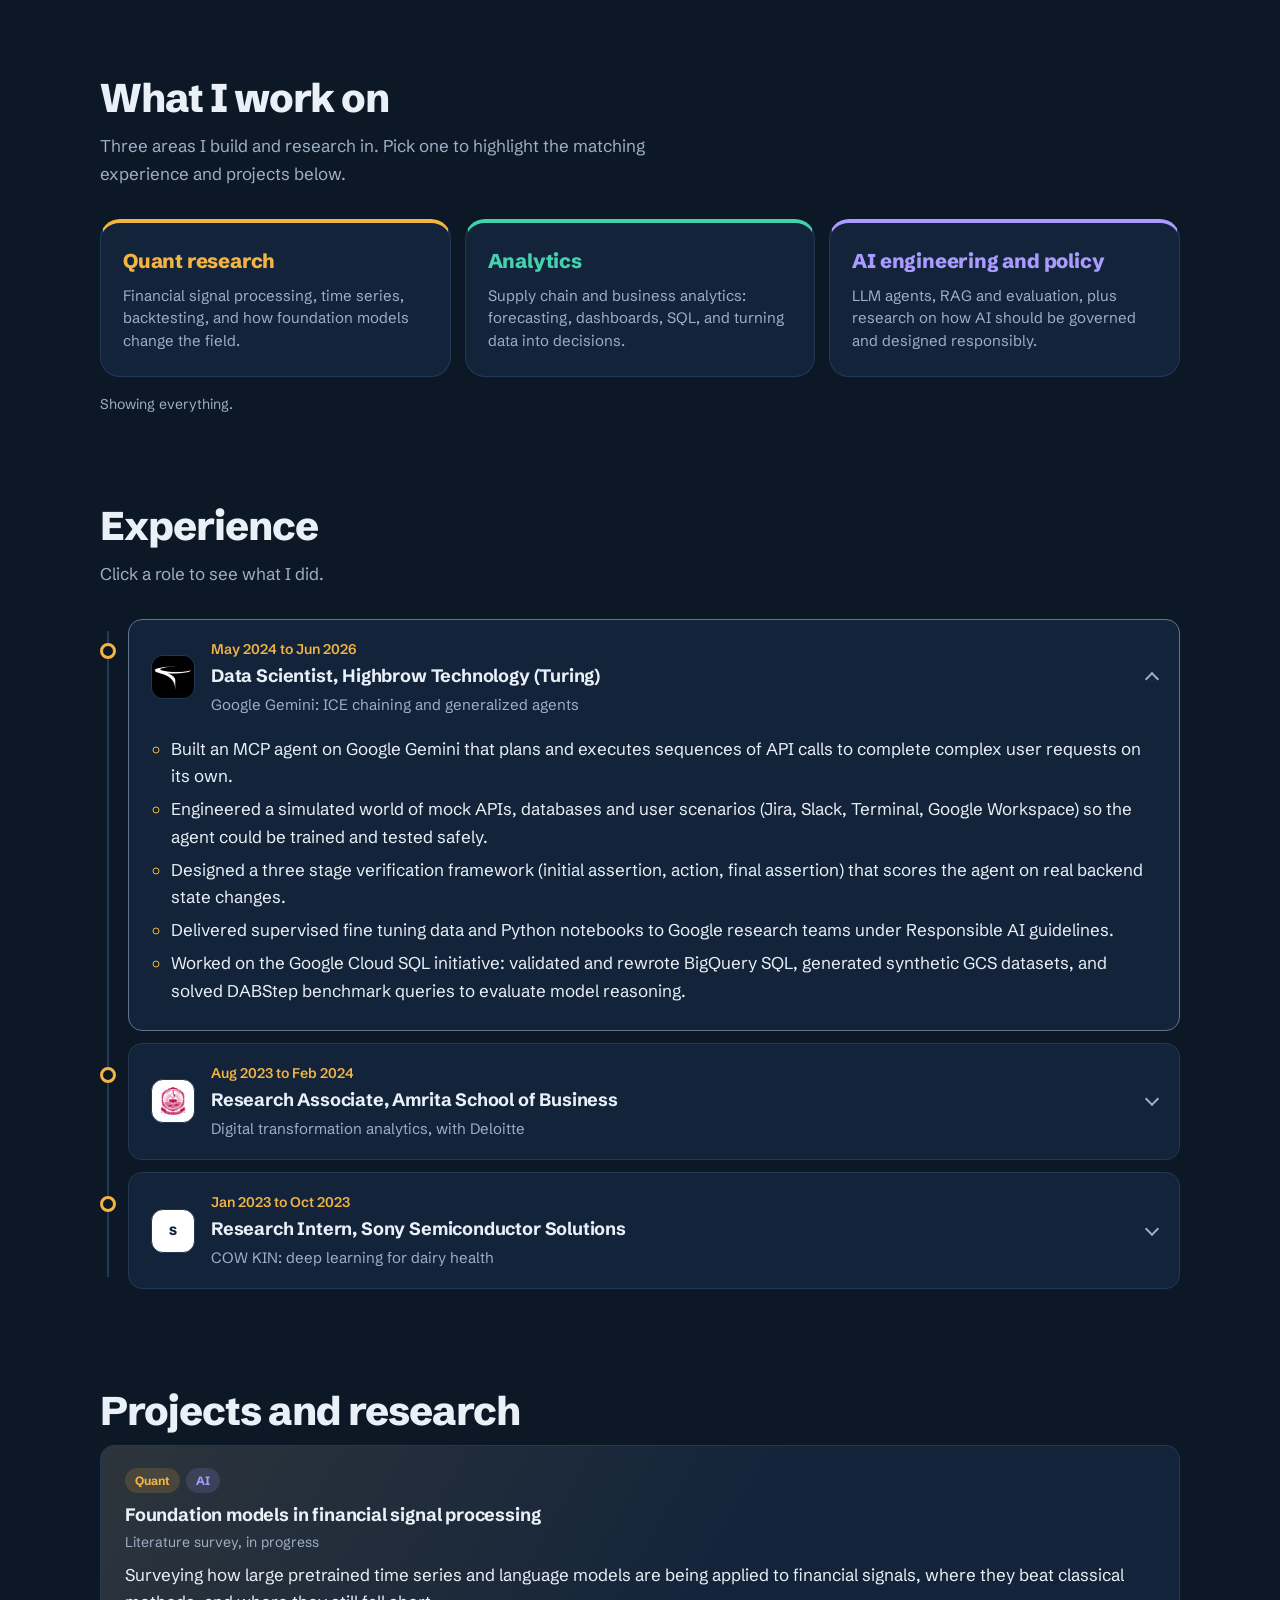
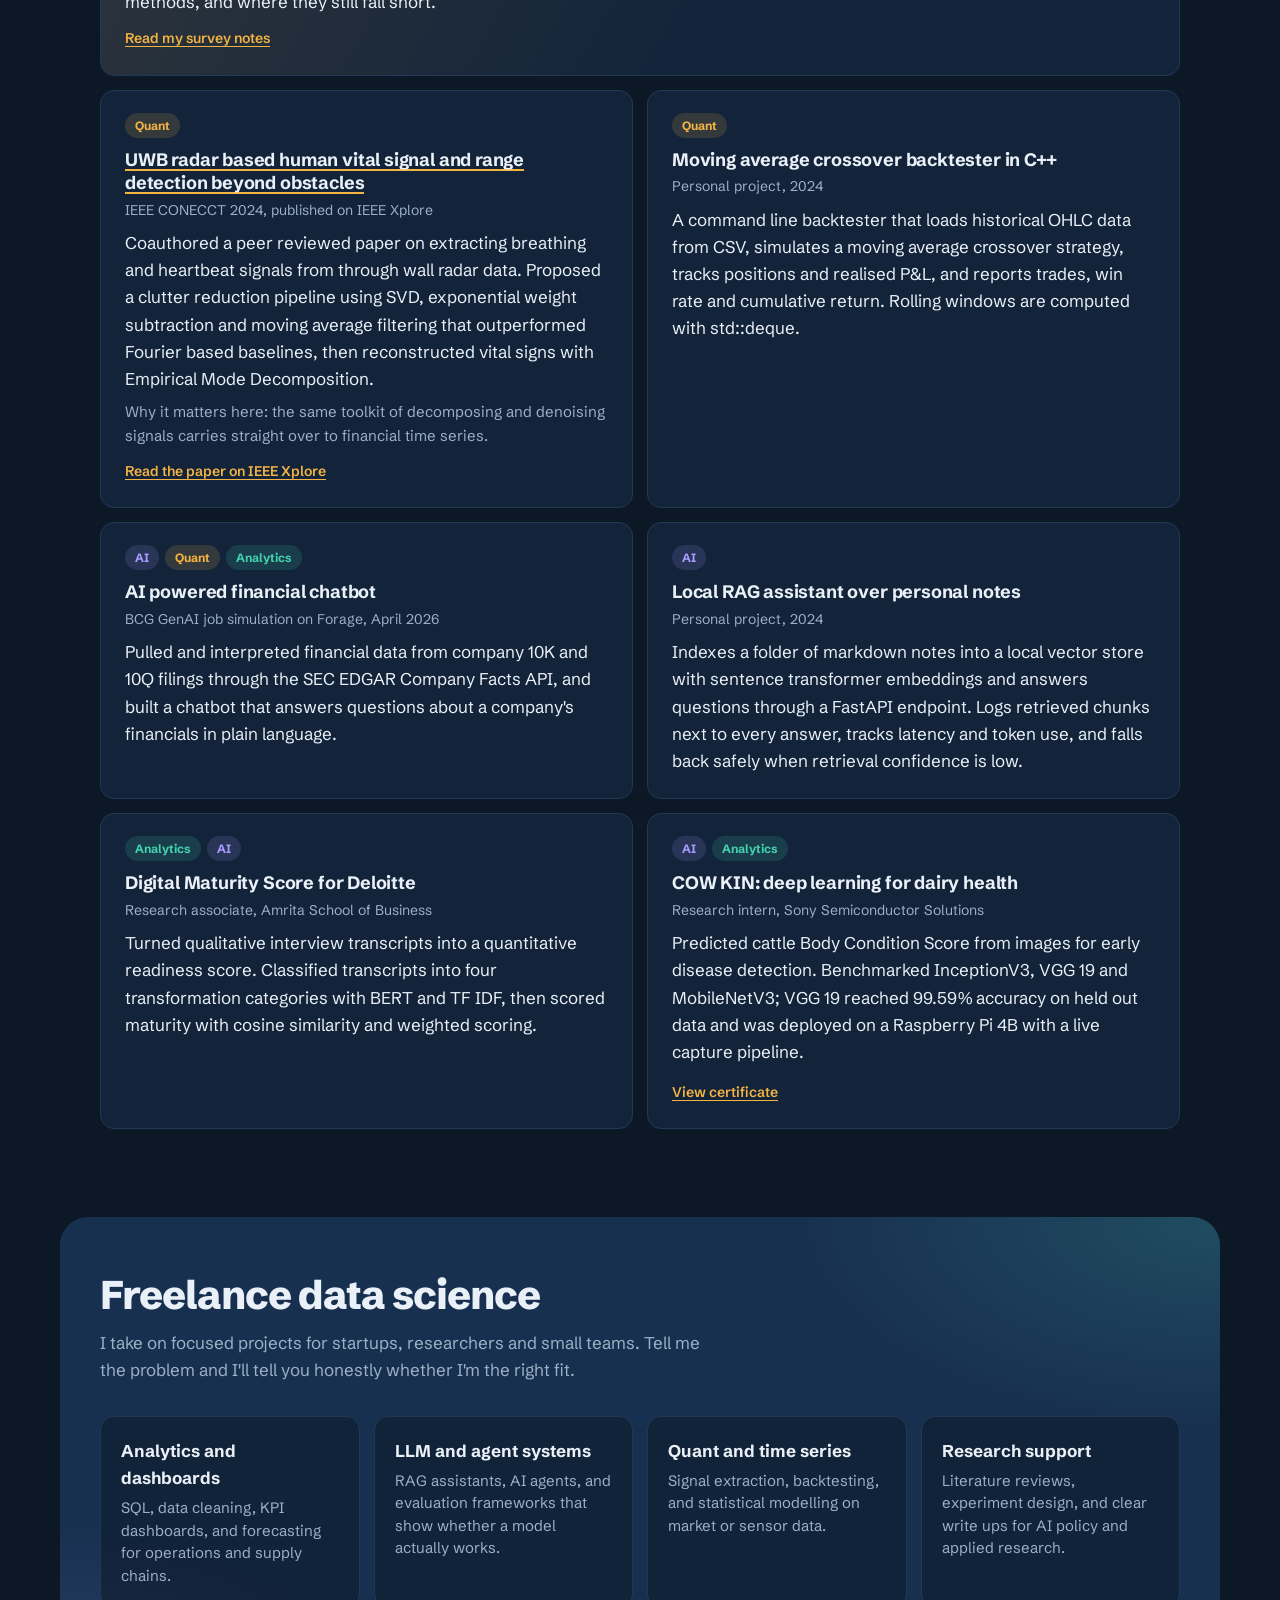
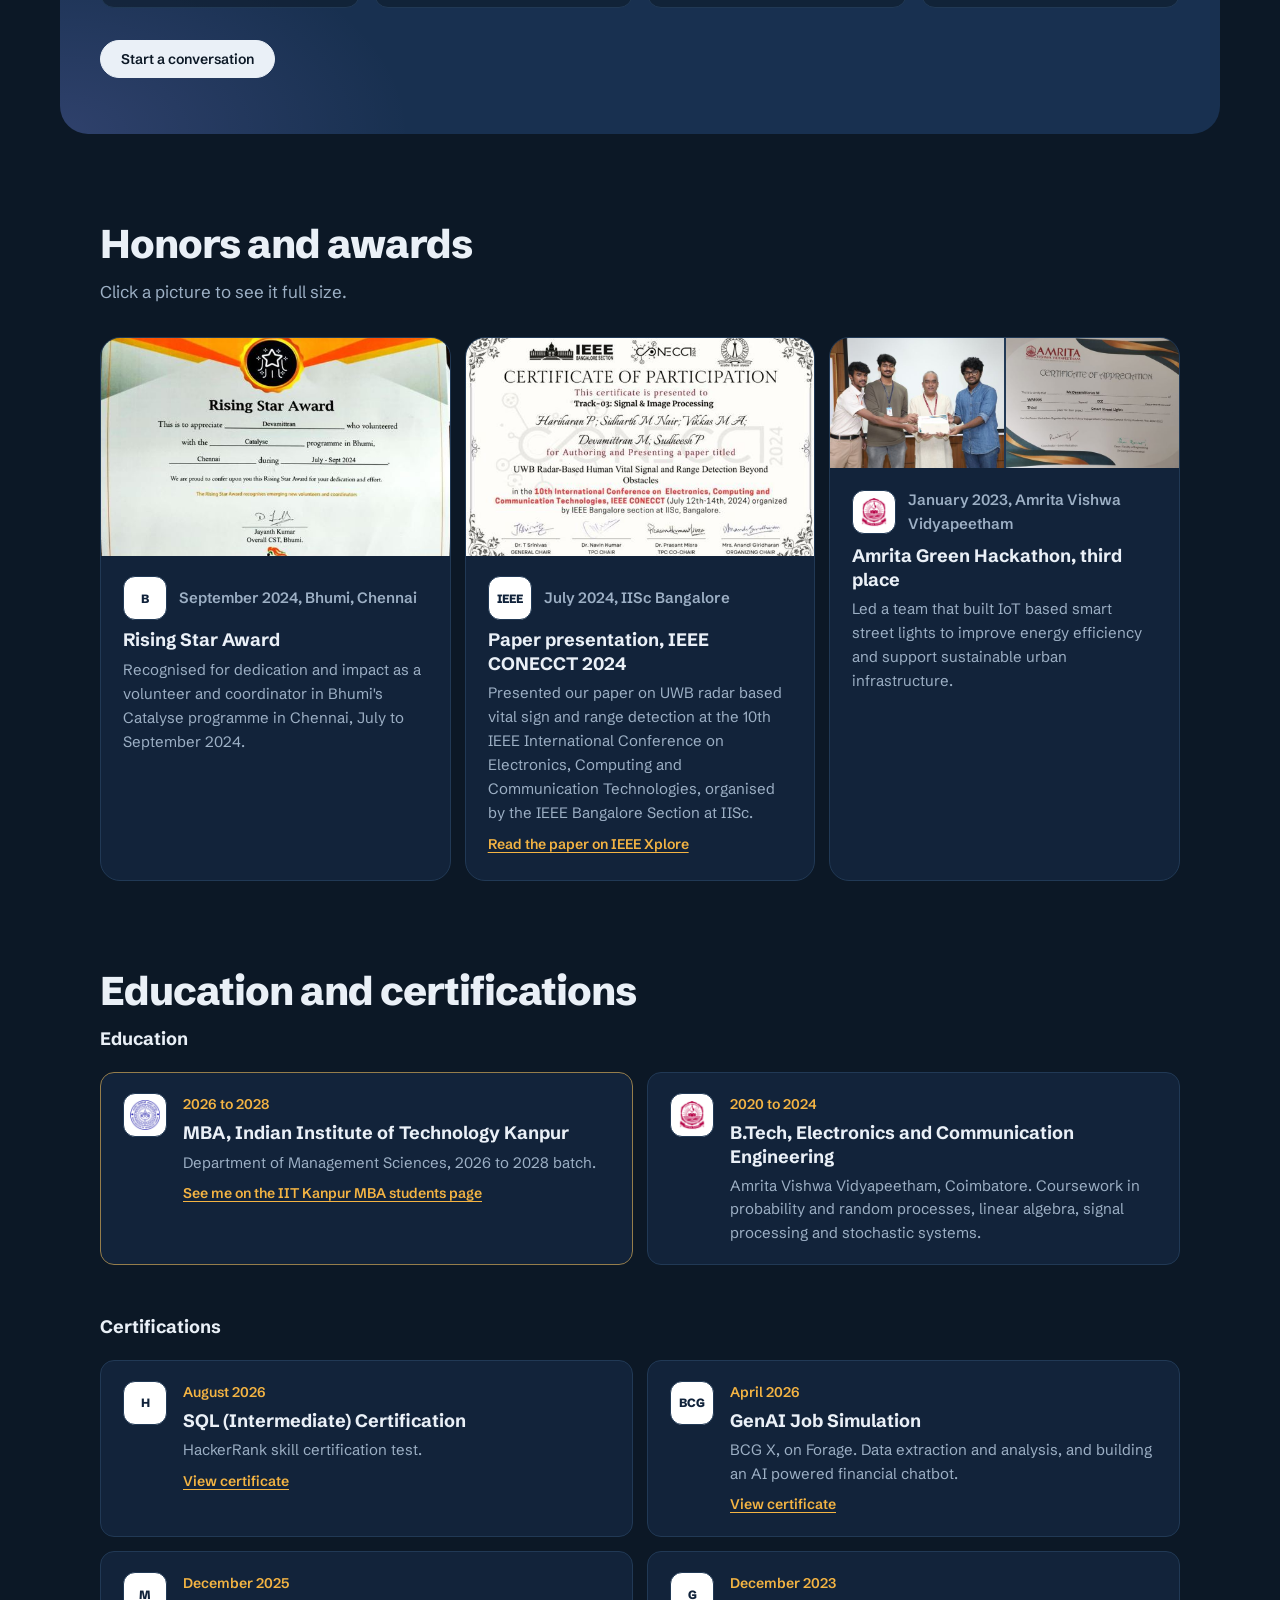
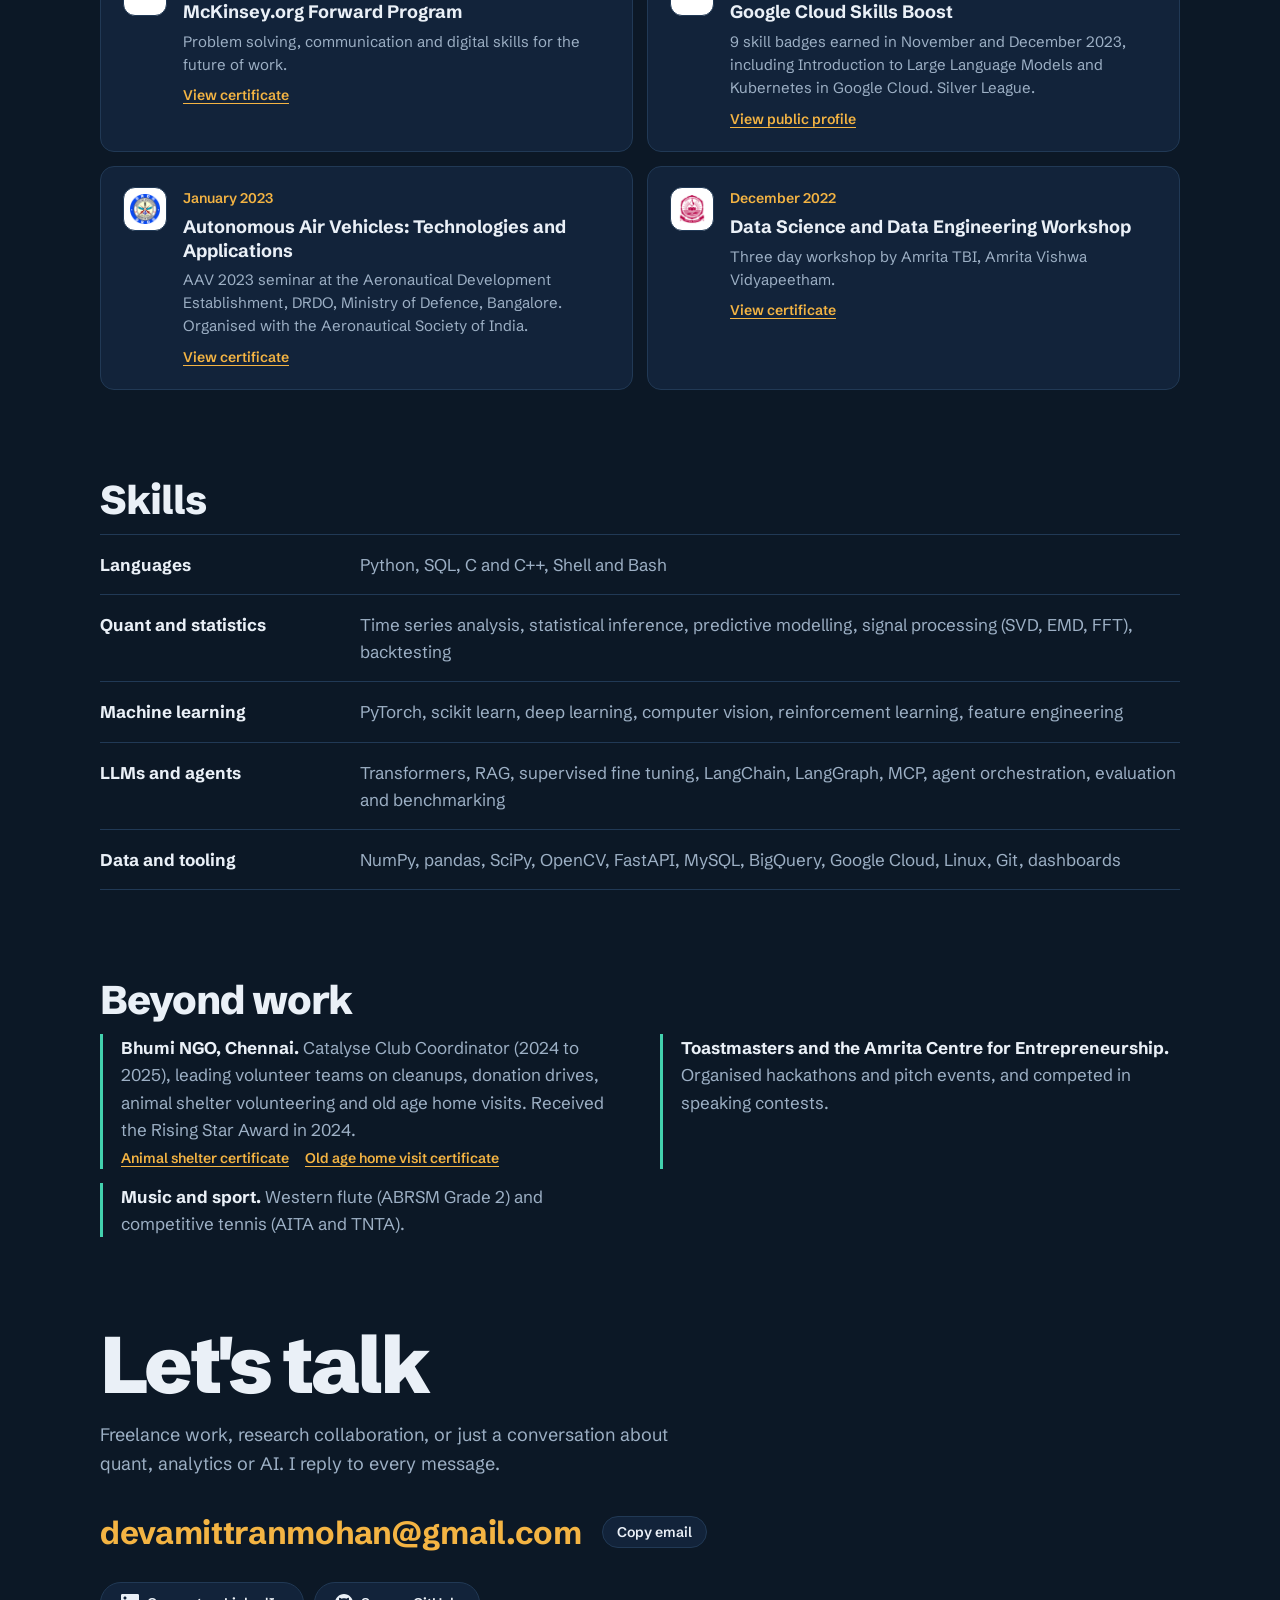
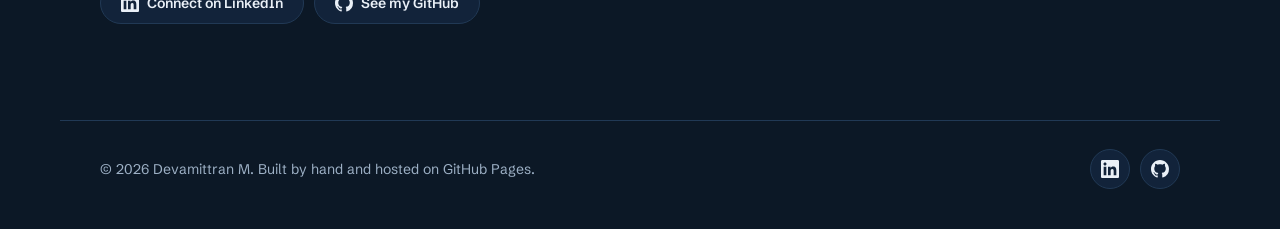
==== commit 3cbbc519: "Add literature survey page and recent work section" ====
--- a/index.html
+++ b/index.html
@@ -57,6 +57,7 @@
     <div class="topbar-inner">
       <a class="wordmark" href="#top">Devamittran M</a>
       <nav aria-label="Sections">
+        <a href="literature-survey/">Survey</a>
         <a href="#experience">Experience</a>
         <a href="#projects-section">Projects</a>
         <a href="#freelance">Freelance</a>
@@ -126,6 +127,19 @@
         <label class="toggle-line"><input type="checkbox" id="show-truth"> Show the true trend</label>
         <button type="button" class="btn btn-sm" id="resample">New sample</button>
       </div>
+    </section>
+
+    <!-- ================= RECENT WORK ================= -->
+    <section class="wrap section recent" id="recent" aria-labelledby="recent-title">
+      <h2 id="recent-title" class="section-title">Recent work</h2>
+      <a class="recent-card" href="literature-survey/" data-goatcounter-click="click-recent-survey">
+        <div>
+          <span class="tag t-quant">Literature survey, Note 1</span>
+          <h3>Pretrained forecasting models on stock returns: a cheaper baseline, not an edge</h3>
+          <p>Pretrained models such as Google’s TimesFM, Salesforce’s Moirai and Amazon’s Chronos won 8 of 10 tasks on daily stock returns, yet rarely beat simply forecasting zero. What that says about foundation models in finance.</p>
+        </div>
+        <span class="recent-go">Read the note</span>
+      </a>
     </section>
 
     <!-- ================= TRACKS + WORK ================= -->
@@ -223,6 +237,7 @@
           <h4>Foundation models in financial signal processing</h4>
           <p class="project-meta">Literature survey, in progress</p>
           <p>Surveying how large pretrained time series and language models are being applied to financial signals, where they beat classical methods, and where they still fall short.</p>
+          <p><a class="read-link" href="literature-survey/">Read my survey notes</a></p>
         </article>
 
         <article class="project" data-tracks="quant">
--- a/style.css
+++ b/style.css
@@ -394,6 +394,52 @@
 .org-logo-fill { background: #000; }
 .org-logo.org-logo-fill img, .affiliations .org-logo.org-logo-fill img { width: 100%; height: 100%; object-fit: cover; }
 
+/* ---------- Recent work (main page) ---------- */
+.recent-card {
+  display: grid; grid-template-columns: 1fr auto; gap: 16px 32px; align-items: end;
+  padding: 28px; border-radius: var(--r-lg); text-decoration: none; color: var(--ink);
+  background: linear-gradient(120deg, color-mix(in srgb, var(--quant) 14%, var(--bg-2)), var(--bg-2) 65%);
+  border: 1px solid var(--line); transition: border-color .2s, transform .2s;
+}
+.recent-card:hover { border-color: var(--quant); transform: translateY(-2px); }
+.recent-card h3 { margin: 10px 0 8px; font-size: 1.375rem; line-height: 1.25; letter-spacing: -0.015em; max-width: 34ch; }
+.recent-card p { margin: 0; color: var(--ink-soft); max-width: 62ch; }
+.recent-go { font-weight: 700; color: var(--quant); white-space: nowrap; }
+.recent-card:hover .recent-go { text-decoration: underline; text-underline-offset: 4px; }
+
+/* ---------- Literature survey page ---------- */
+.survey { max-width: 820px; padding-top: 40px; padding-bottom: 80px; }
+.back-link { display: inline-block; font-size: var(--fs-small); color: var(--ink-soft); text-decoration: none; margin-bottom: 32px; }
+.back-link:hover { color: var(--ink); }
+.survey-kicker { margin: 0 0 10px; color: var(--quant); font-weight: 600; font-size: var(--fs-small); }
+.survey-head h1 { font-size: clamp(2.25rem, 1.4rem + 3.5vw, 3.75rem); font-weight: 850; letter-spacing: -0.035em; line-height: 1; margin: 0 0 18px; }
+.survey-intro { color: var(--ink-soft); font-size: 1.125rem; margin: 0 0 48px; max-width: 62ch; }
+.note { padding: 32px clamp(20px, 4vw, 40px) 36px; border-radius: var(--r-lg); background: var(--bg-2); border: 1px solid var(--line); }
+.note-meta { display: flex; align-items: center; gap: 12px; font-size: var(--fs-small); color: var(--ink-soft); }
+.note-title { font-size: clamp(1.5rem, 1.1rem + 1.6vw, 2.125rem); line-height: 1.15; letter-spacing: -0.025em; margin: 14px 0 24px; }
+.glance { list-style: none; padding: 0; margin: 0 0 32px; display: grid; grid-template-columns: repeat(4, 1fr); gap: 10px; }
+.glance li { padding: 14px 16px; border-radius: var(--r-md); background: var(--bg); border: 1px solid var(--line); }
+.glance strong { display: block; font-size: 1.75rem; font-weight: 800; color: var(--quant); line-height: 1.1; font-feature-settings: "tnum" 1; }
+.glance span { display: block; font-size: 0.8125rem; color: var(--ink-soft); line-height: 1.4; margin-top: 4px; }
+.note-body { font-size: 1.0625rem; line-height: 1.75; }
+.note-body p { margin: 0 0 1.1em; max-width: 68ch; }
+.note-body h3 { font-size: 1.125rem; margin: 1.8em 0 0.6em; }
+.note-body a { text-decoration-color: var(--quant); text-underline-offset: 3px; }
+.takeaway {
+  margin: 0 0 1em; padding: 16px 20px; border-left: 4px solid var(--quant);
+  background: color-mix(in srgb, var(--quant) 10%, transparent); border-radius: 0 var(--r-md) var(--r-md) 0;
+  font-size: 1.25rem; font-weight: 700; line-height: 1.4;
+}
+.note-links { display: flex; flex-wrap: wrap; align-items: center; gap: 10px; margin-top: 28px; padding-top: 24px; border-top: 1px solid var(--line); }
+.cite { flex-basis: 100%; margin: 6px 0 0; font-size: var(--fs-small); color: var(--ink-soft); }
+.survey-cta { margin-top: 48px; }
+.survey-cta h2 { font-size: 1.375rem; margin: 0 0 8px; }
+.survey-cta p { color: var(--ink-soft); margin: 0 0 18px; max-width: 60ch; }
+@media (max-width: 720px) {
+  .glance { grid-template-columns: repeat(2, 1fr); }
+  .recent-card { grid-template-columns: 1fr; }
+}
+
 /* ---------- Social buttons (brand colour on hover) ---------- */
 .social svg { flex-shrink: 0; transition: transform .25s; }
 .social:hover svg { transform: scale(1.12); }
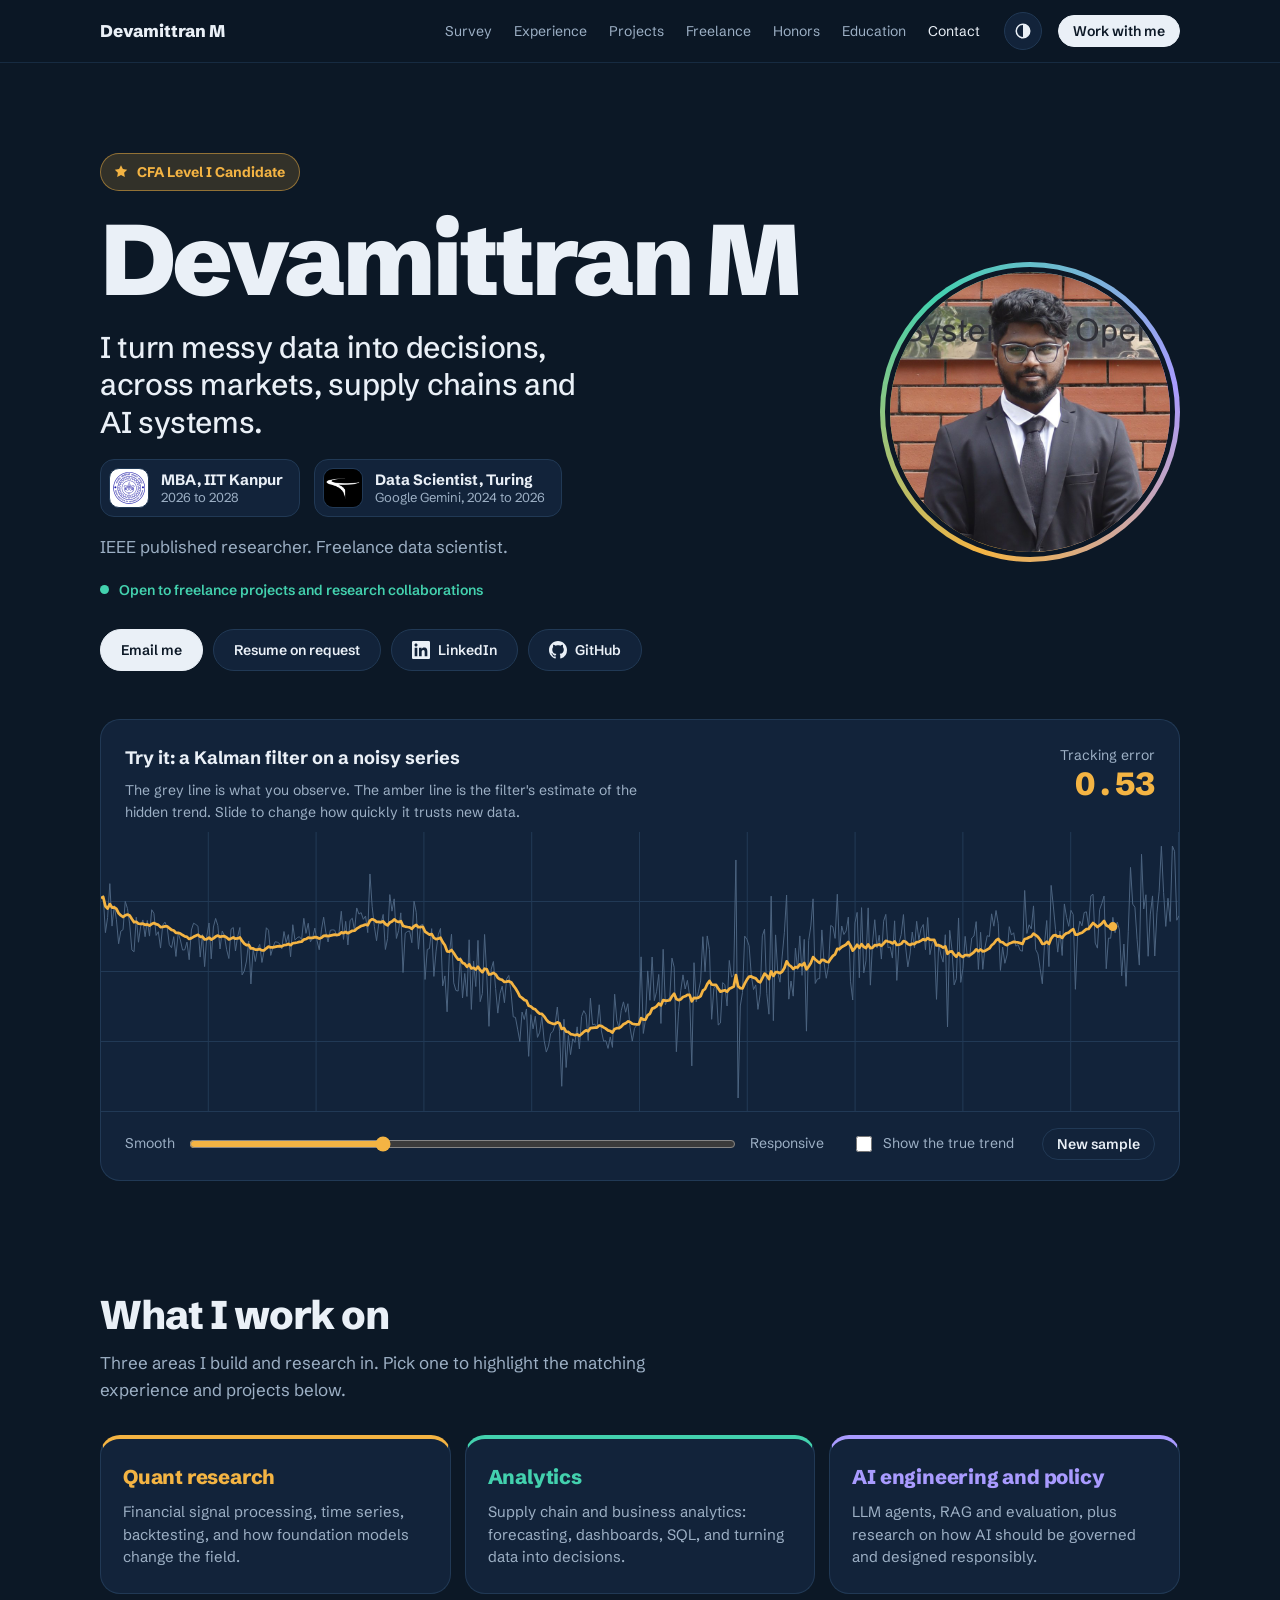
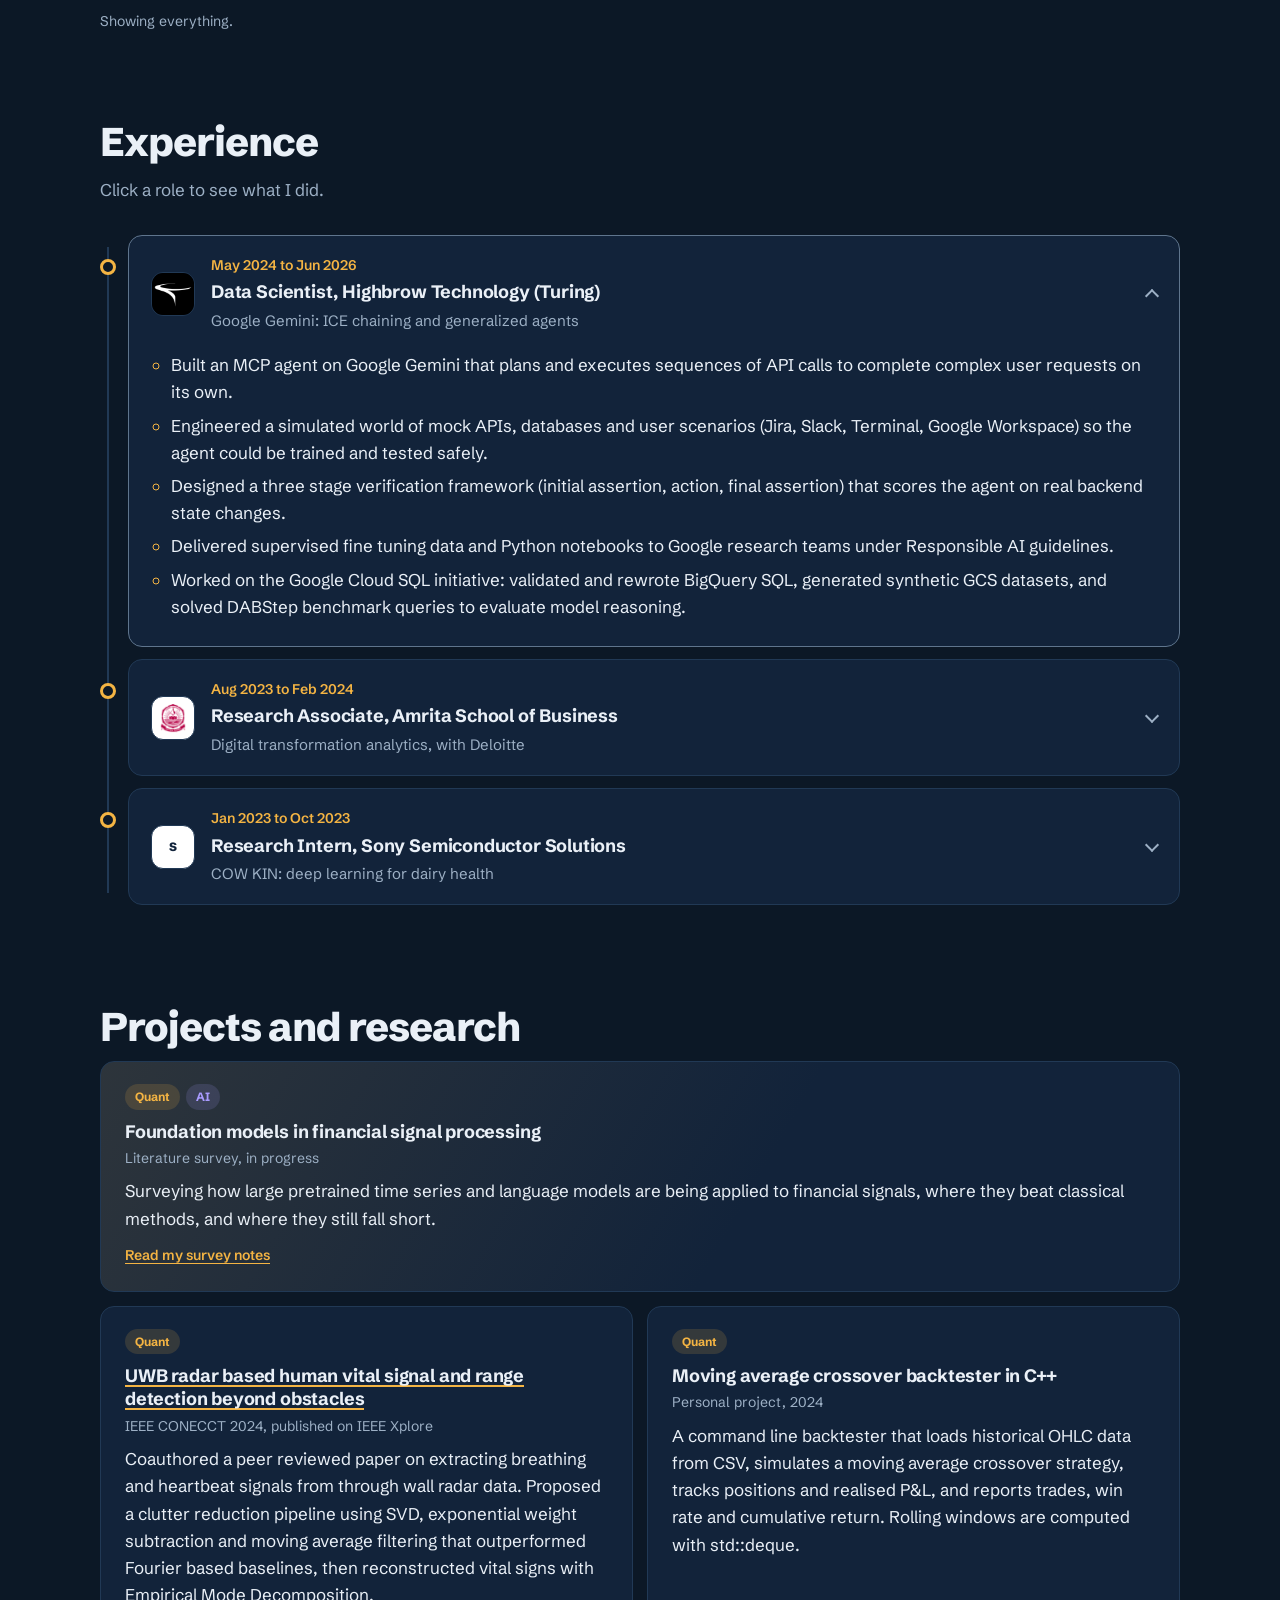
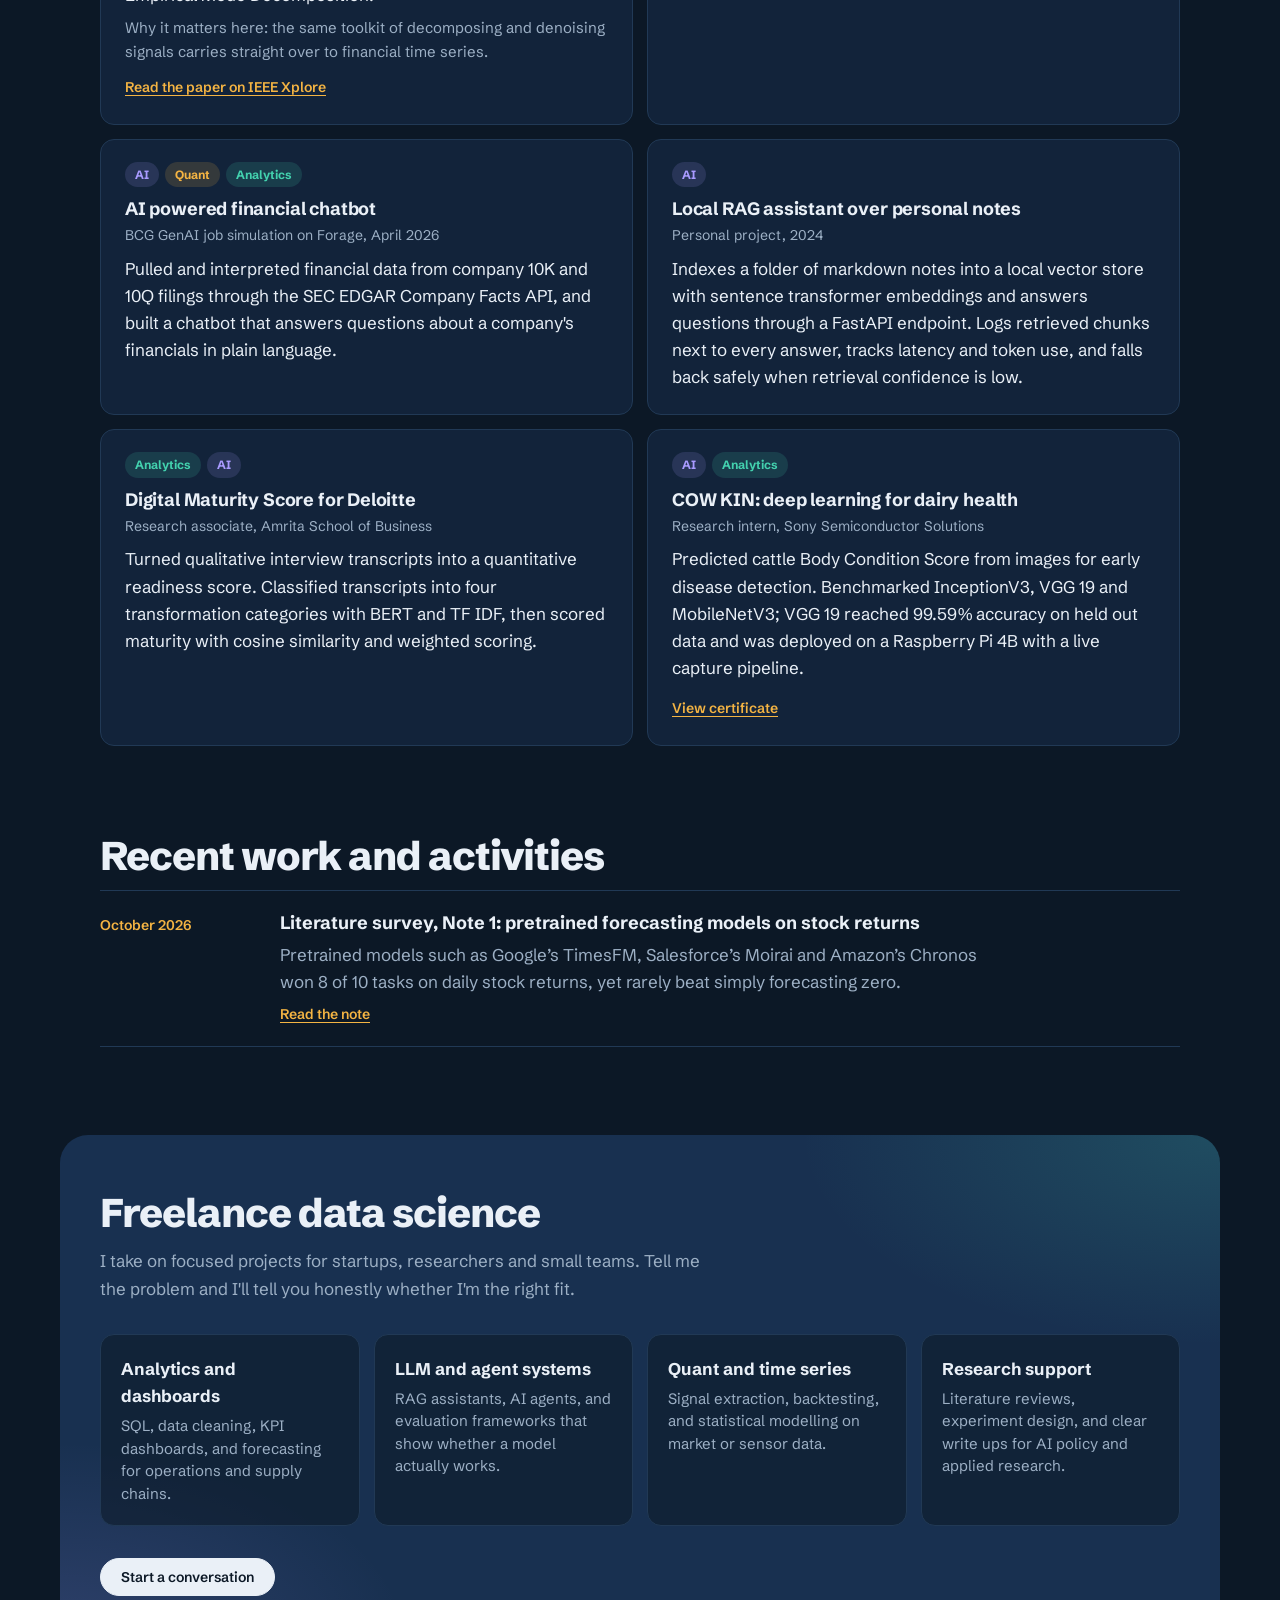
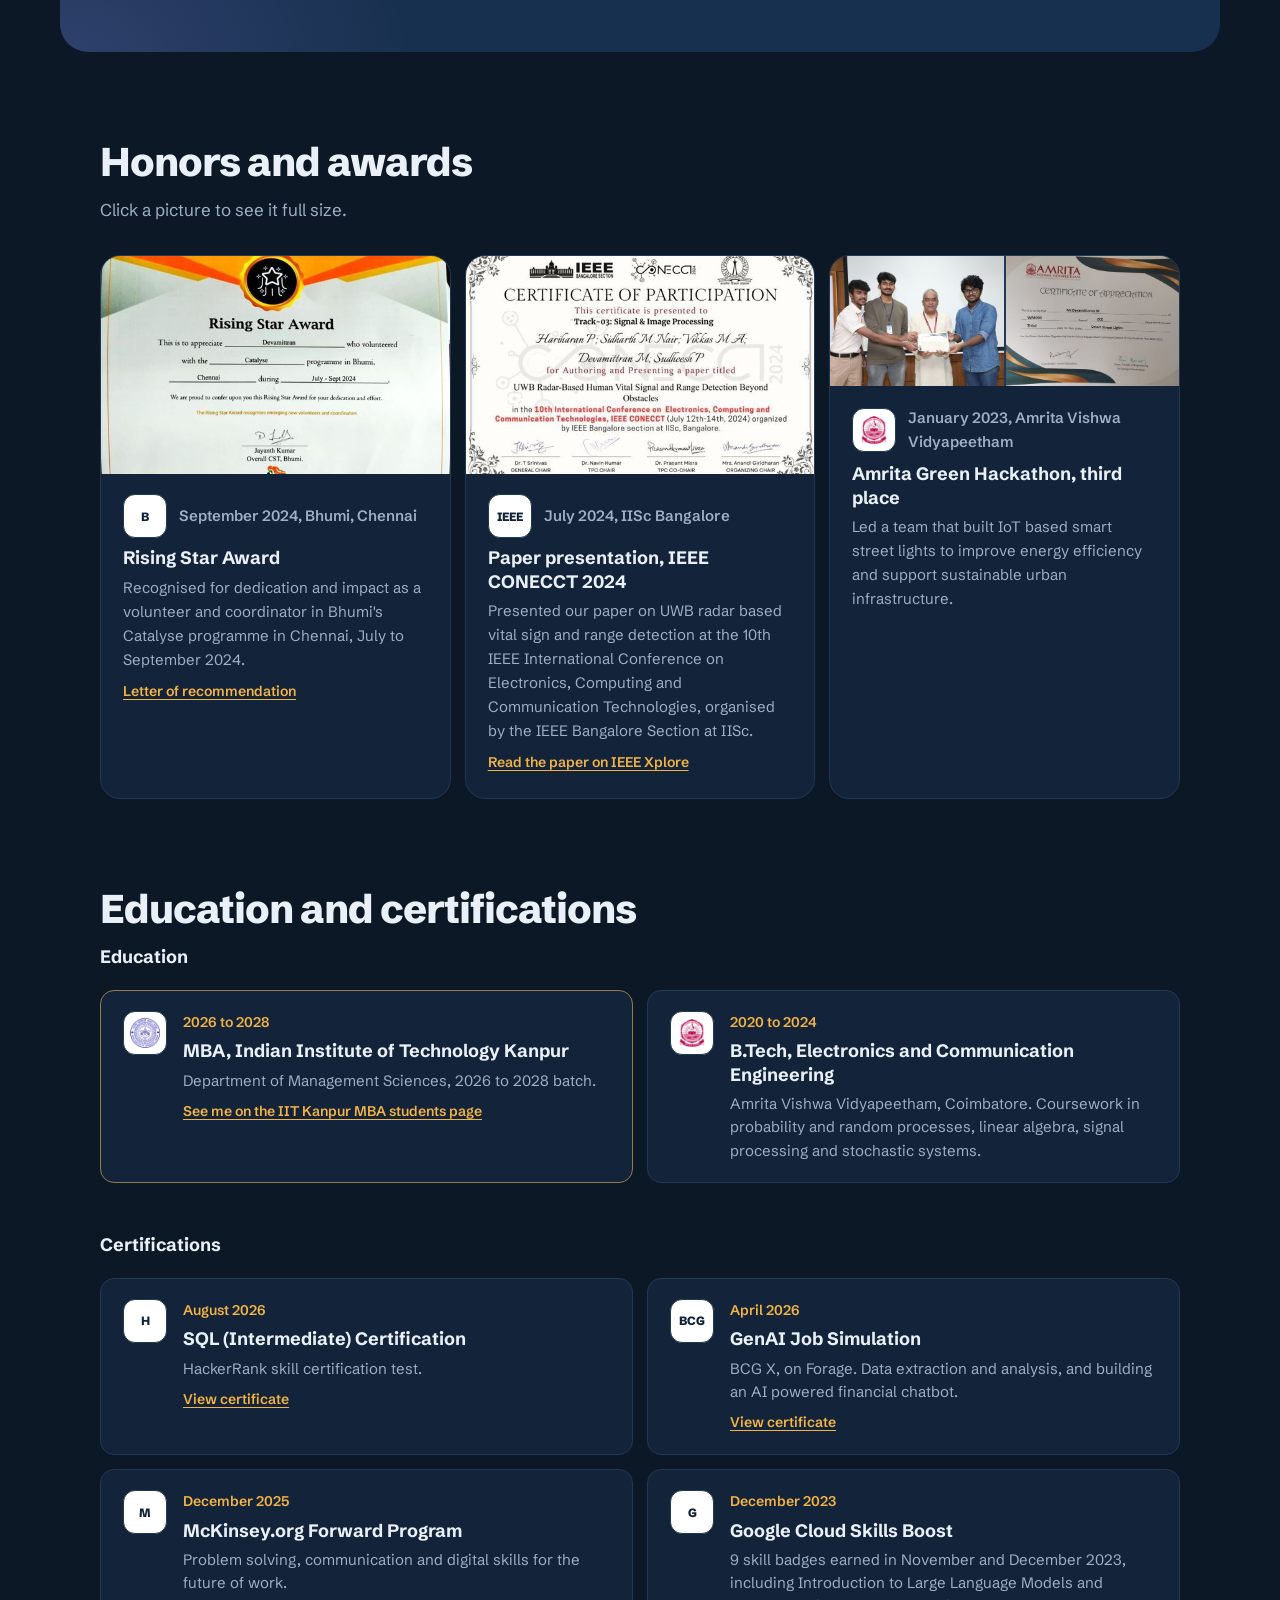
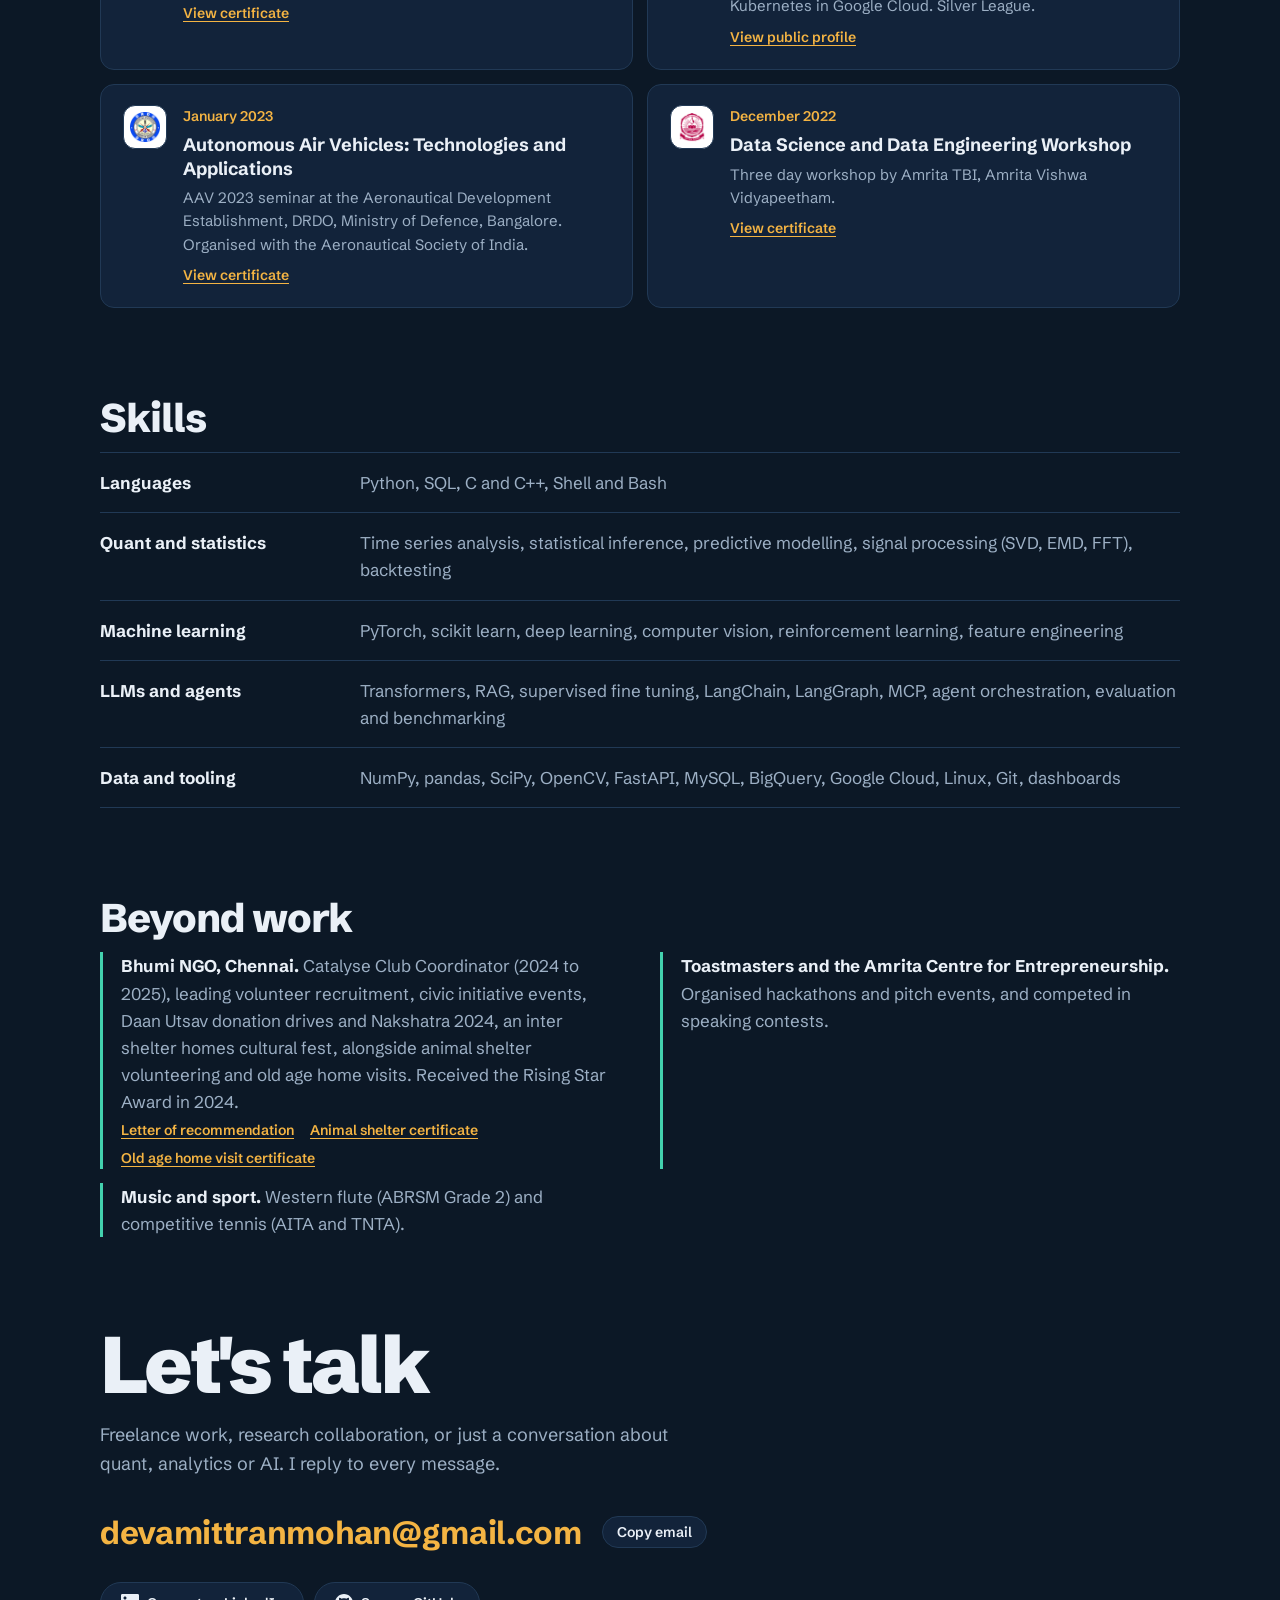
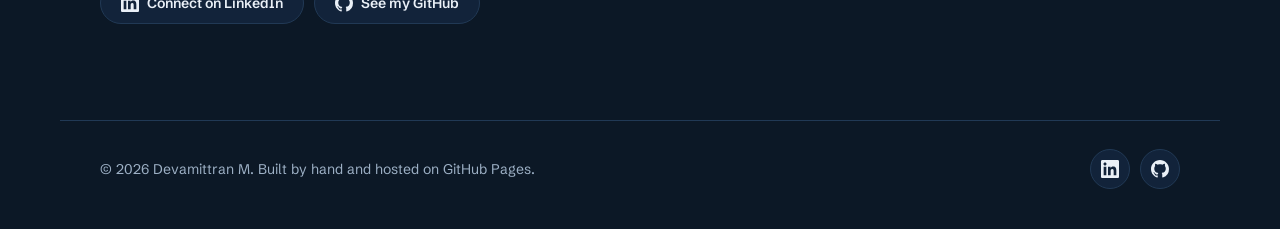
==== commit 8d2a78b4: "Make recent work a regular section, link Bhumi recommendation letter" ====
--- a/index.html
+++ b/index.html
@@ -127,19 +127,6 @@
         <label class="toggle-line"><input type="checkbox" id="show-truth"> Show the true trend</label>
         <button type="button" class="btn btn-sm" id="resample">New sample</button>
       </div>
-    </section>
-
-    <!-- ================= RECENT WORK ================= -->
-    <section class="wrap section recent" id="recent" aria-labelledby="recent-title">
-      <h2 id="recent-title" class="section-title">Recent work</h2>
-      <a class="recent-card" href="literature-survey/" data-goatcounter-click="click-recent-survey">
-        <div>
-          <span class="tag t-quant">Literature survey, Note 1</span>
-          <h3>Pretrained forecasting models on stock returns: a cheaper baseline, not an edge</h3>
-          <p>Pretrained models such as Google’s TimesFM, Salesforce’s Moirai and Amazon’s Chronos won 8 of 10 tasks on daily stock returns, yet rarely beat simply forecasting zero. What that says about foundation models in finance.</p>
-        </div>
-        <span class="recent-go">Read the note</span>
-      </a>
     </section>
 
     <!-- ================= TRACKS + WORK ================= -->
@@ -287,6 +274,21 @@
       </div>
     </section>
 
+    <!-- ================= RECENT WORK ================= -->
+    <section class="wrap section" id="recent" aria-labelledby="recent-title">
+      <h2 id="recent-title" class="section-title">Recent work and activities</h2>
+      <ul class="activity">
+        <li>
+          <time datetime="2026-10">October 2026</time>
+          <div>
+            <h4><a href="literature-survey/" data-goatcounter-click="click-recent-survey">Literature survey, Note 1: pretrained forecasting models on stock returns</a></h4>
+            <p>Pretrained models such as Google’s TimesFM, Salesforce’s Moirai and Amazon’s Chronos won 8 of 10 tasks on daily stock returns, yet rarely beat simply forecasting zero.</p>
+            <a class="cert-link" href="literature-survey/">Read the note</a>
+          </div>
+        </li>
+      </ul>
+    </section>
+
     <!-- ================= FREELANCE ================= -->
     <section class="wrap section freelance" id="freelance" aria-labelledby="fl-title">
       <div class="freelance-head">
@@ -315,6 +317,7 @@
             <div class="honor-head"><span class="org-logo" aria-hidden="true"><img src="https://www.google.com/s2/favicons?domain=bhumi.ngo&amp;sz=128" alt="" width="40" height="40" loading="lazy" onerror="this.parentElement.classList.add('no-logo')"><span class="org-initials">B</span></span><p class="edu-when">September 2024, Bhumi, Chennai</p></div>
             <h4>Rising Star Award</h4>
             <p>Recognised for dedication and impact as a volunteer and coordinator in Bhumi's Catalyse programme in Chennai, July to September 2024.</p>
+            <a class="cert-link" href="artifacts/Devamittran%20Bhumi%20LOR.docx.pdf" target="_blank" rel="noopener" data-goatcounter-click="click-bhumi-lor">Letter of recommendation</a>
           </div>
         </article>
         <article class="honor">
@@ -429,7 +432,7 @@
     <section class="wrap section" id="beyond" aria-labelledby="beyond-title">
       <h2 id="beyond-title" class="section-title">Beyond work</h2>
       <ul class="beyond">
-        <li><strong>Bhumi NGO, Chennai.</strong> Catalyse Club Coordinator (2024 to 2025), leading volunteer teams on cleanups, donation drives, animal shelter volunteering and old age home visits. Received the Rising Star Award in 2024.<span class="beyond-links"><button type="button" class="cert-link" data-full="artifacts/web/bhumi-animal-shelter.jpg" data-caption="Bhumi certificate of participation, animal shelter volunteering, July 2024">Animal shelter certificate</button><button type="button" class="cert-link" data-full="artifacts/web/bhumi-old-age-home.jpg" data-caption="Bhumi certificate of participation, old age home visit, July 2024">Old age home visit certificate</button></span></li>
+        <li><strong>Bhumi NGO, Chennai.</strong> Catalyse Club Coordinator (2024 to 2025), leading volunteer recruitment, civic initiative events, Daan Utsav donation drives and Nakshatra 2024, an inter shelter homes cultural fest, alongside animal shelter volunteering and old age home visits. Received the Rising Star Award in 2024.<span class="beyond-links"><a class="cert-link" href="artifacts/Devamittran%20Bhumi%20LOR.docx.pdf" target="_blank" rel="noopener" data-goatcounter-click="click-bhumi-lor">Letter of recommendation</a><button type="button" class="cert-link" data-full="artifacts/web/bhumi-animal-shelter.jpg" data-caption="Bhumi certificate of participation, animal shelter volunteering, July 2024">Animal shelter certificate</button><button type="button" class="cert-link" data-full="artifacts/web/bhumi-old-age-home.jpg" data-caption="Bhumi certificate of participation, old age home visit, July 2024">Old age home visit certificate</button></span></li>
         <li><strong>Toastmasters and the Amrita Centre for Entrepreneurship.</strong> Organised hackathons and pitch events, and competed in speaking contests.</li>
         <li><strong>Music and sport.</strong> Western flute (ABRSM Grade 2) and competitive tennis (AITA and TNTA).</li>
       </ul>
--- a/style.css
+++ b/style.css
@@ -440,6 +440,16 @@
   .recent-card { grid-template-columns: 1fr; }
 }
 
+/* ---------- Recent activity list ---------- */
+.activity { list-style: none; margin: 0; padding: 0; border-top: 1px solid var(--line); }
+.activity li { display: grid; grid-template-columns: 160px 1fr; gap: 20px; padding: 20px 0; border-bottom: 1px solid var(--line); }
+.activity time { font-size: var(--fs-small); font-weight: 600; color: var(--quant); padding-top: 3px; }
+.activity h4 { margin: 0 0 6px; font-size: var(--fs-h4); line-height: 1.35; }
+.activity h4 a { text-decoration: none; }
+.activity h4 a:hover { color: var(--quant); }
+.activity p { margin: 0; color: var(--ink-soft); max-width: 70ch; }
+@media (max-width: 720px) { .activity li { grid-template-columns: 1fr; gap: 4px; } }
+
 /* ---------- Social buttons (brand colour on hover) ---------- */
 .social svg { flex-shrink: 0; transition: transform .25s; }
 .social:hover svg { transform: scale(1.12); }
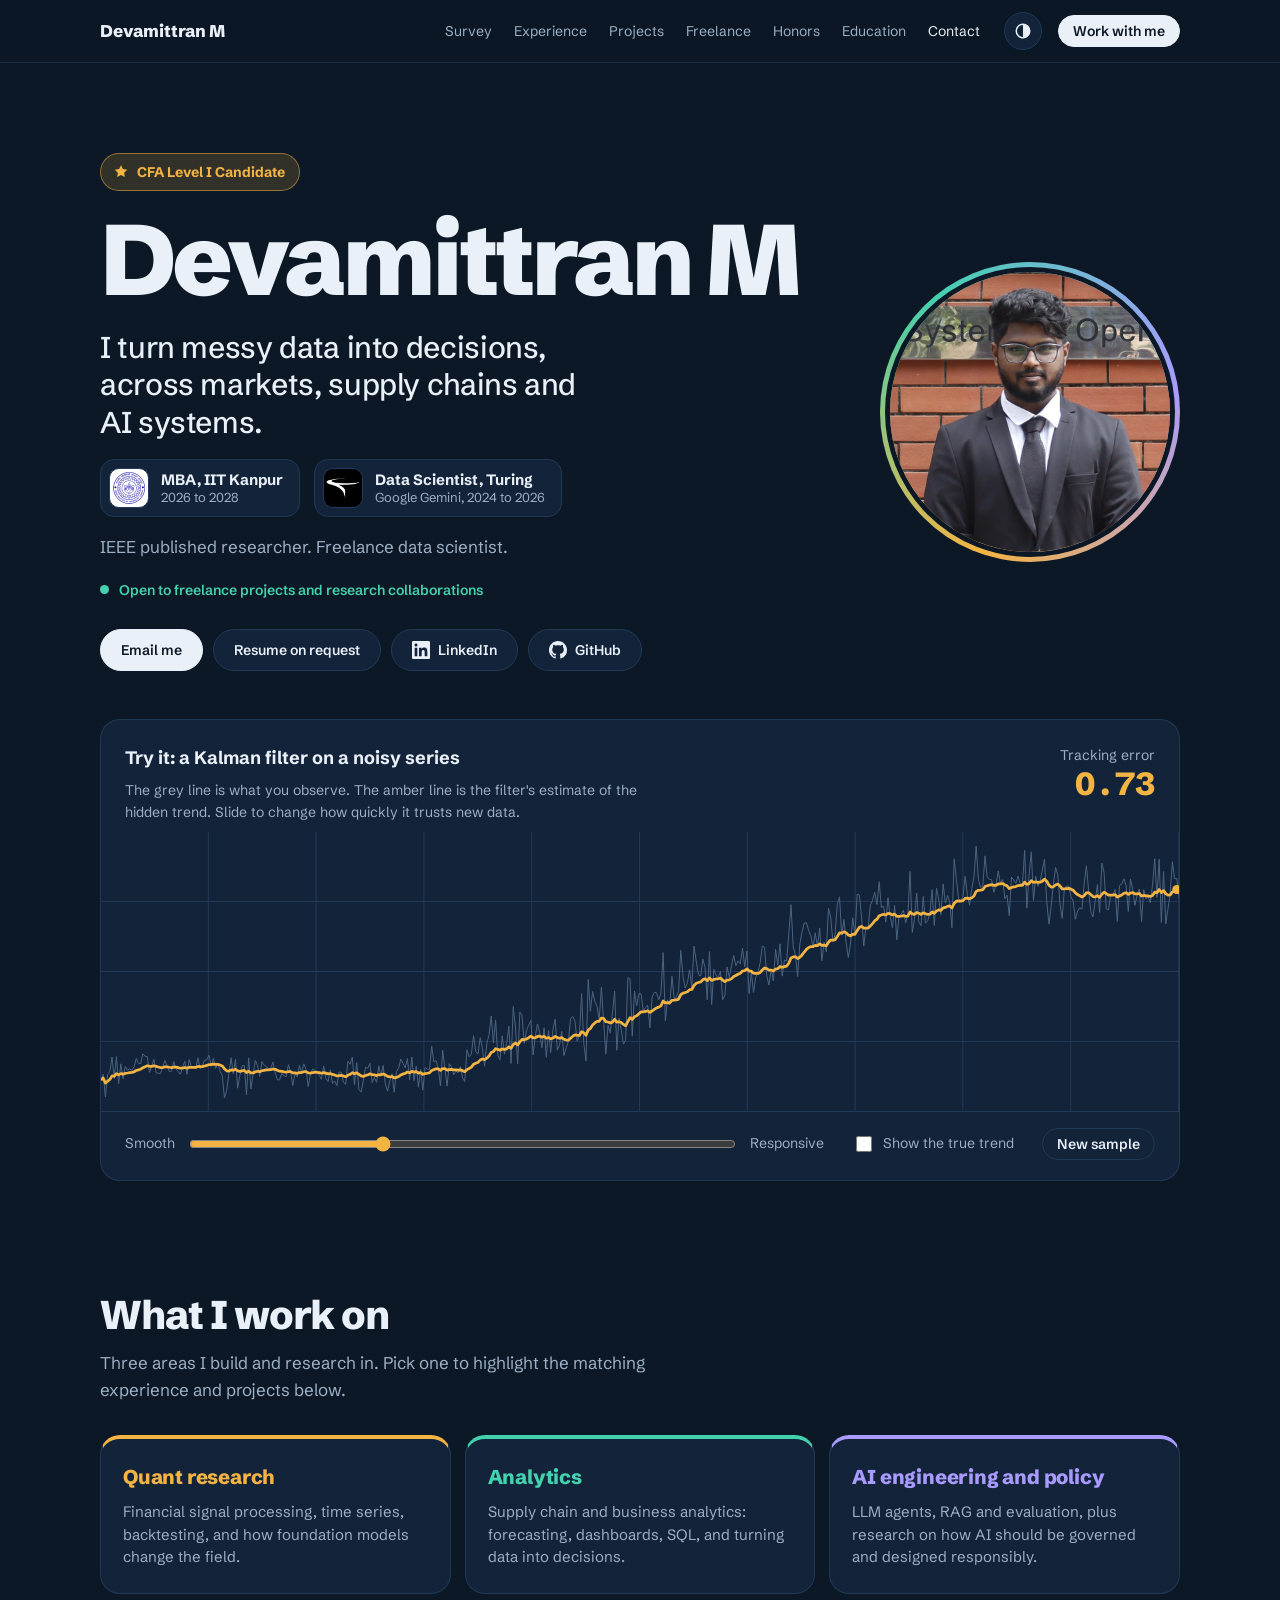
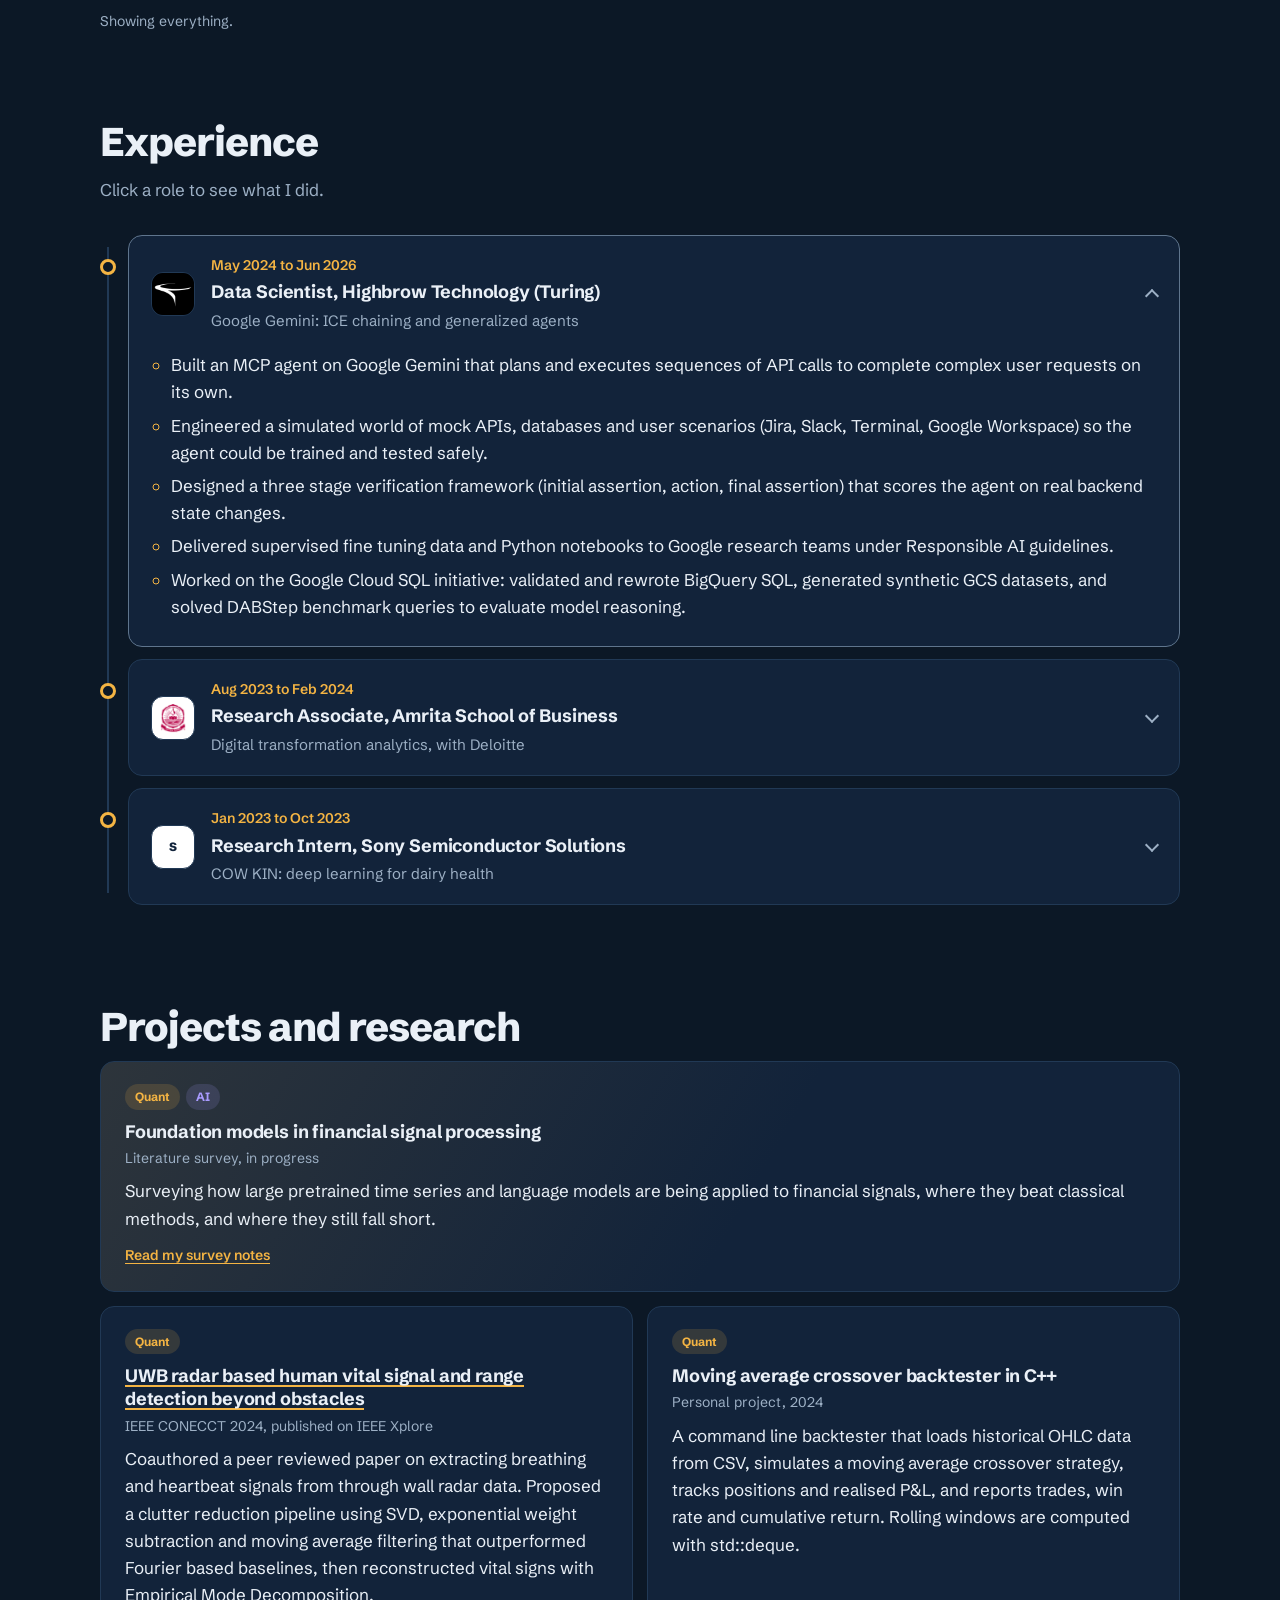
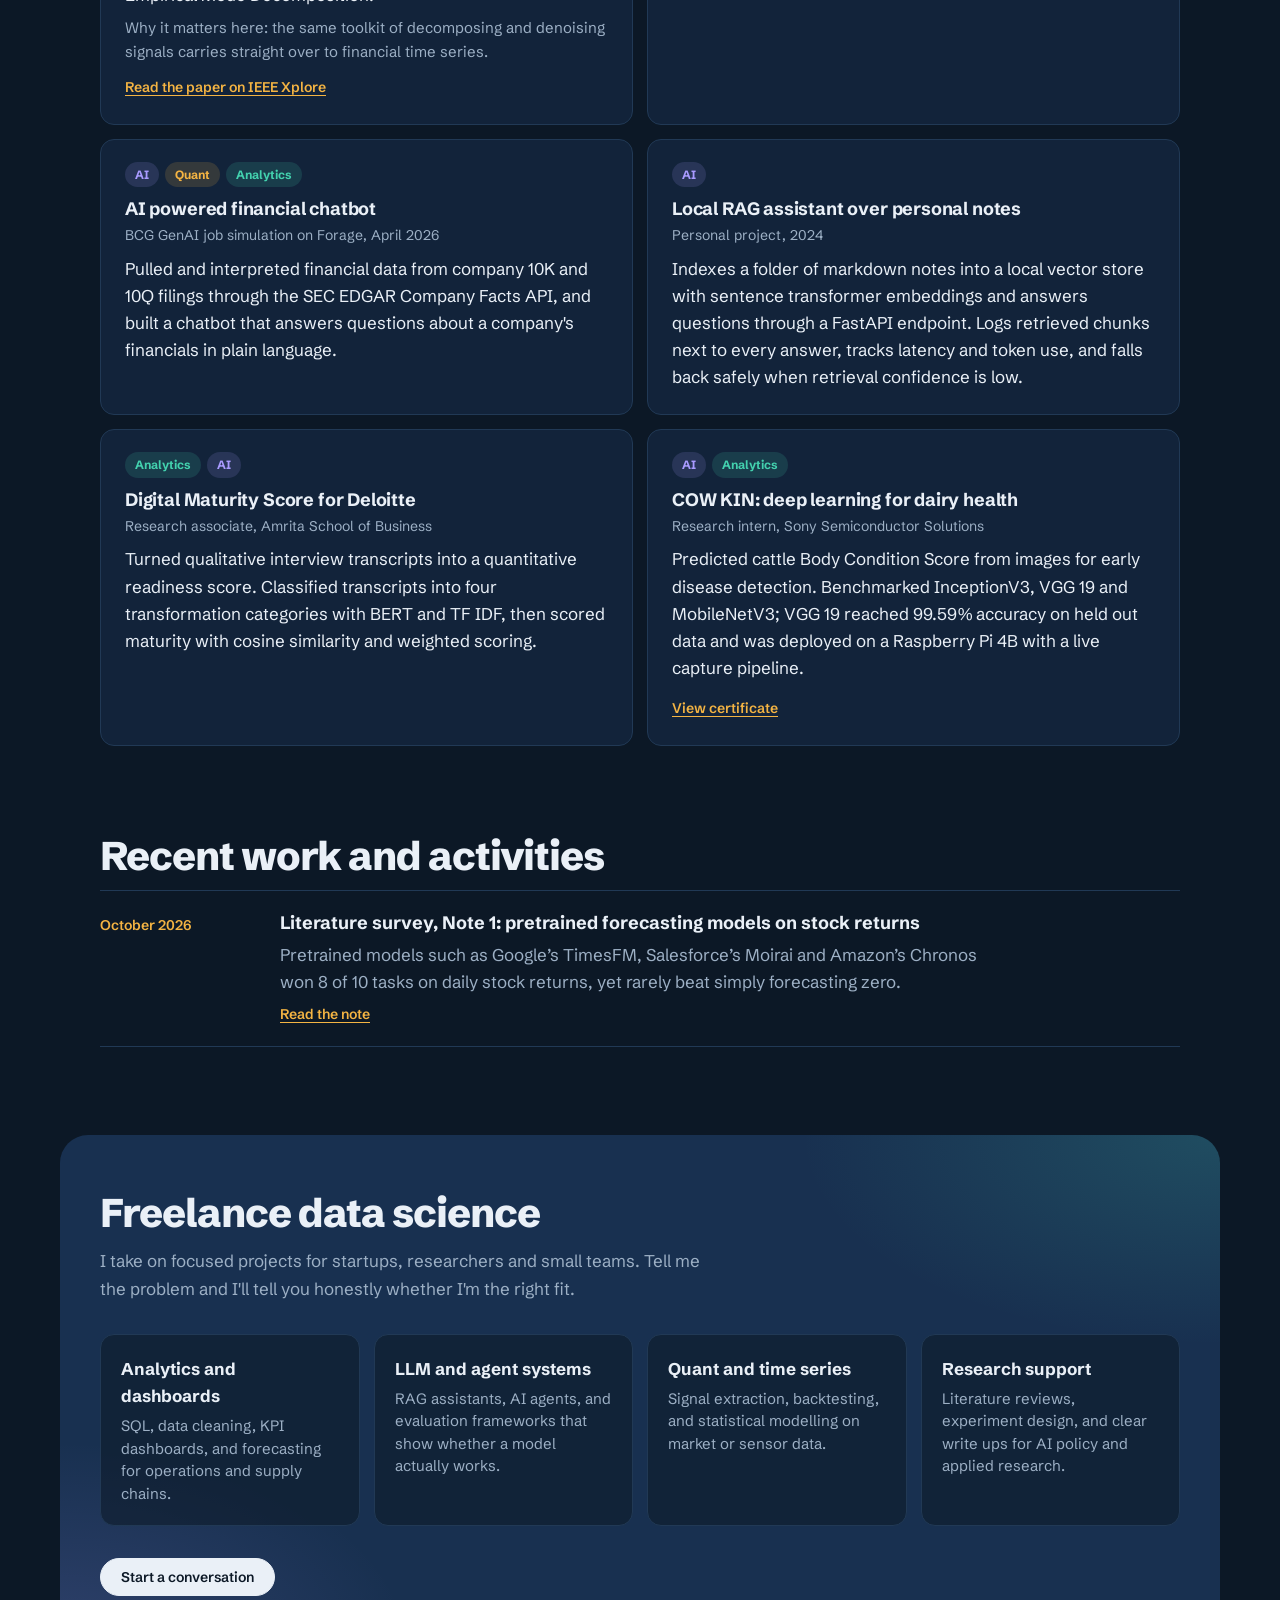
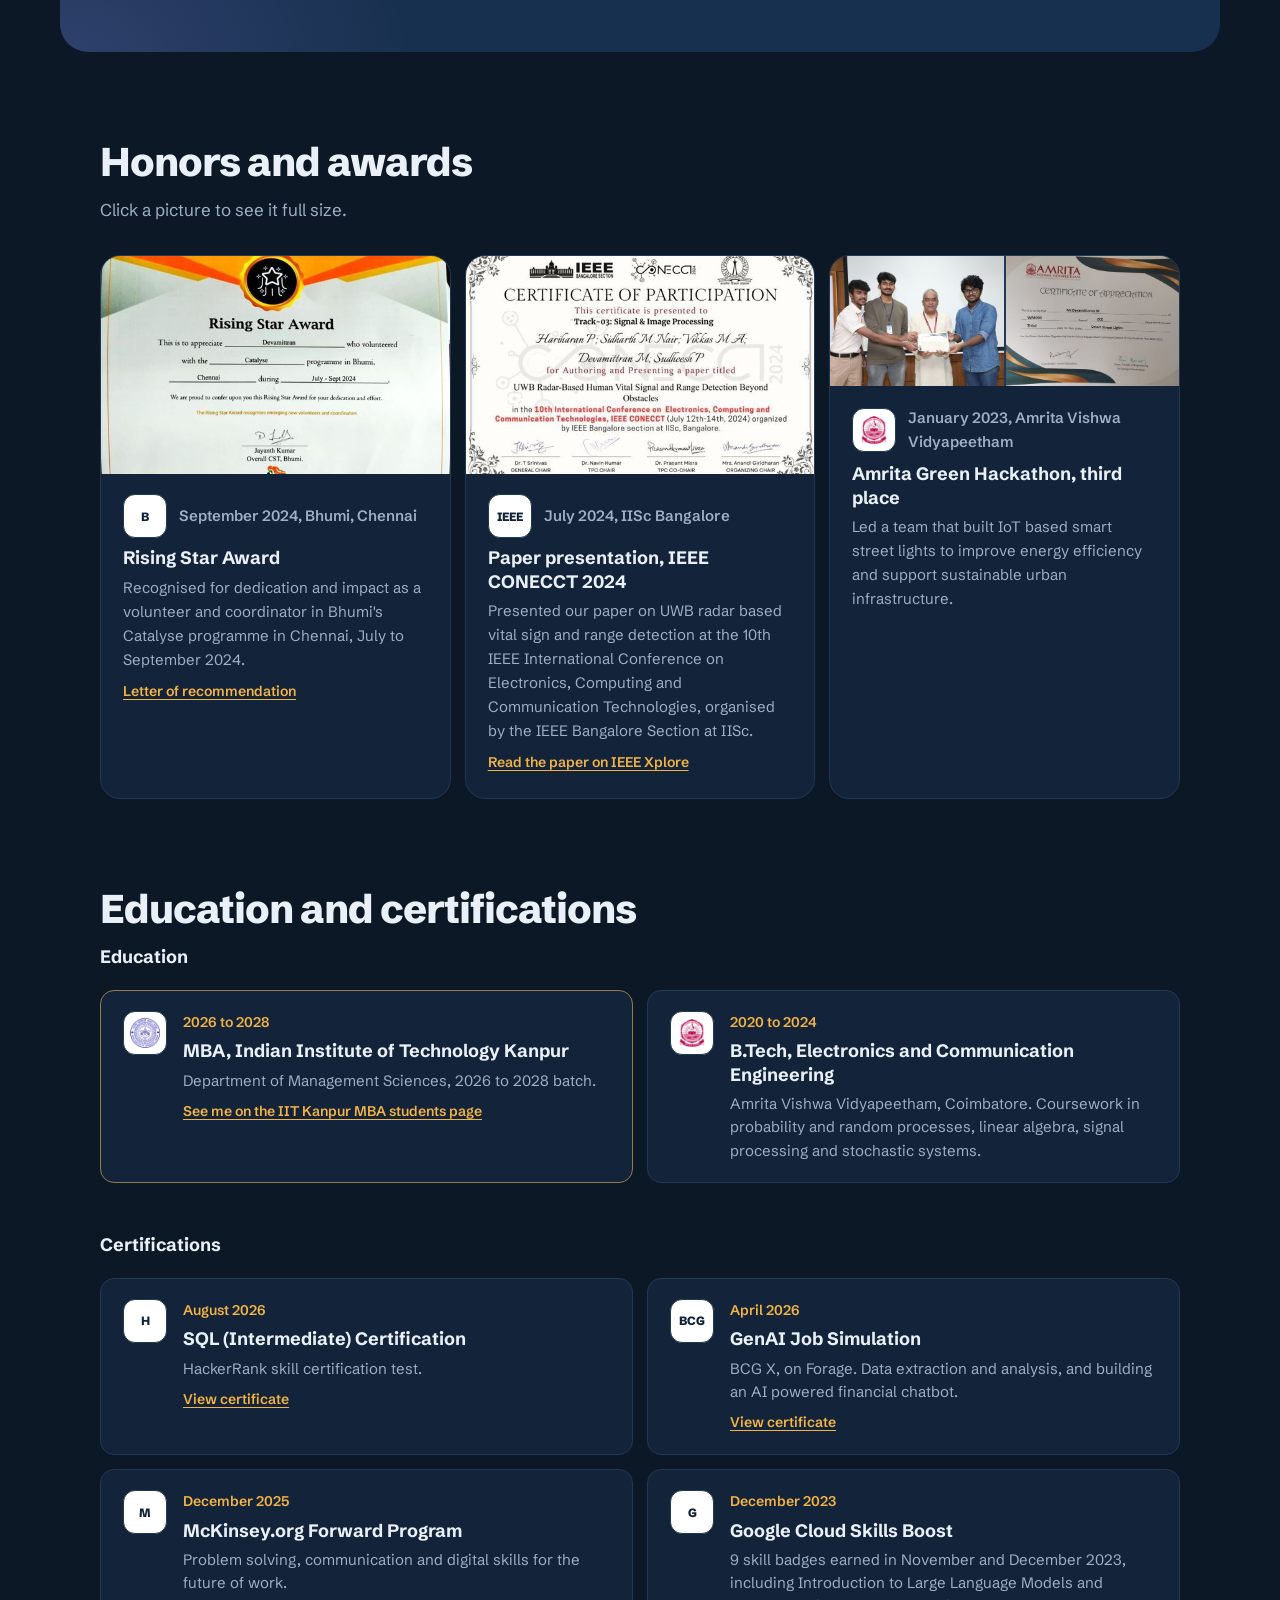
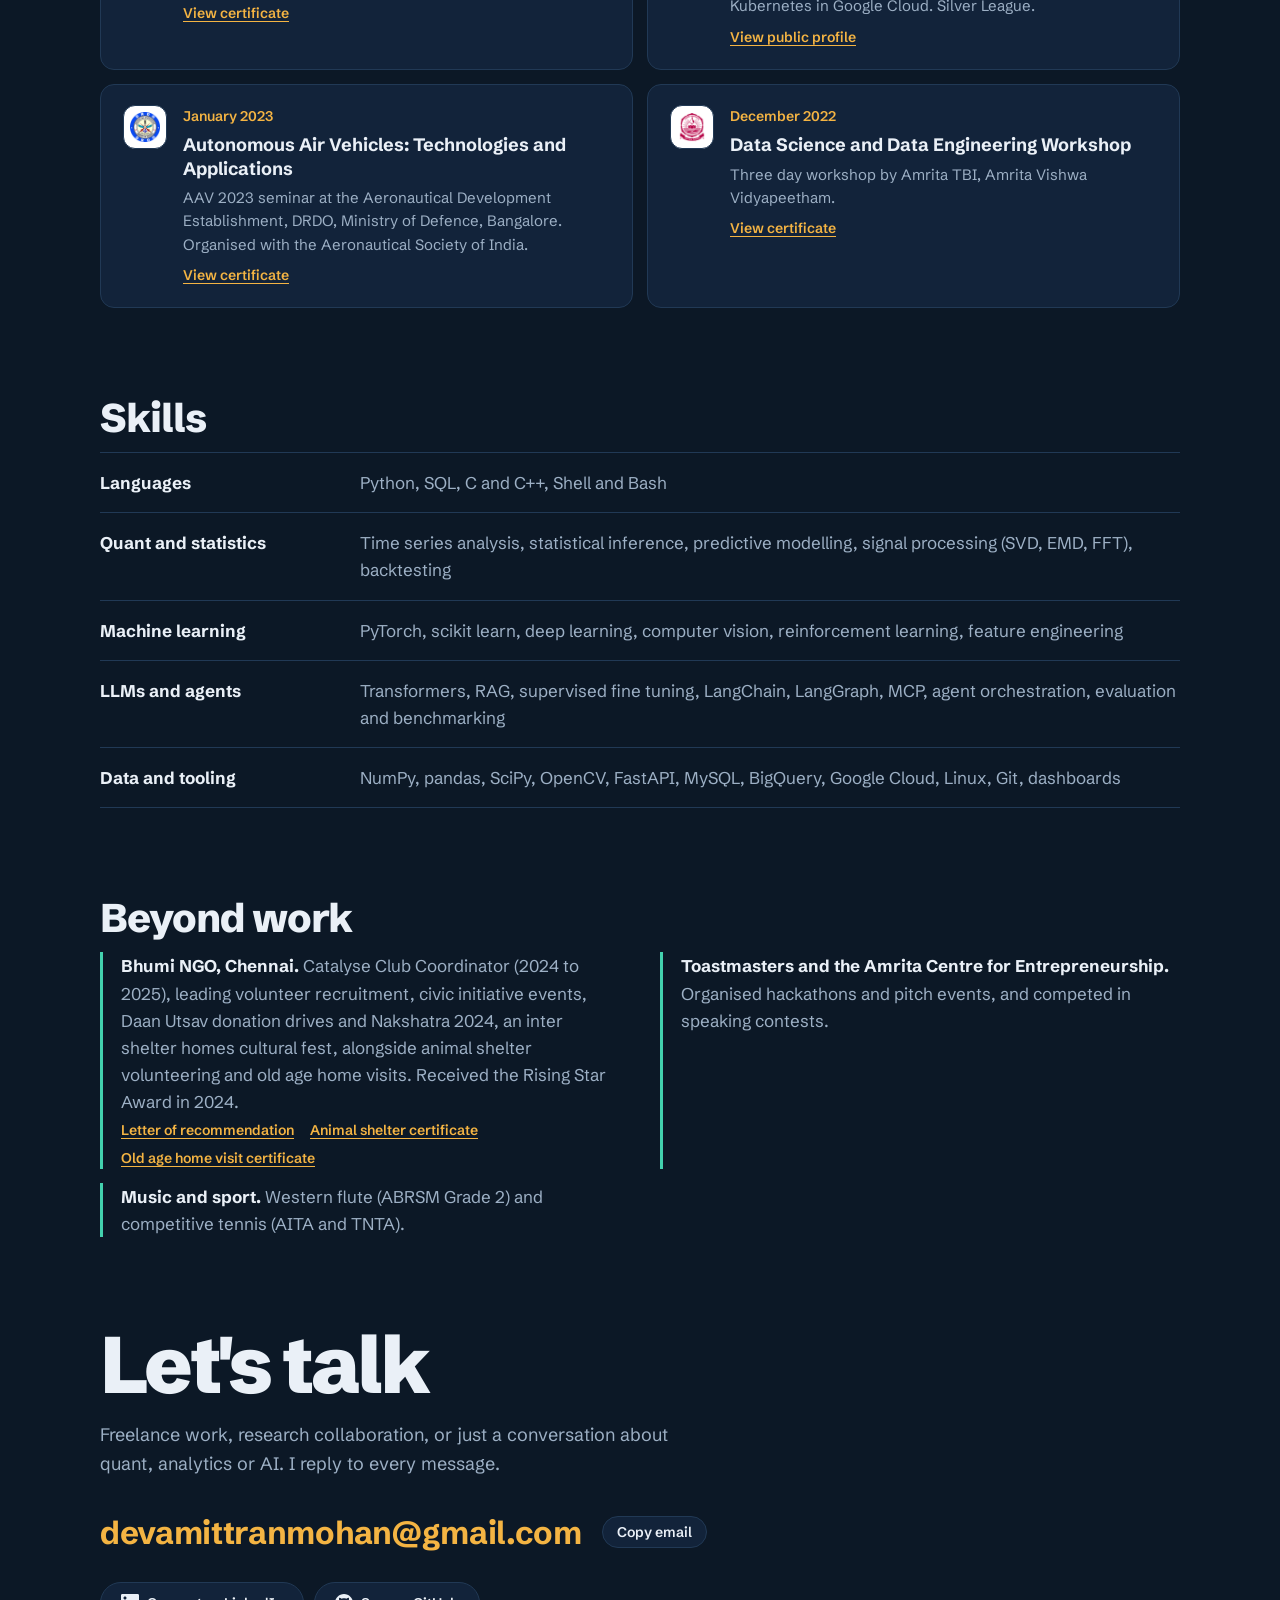
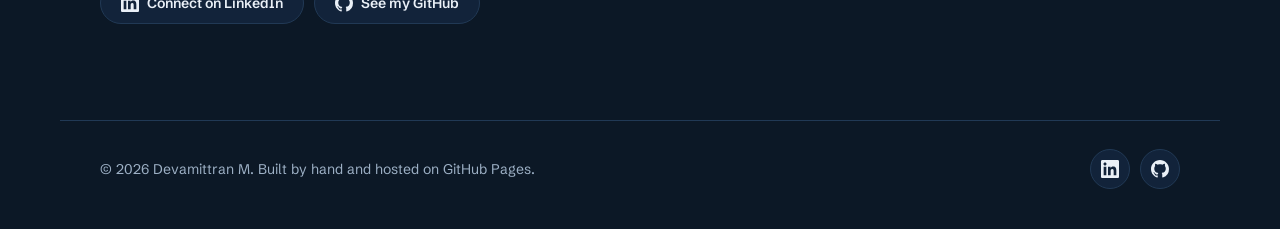
==== commit bc4217ba: "Add Dr. Radhakrishnan Balakrishnan's affiliations" ====
--- a/index.html
+++ b/index.html
@@ -188,7 +188,7 @@
             </span>
             </summary>
             <ul>
-              <li>Worked under Dr. Radhakrishnan Balakrishnan on a Deloitte proof of concept to measure digital transformation maturity across organisations.</li>
+              <li>Worked under Dr. Radhakrishnan Balakrishnan (alumnus of the Indian Institute of Management Raipur and San Jose State University) on a Deloitte proof of concept to measure digital transformation maturity across organisations.</li>
               <li>Built NLP pipelines with BERT and TF IDF to classify interview transcripts into value, stakeholder, technology and organisation driven categories.</li>
               <li>Designed the Digital Maturity Score and documented the trade offs of each method in the final deliverables.</li>
             </ul>
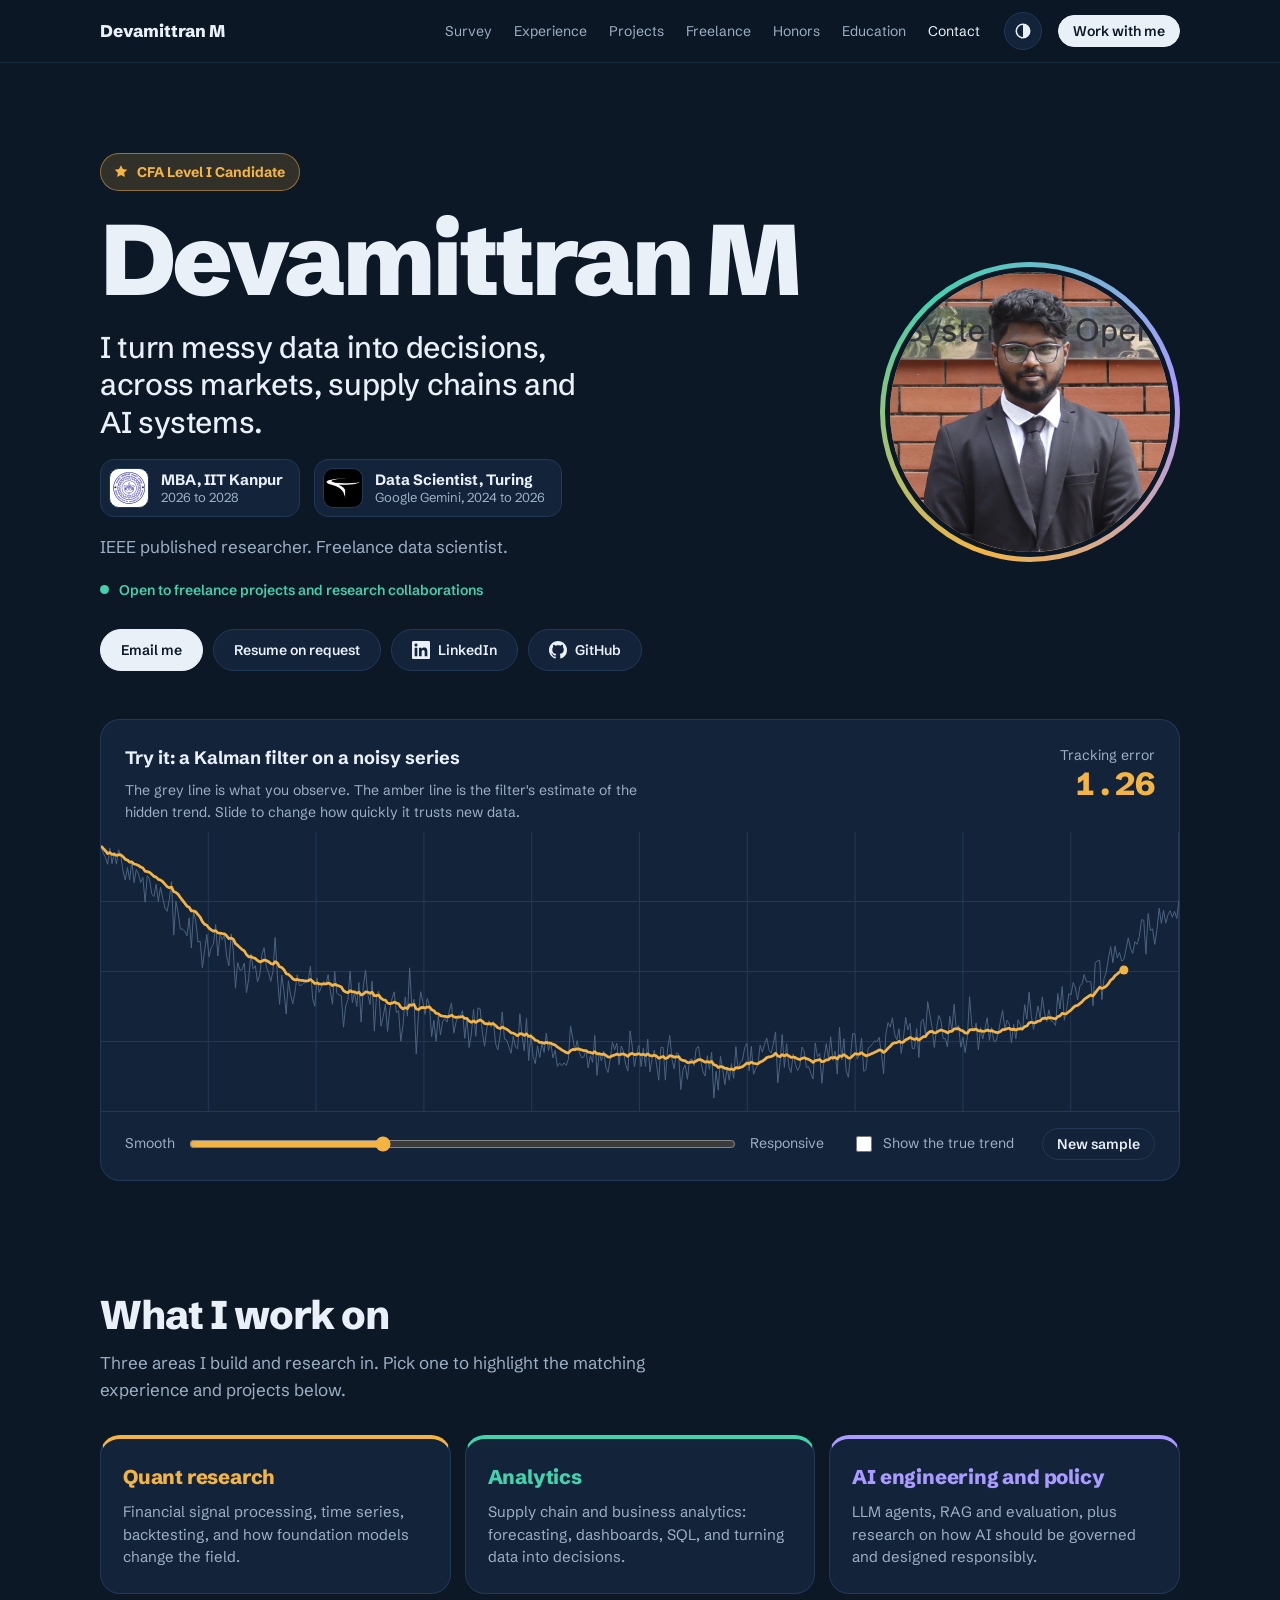
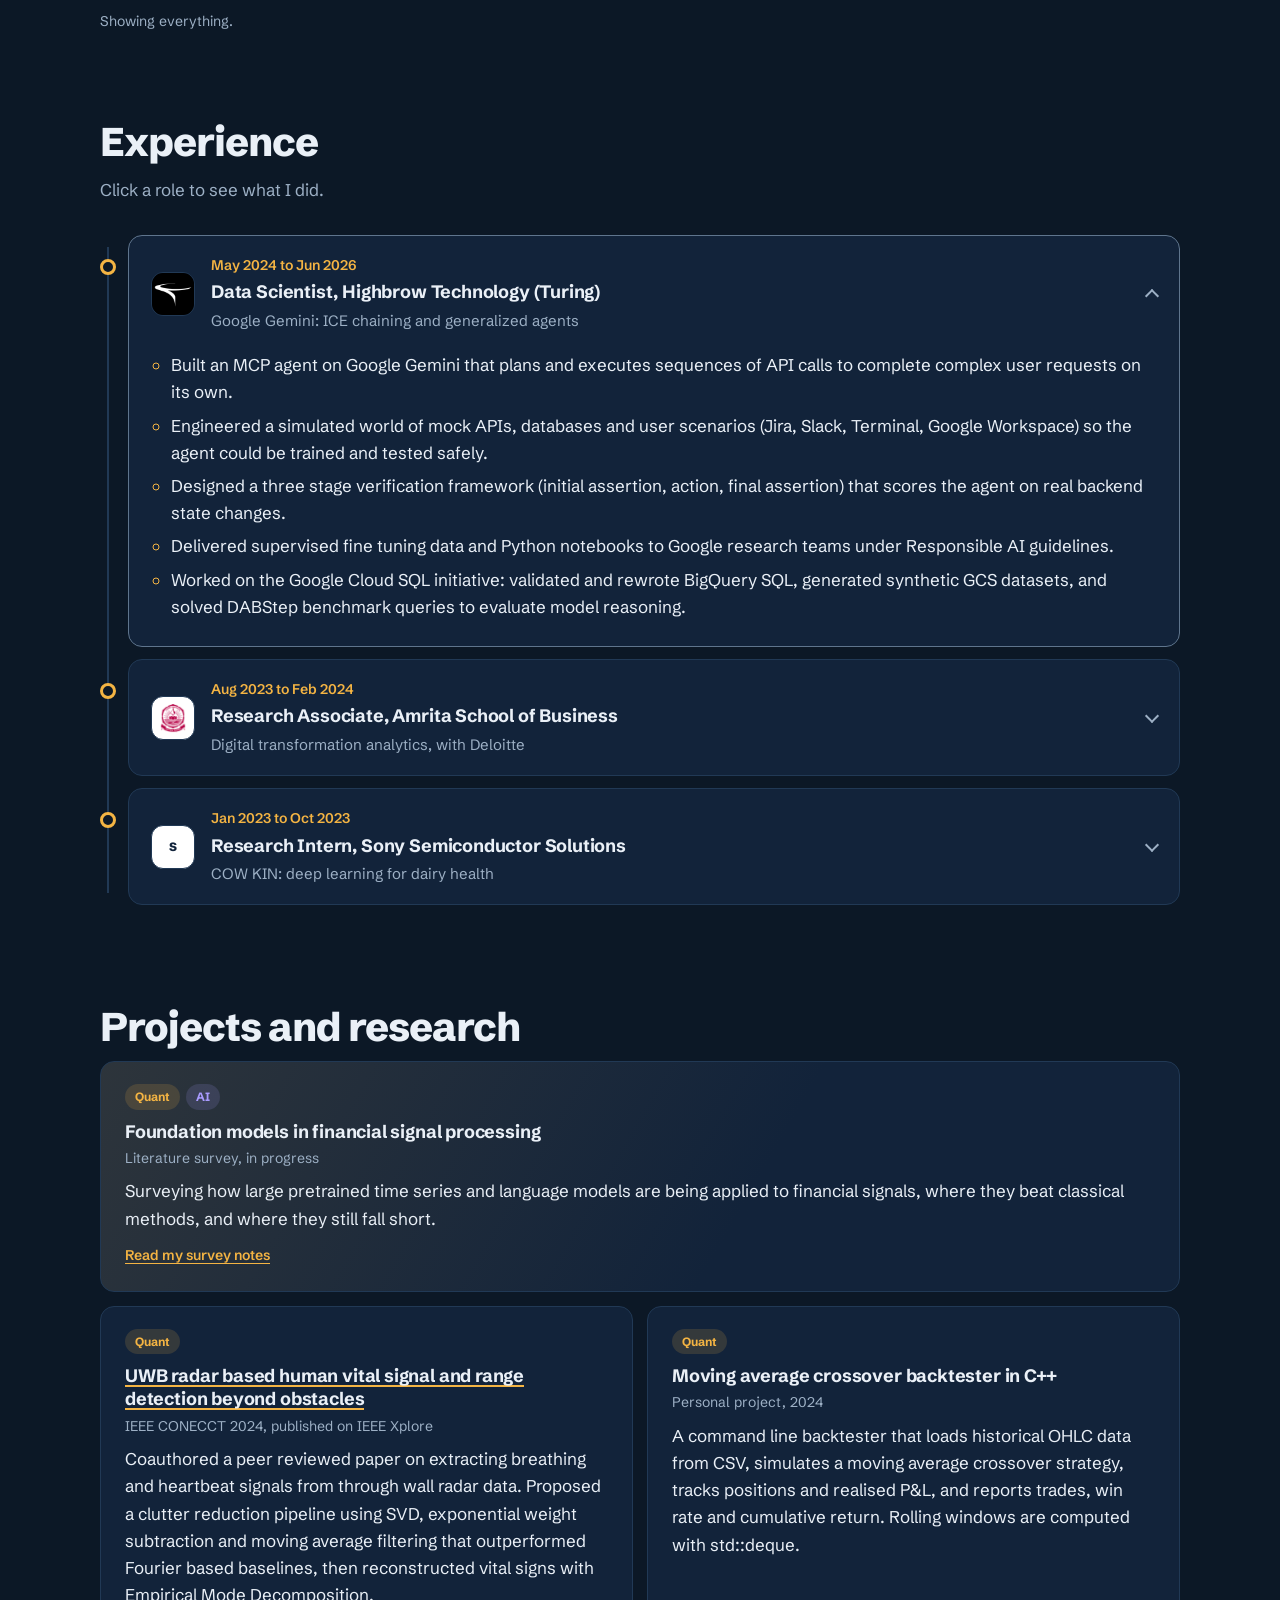
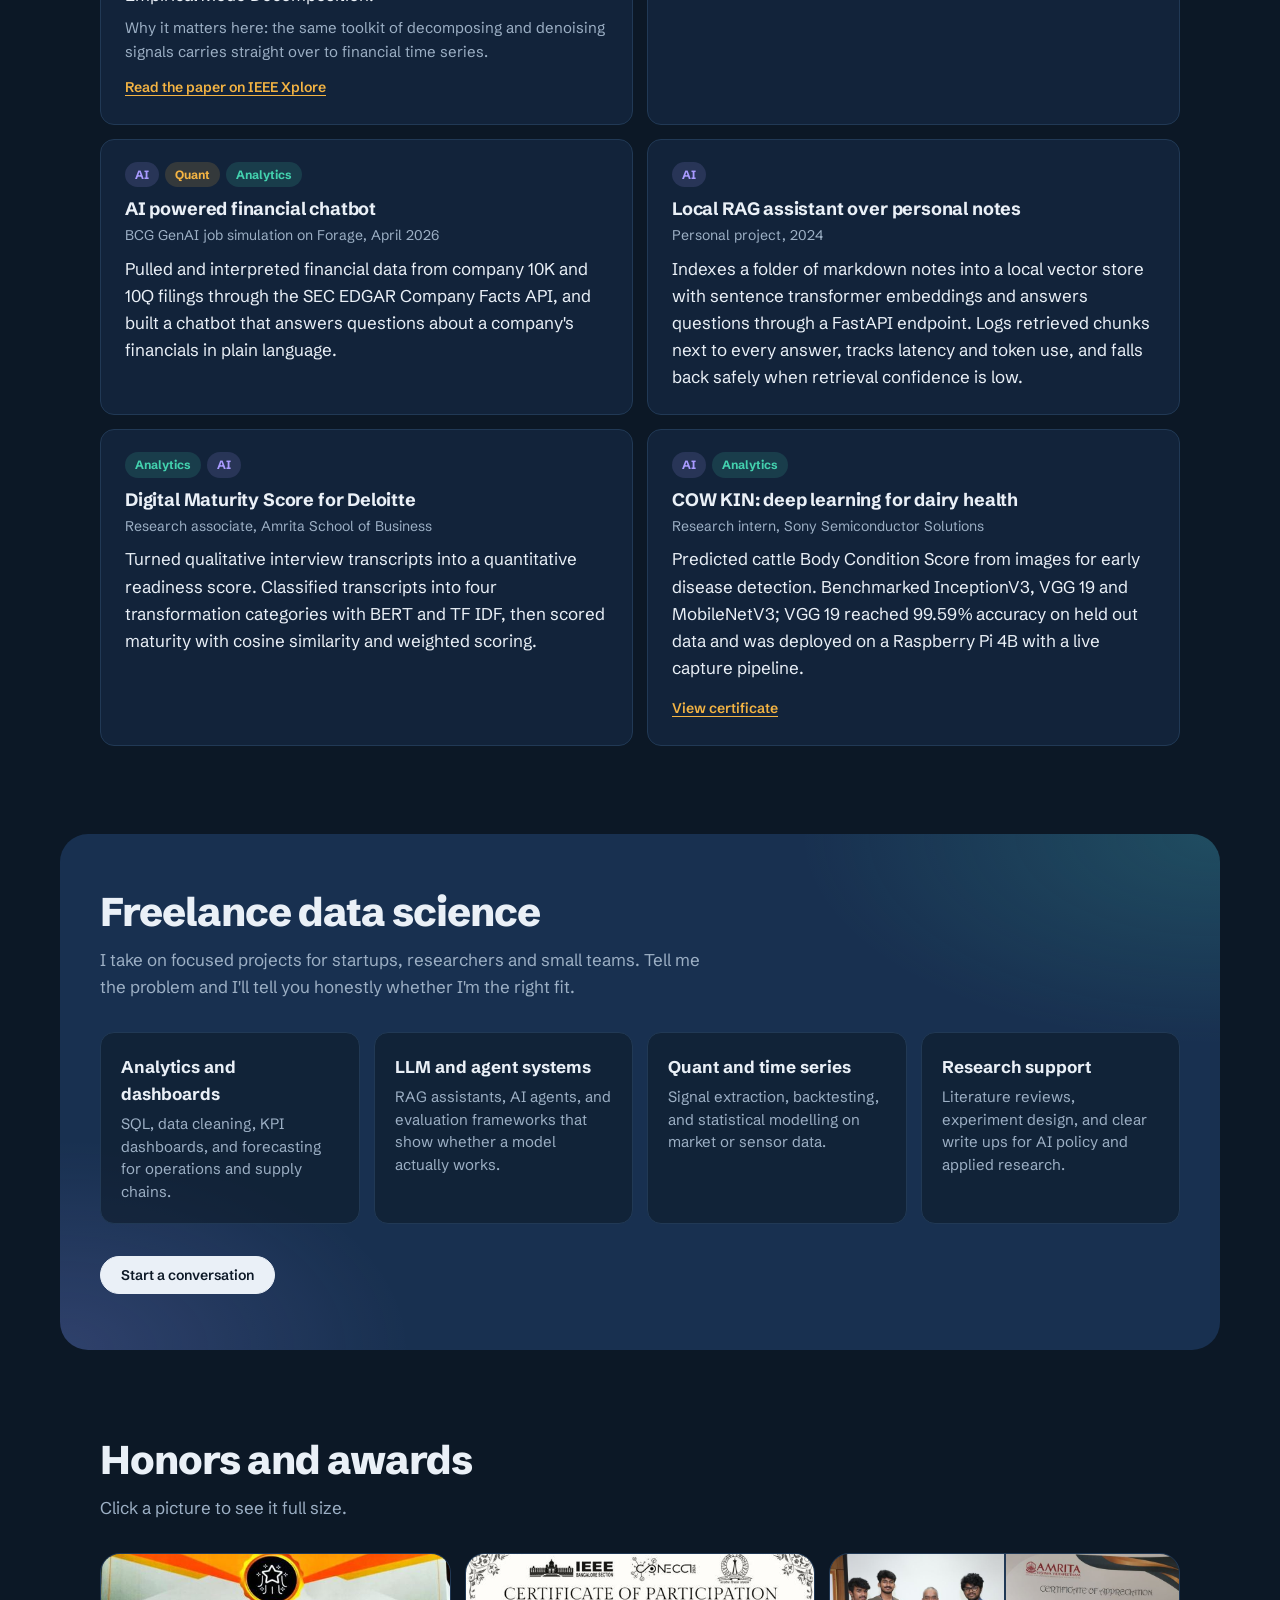
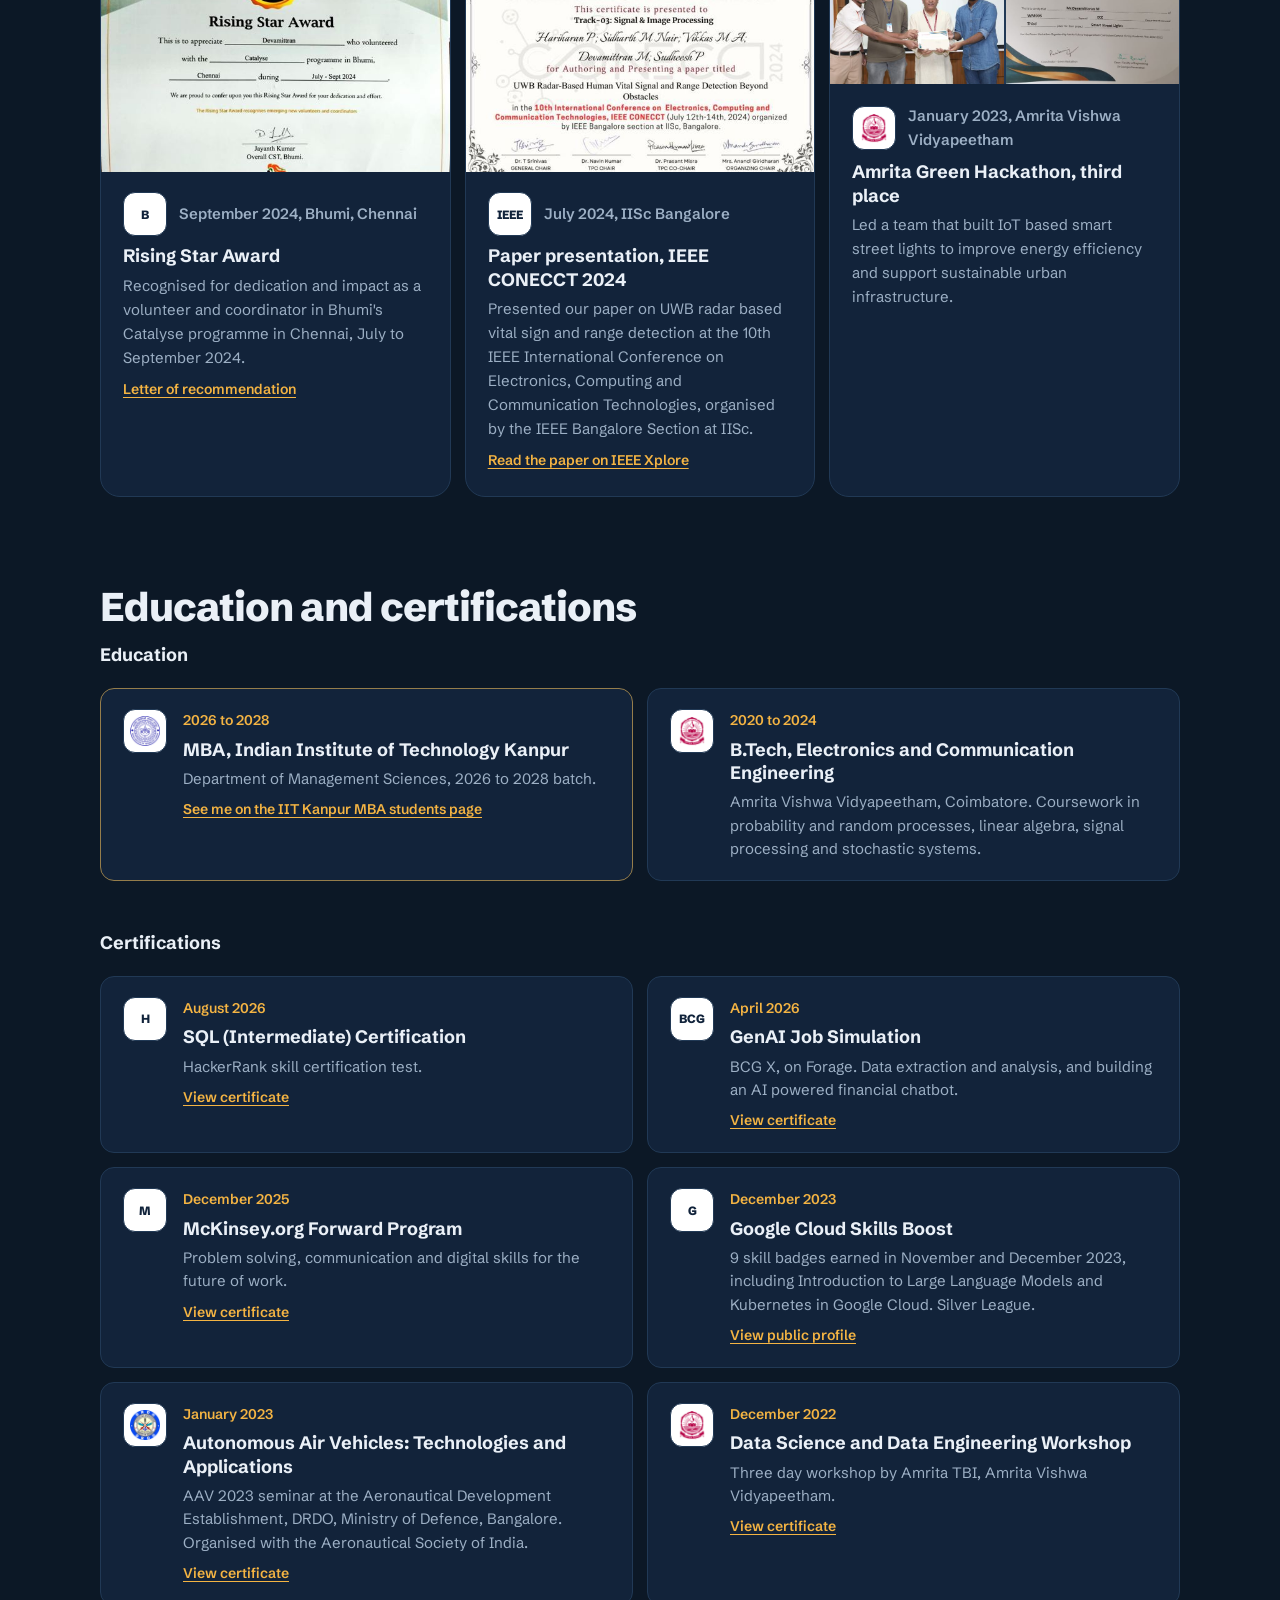
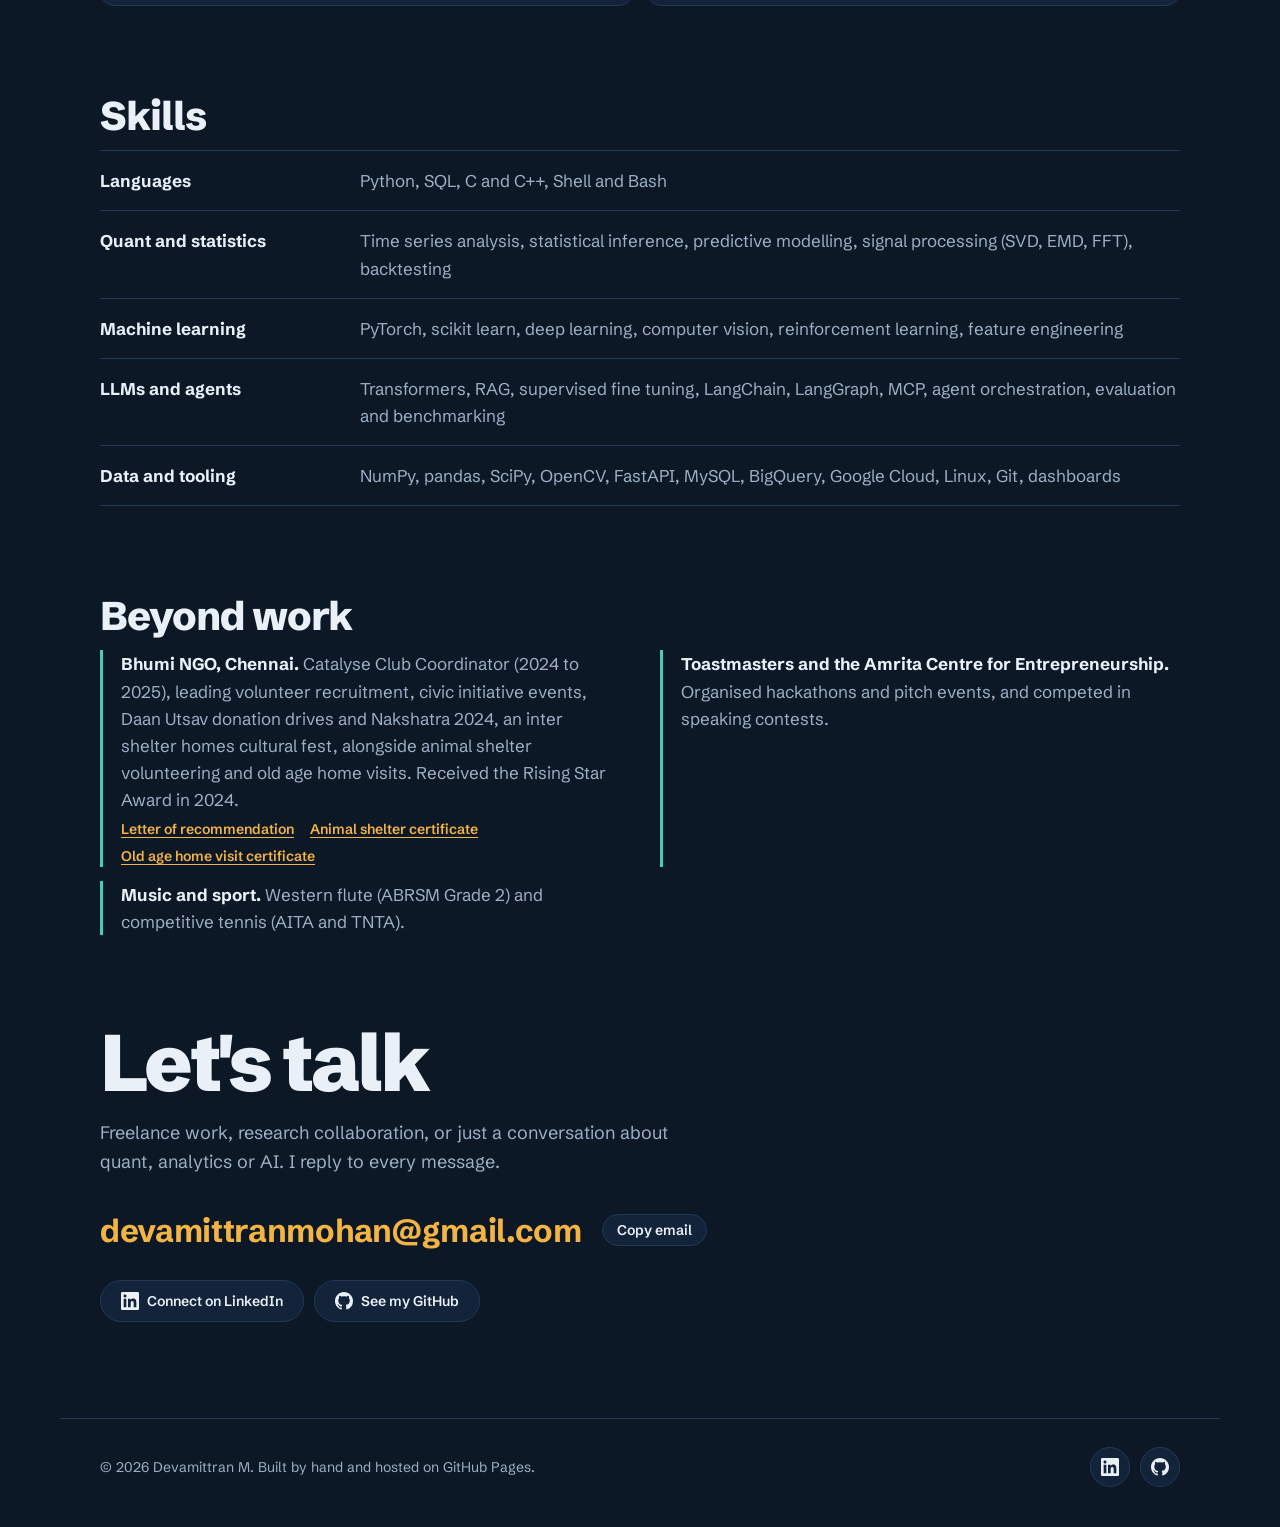
==== commit c5d7ec4d: "Remove recent work section" ====
--- a/index.html
+++ b/index.html
@@ -274,21 +274,6 @@
       </div>
     </section>
 
-    <!-- ================= RECENT WORK ================= -->
-    <section class="wrap section" id="recent" aria-labelledby="recent-title">
-      <h2 id="recent-title" class="section-title">Recent work and activities</h2>
-      <ul class="activity">
-        <li>
-          <time datetime="2026-10">October 2026</time>
-          <div>
-            <h4><a href="literature-survey/" data-goatcounter-click="click-recent-survey">Literature survey, Note 1: pretrained forecasting models on stock returns</a></h4>
-            <p>Pretrained models such as Google’s TimesFM, Salesforce’s Moirai and Amazon’s Chronos won 8 of 10 tasks on daily stock returns, yet rarely beat simply forecasting zero.</p>
-            <a class="cert-link" href="literature-survey/">Read the note</a>
-          </div>
-        </li>
-      </ul>
-    </section>
-
     <!-- ================= FREELANCE ================= -->
     <section class="wrap section freelance" id="freelance" aria-labelledby="fl-title">
       <div class="freelance-head">
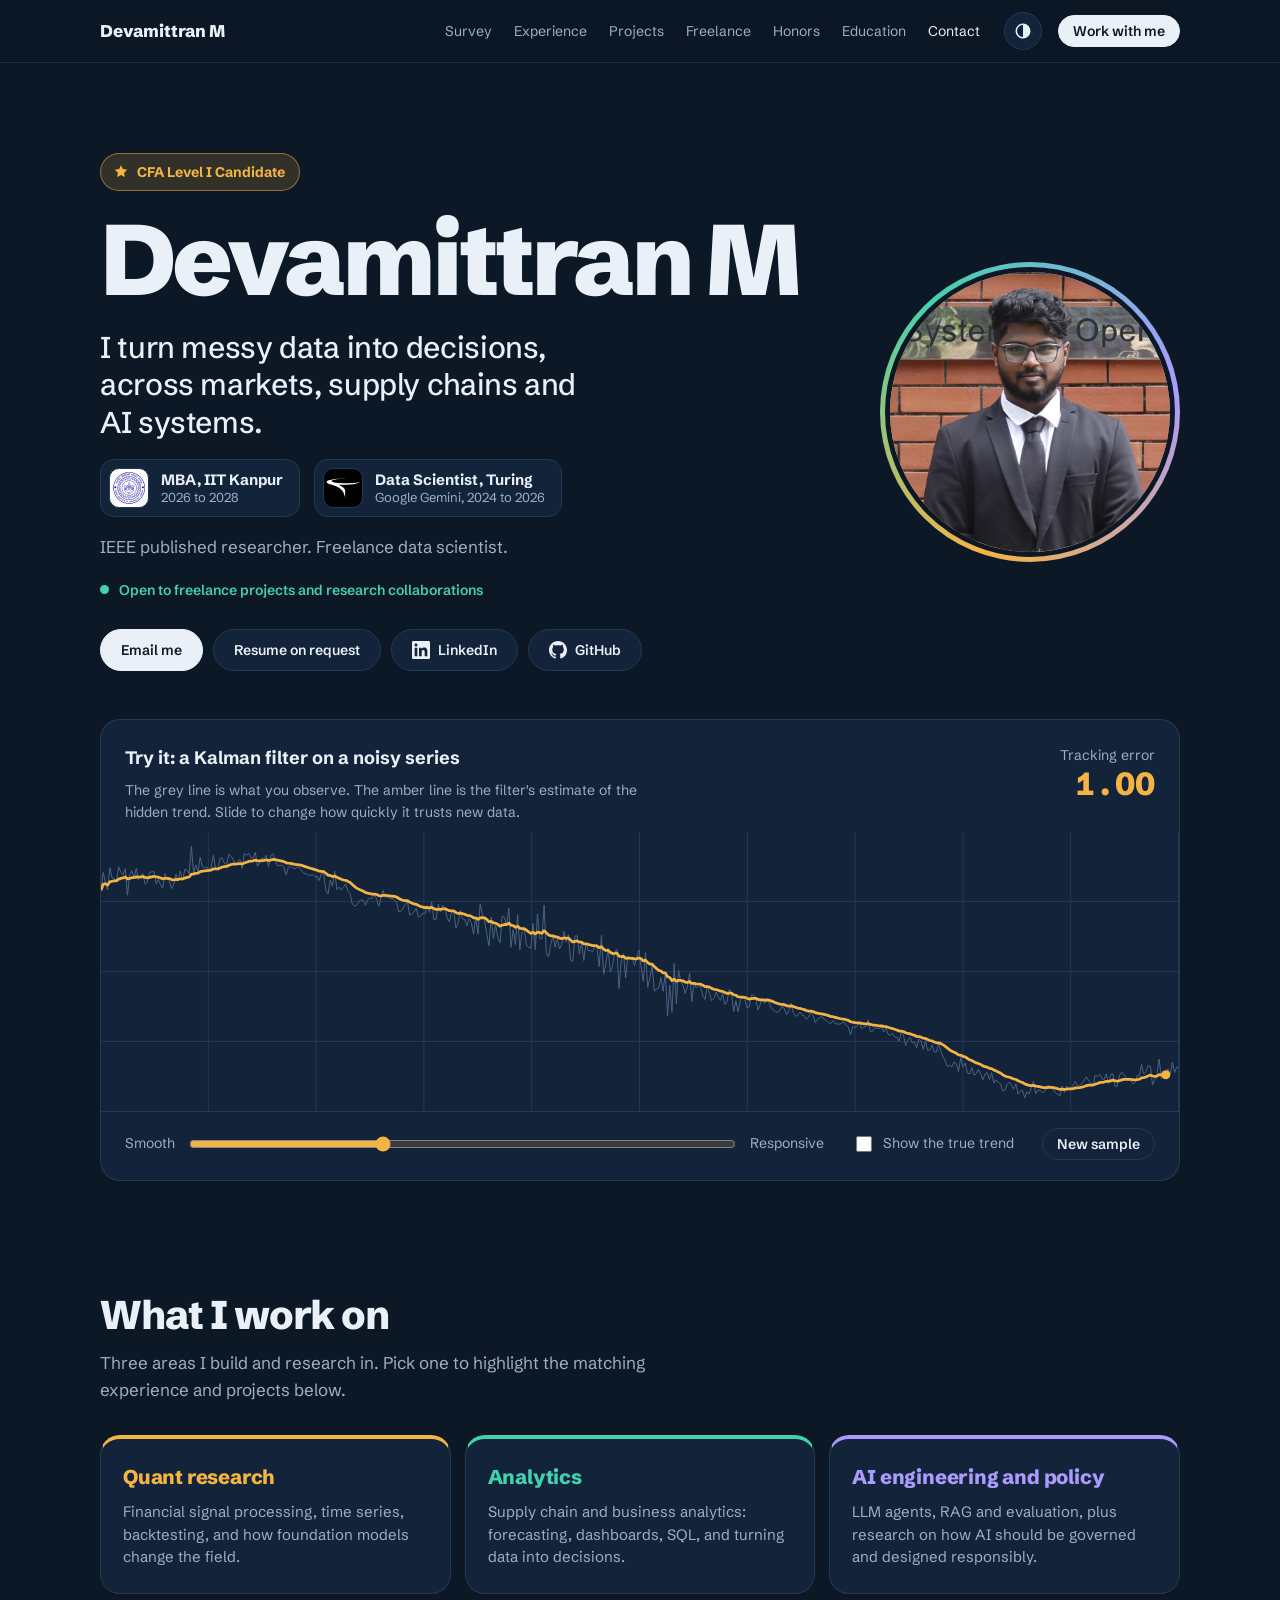
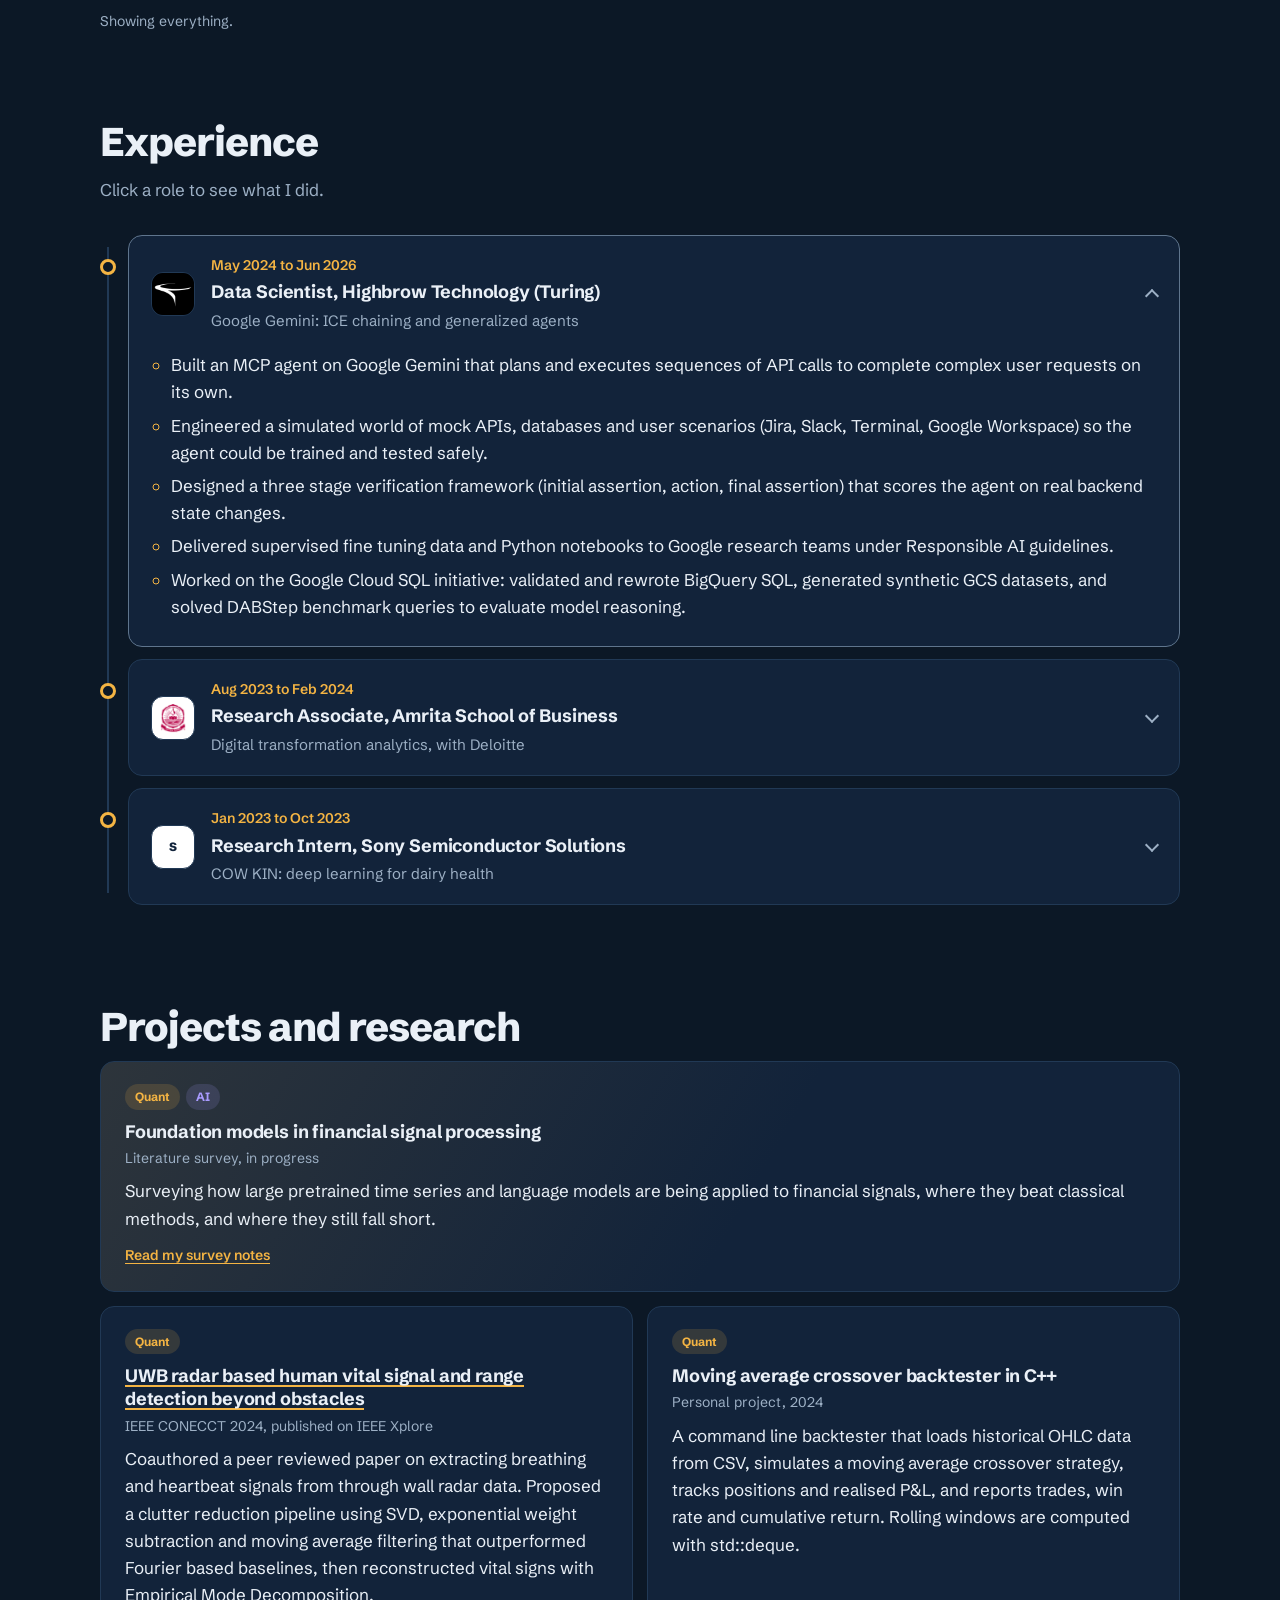
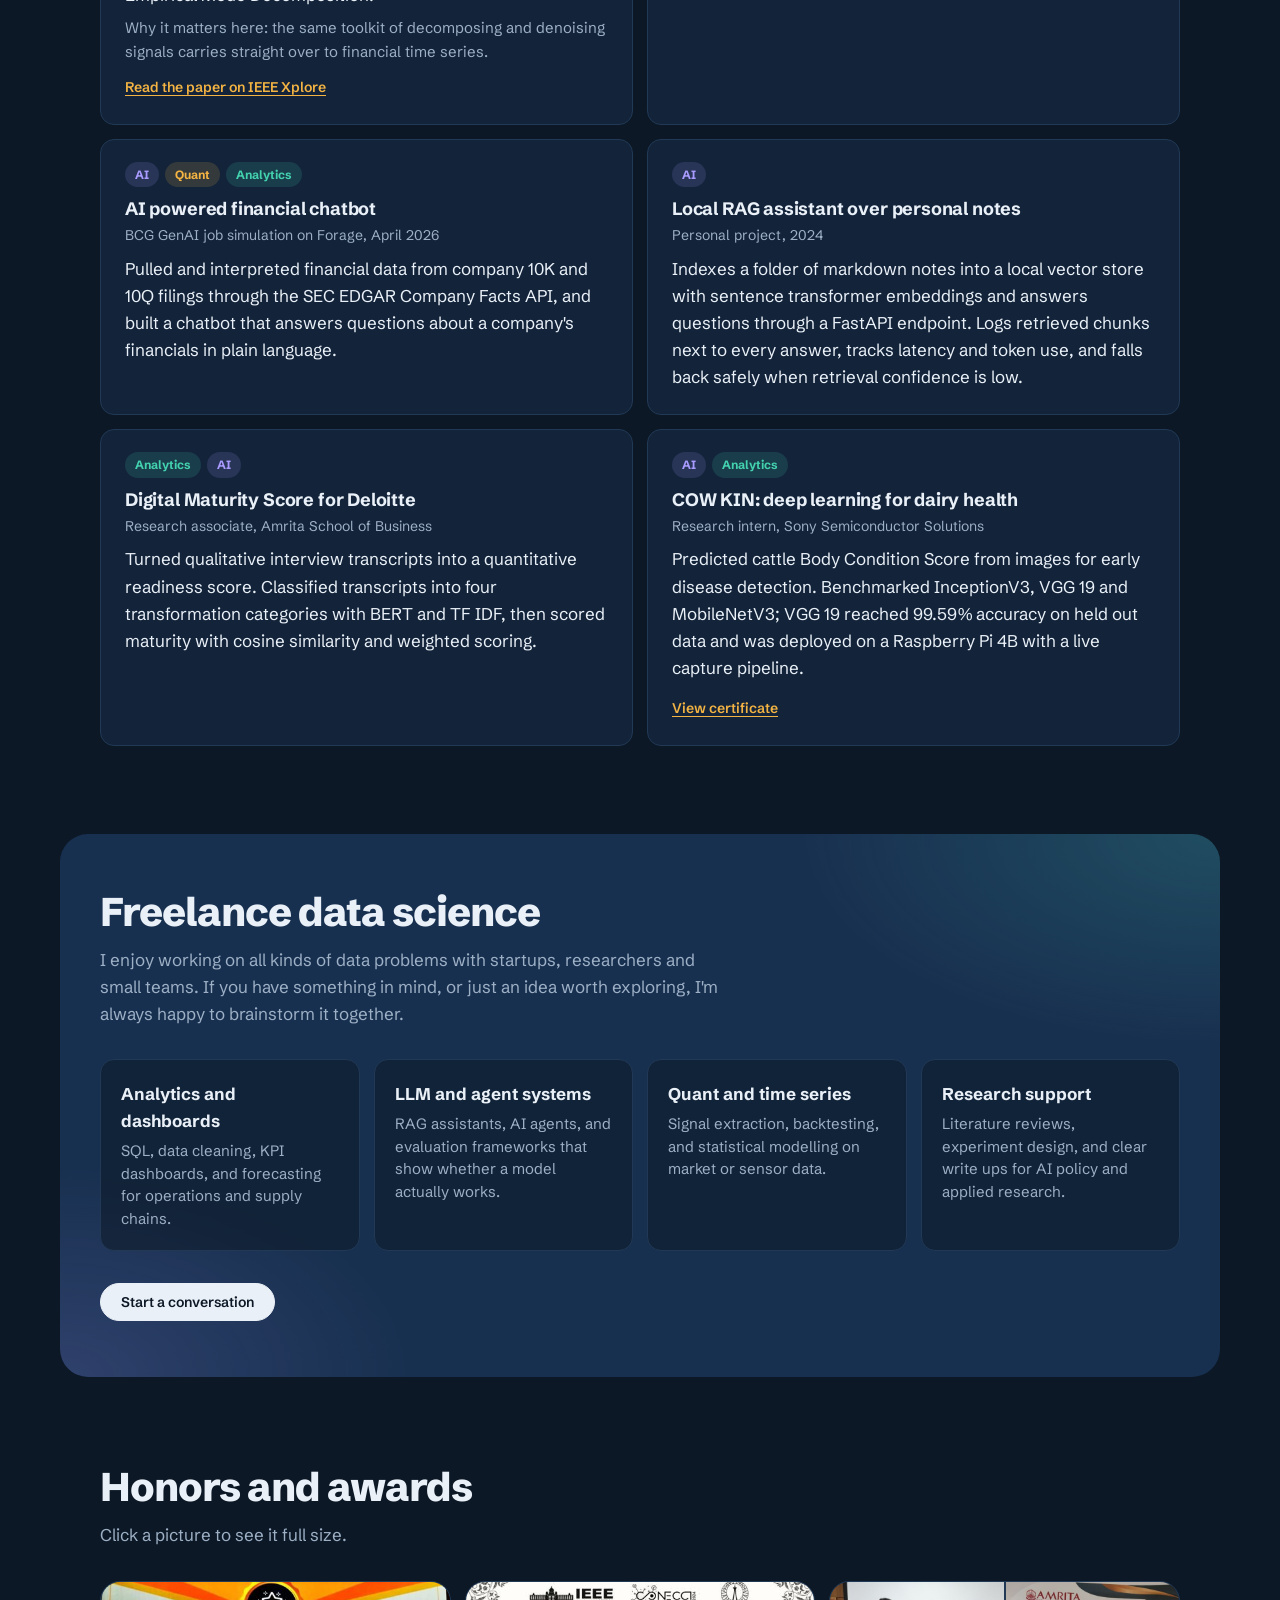
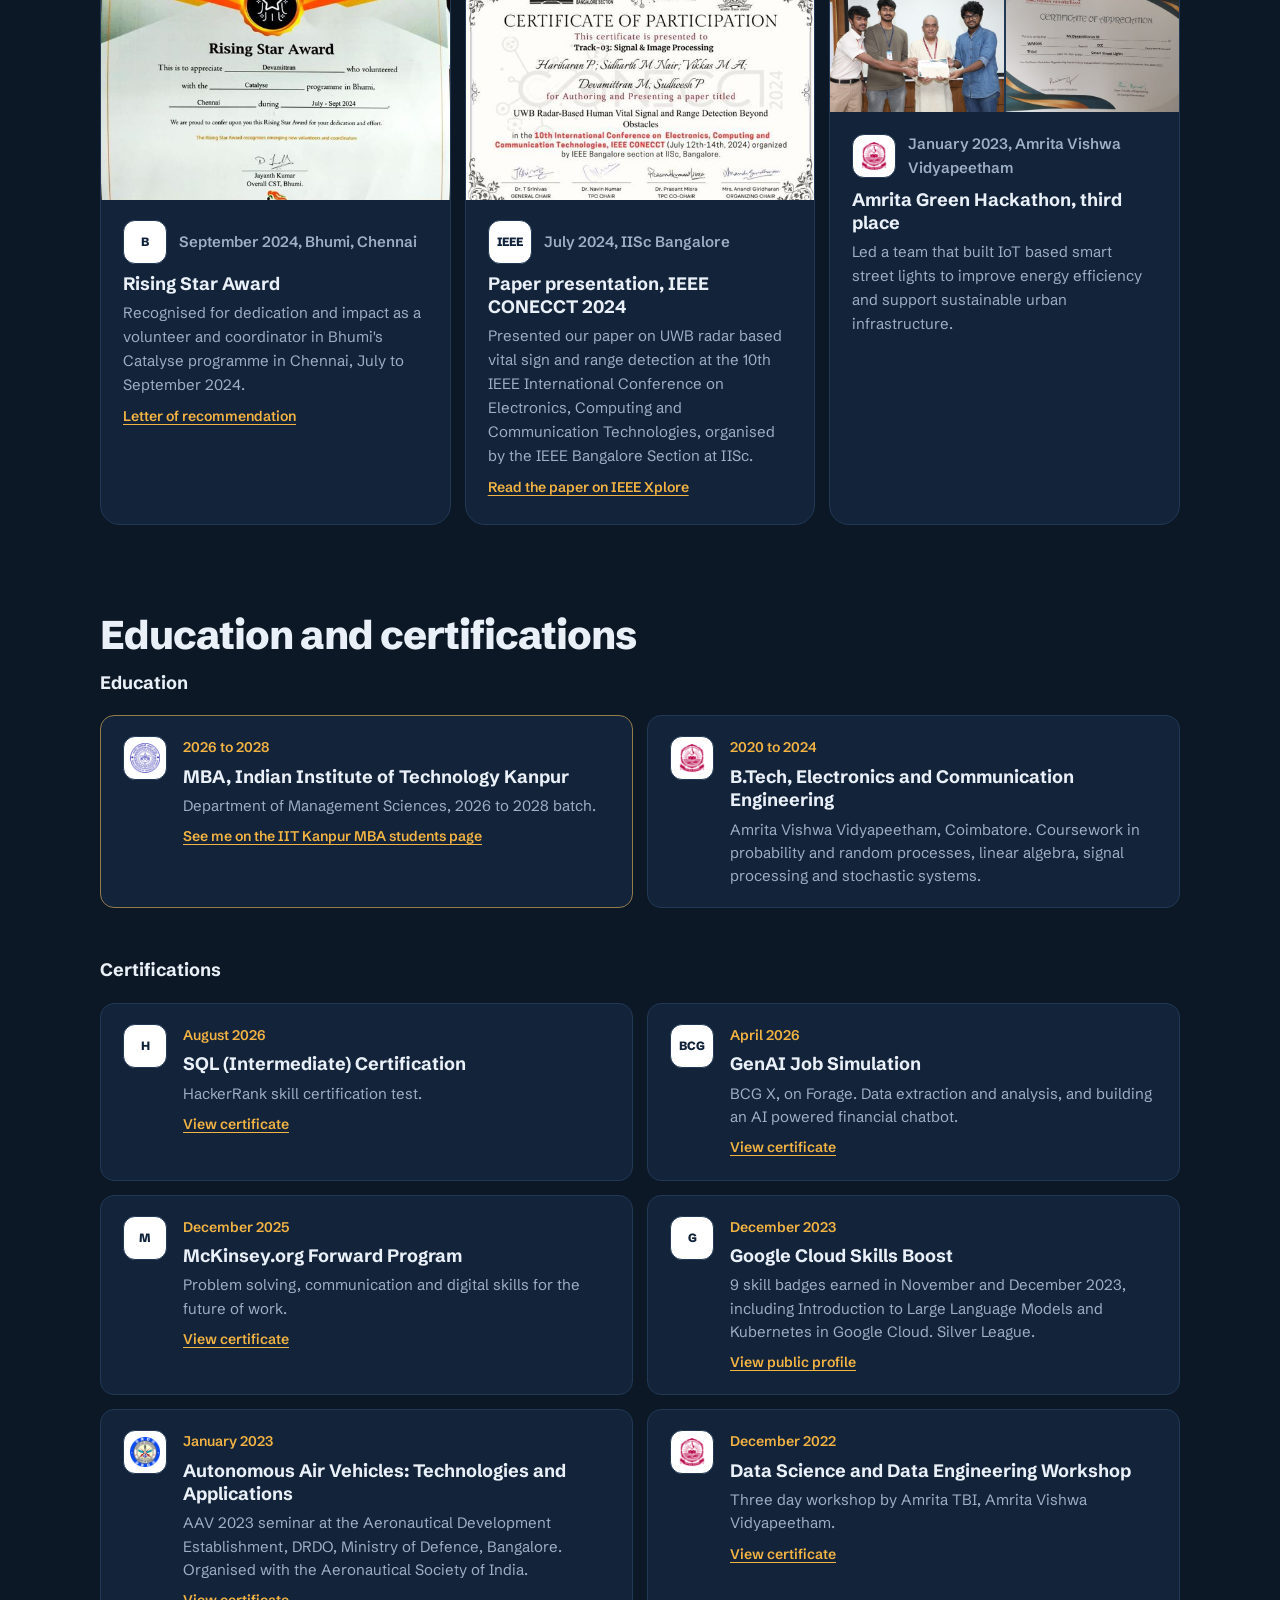
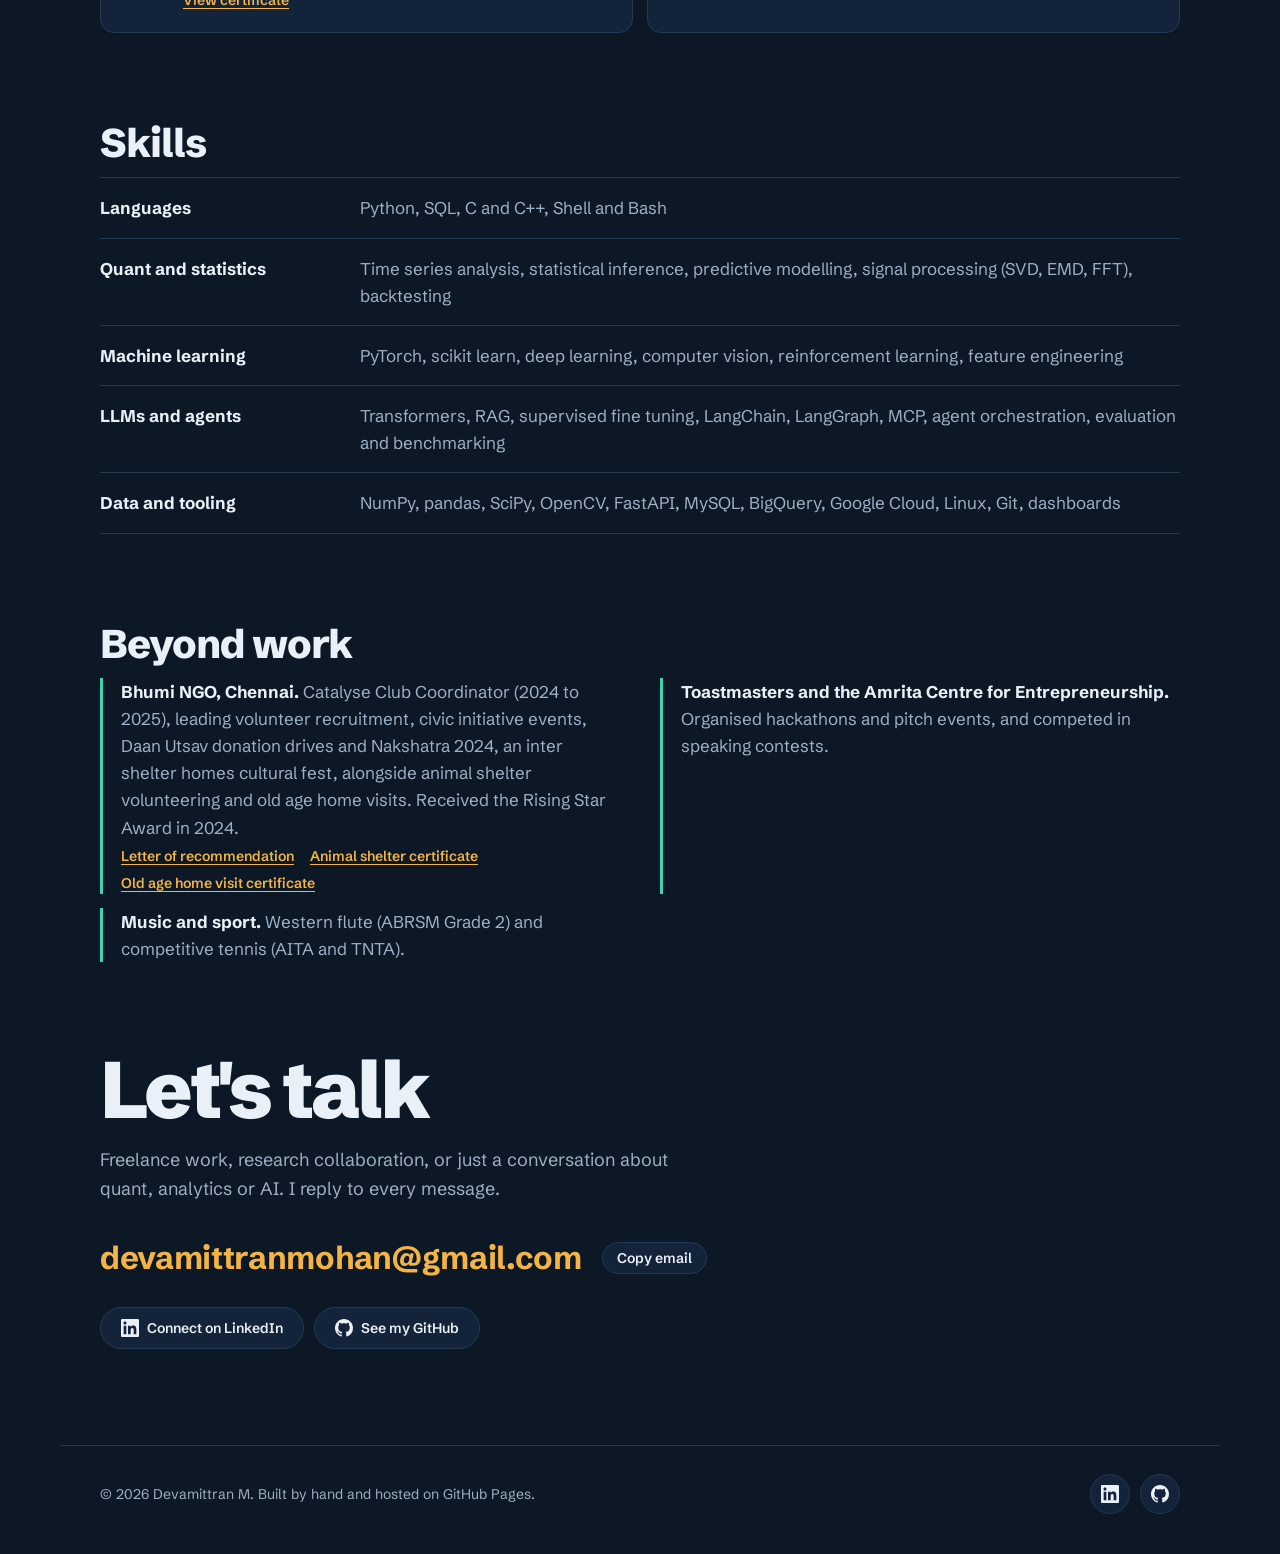
==== commit 2d4cfdf8: "Soften freelance intro" ====
--- a/index.html
+++ b/index.html
@@ -278,7 +278,7 @@
     <section class="wrap section freelance" id="freelance" aria-labelledby="fl-title">
       <div class="freelance-head">
         <h2 id="fl-title" class="section-title">Freelance data science</h2>
-        <p class="section-intro">I take on focused projects for startups, researchers and small teams. Tell me the problem and I'll tell you honestly whether I'm the right fit.</p>
+        <p class="section-intro">I enjoy working on all kinds of data problems with startups, researchers and small teams. If you have something in mind, or just an idea worth exploring, I'm always happy to brainstorm it together.</p>
       </div>
       <ul class="services">
         <li><h4>Analytics and dashboards</h4><p>SQL, data cleaning, KPI dashboards, and forecasting for operations and supply chains.</p></li>
